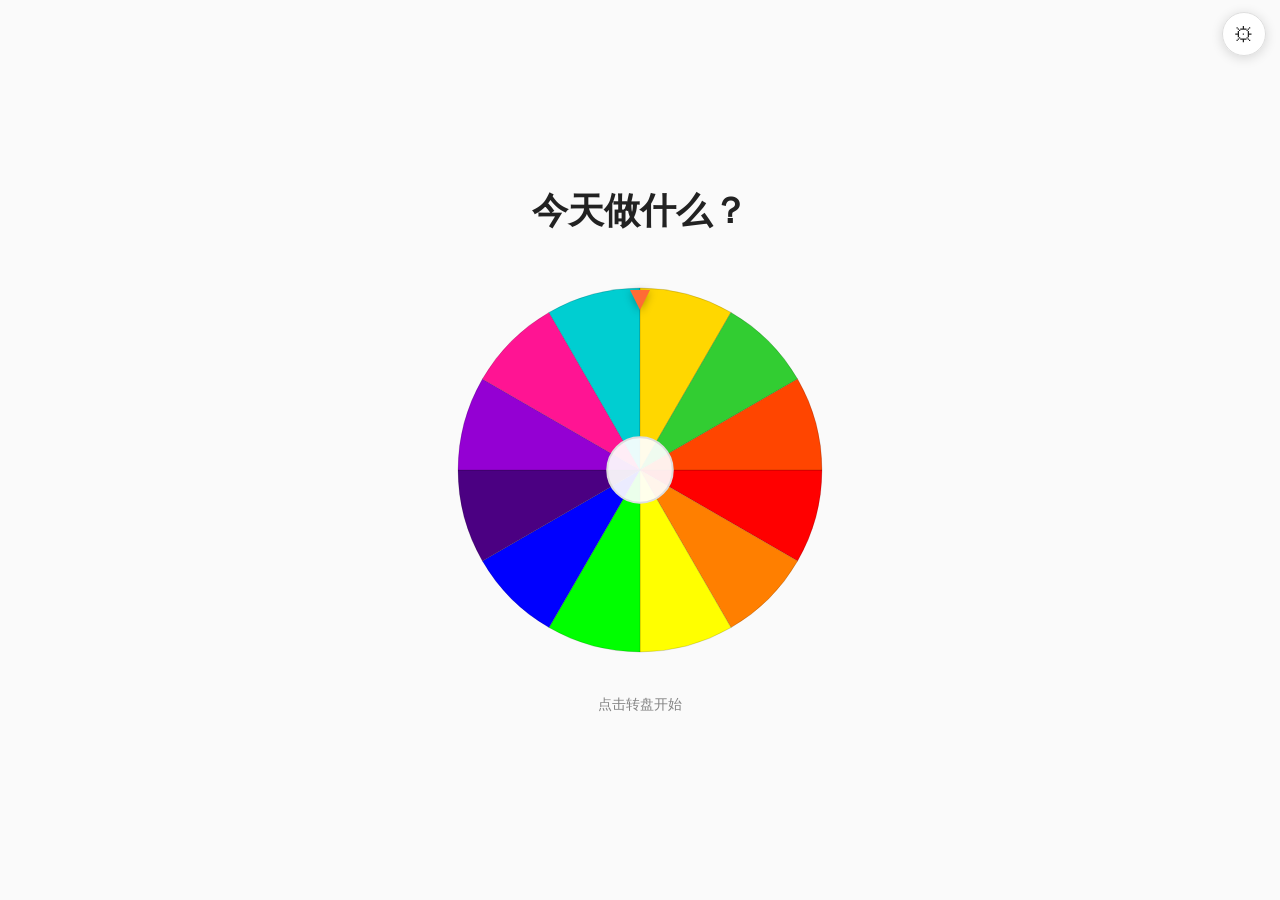
==== index.html @ edad95cf "fix: three-choice now shows the three activities actually landed" ====
<!DOCTYPE html>
<html lang="zh-CN">
<head>
<meta charset="UTF-8">
<meta name="viewport" content="width=device-width,initial-scale=1,maximum-scale=1,user-scalable=no">
<title>今天做什么?</title>
<!-- PWA -->
<link rel="manifest" href="./manifest.json">
<meta name="theme-color" content="#0a0a0c">
<meta name="apple-mobile-web-app-capable" content="yes">
<meta name="mobile-web-app-capable" content="yes">
<meta name="apple-mobile-web-app-status-bar-style" content="black-translucent">
<meta name="apple-mobile-web-app-title" content="轮盘">
<meta name="format-detection" content="telephone=no">
<link rel="apple-touch-icon" type="image/svg+xml" href="./icon.svg">
<link rel="icon" type="image/svg+xml" href="./icon.svg">
<style>
*{margin:0;padding:0;box-sizing:border-box;-webkit-tap-highlight-color:transparent}
html,body{height:100%;overflow:hidden}
body{font-family:sans-serif;user-select:none;-webkit-user-select:none;touch-action:manipulation;transition:background .5s,color .5s}
.hidden{display:none!important}

/* 主题变量会被 JS 动态设置 */
:root{
  --bg:#fff;--text:#000;--dim:rgba(0,0,0,.5);
  --panel:rgba(255,255,255,.9);--border:#ccc;
  --accent:#ff0066;--accent2:#00ffcc;
}

#stage{height:100%;display:flex;flex-direction:column;align-items:center;justify-content:center;gap:clamp(12px,3vh,24px);padding:20px;background:var(--bg);color:var(--text);transition:all .5s}
h1{font-size:clamp(22px,5vw,36px);font-weight:700;text-align:center;transition:all .4s;margin-bottom:8px}
#hint{font-size:clamp(11px,2.5vw,14px);color:var(--dim);text-align:center;min-height:18px;transition:all .4s}

#wheelWrap{position:relative;width:min(80vw,380px);aspect-ratio:1;margin:12px 0}
#wheel{width:100%;height:100%;display:block;cursor:pointer;transition:filter .3s}
#wheel:hover{filter:brightness(1.05)}

#pointer{position:absolute;top:10px;left:50%;transform:translateX(-50%);width:0;height:0;border-left:10px solid transparent;border-right:10px solid transparent;border-top:20px solid var(--accent);z-index:10;filter:drop-shadow(0 2px 4px rgba(0,0,0,.3))}

#card{
  position:absolute;inset:12%;z-index:5;
  display:flex;flex-direction:column;align-items:center;justify-content:center;
  gap:clamp(10px,2.5vh,18px);
  background:var(--panel);border:2px solid var(--border);
  box-shadow:0 10px 40px rgba(0,0,0,.25);
  padding:clamp(14px,4vw,22px);
  animation:cardIn .4s cubic-bezier(.2,1.1,.3,1);
  backdrop-filter:blur(10px);-webkit-backdrop-filter:blur(10px);
}
@keyframes cardIn{from{opacity:0;transform:scale(.85) translateY(15px)}to{opacity:1;transform:scale(1) translateY(0)}}

#cardTag{font-size:9px;letter-spacing:.3em;color:var(--dim);text-transform:uppercase}
#cardTitle{font-size:clamp(18px,4.5vw,28px);font-weight:700;text-align:center;color:var(--accent);line-height:1.3;padding:0 8px}
#cardActions{display:flex;flex-direction:column;gap:10px;width:100%;max-width:260px}

.btn{
  border:none;cursor:pointer;padding:12px 24px;
  font-size:clamp(13px,3vw,15px);font-weight:600;
  background:linear-gradient(135deg,var(--accent),var(--accent2));
  color:#fff;border-radius:6px;
  box-shadow:0 4px 12px rgba(0,0,0,.2);
  transition:all .2s;width:100%;
}
.btn:active{transform:scale(.96)}
.btn.ghost{
  background:transparent;color:var(--text);
  border:1.5px solid var(--border);
  box-shadow:0 2px 8px rgba(0,0,0,.1);
}

#flash{
  position:absolute;inset:0;z-index:4;
  display:flex;align-items:center;justify-content:center;
  background:var(--panel);border-radius:50%;
  opacity:0;pointer-events:none;transition:opacity .35s;
  backdrop-filter:blur(20px);-webkit-backdrop-filter:blur(20px);
}
#flash.show{opacity:1;animation:flashPulse .5s ease-out}
@keyframes flashPulse{0%{transform:scale(.9)}50%{transform:scale(1.03)}100%{transform:scale(1)}}
#flashText{font-size:clamp(24px,7vw,44px);font-weight:900;color:var(--accent);text-shadow:0 0 20px currentColor}

#gear{
  position:fixed;top:max(env(safe-area-inset-top),12px);right:14px;z-index:50;
  width:44px;height:44px;border-radius:50%;
  border:1.5px solid var(--border);background:var(--panel);
  color:var(--text);font-size:20px;cursor:pointer;
  display:flex;align-items:center;justify-content:center;
  transition:transform .3s,box-shadow .3s;
  box-shadow:0 2px 12px rgba(0,0,0,.15);
  backdrop-filter:blur(10px);-webkit-backdrop-filter:blur(10px);
}
#gear:hover{box-shadow:0 4px 18px rgba(0,0,0,.25)}
#gear:active{transform:rotate(90deg) scale(.92)}

#settings{
  position:fixed;inset:0;z-index:60;
  background:rgba(0,0,0,.5);backdrop-filter:blur(6px);-webkit-backdrop-filter:blur(6px);
  opacity:0;pointer-events:none;transition:opacity .35s;
  display:flex;justify-content:flex-end;
}
#settings.open{opacity:1;pointer-events:auto}
#settings .panel{
  width:min(82vw,320px);height:100%;
  background:var(--panel);border-left:1.5px solid var(--border);
  padding:max(env(safe-area-inset-top),18px) 18px 18px;
  transform:translateX(100%);transition:transform .4s cubic-bezier(.2,.8,.2,1);
  overflow-y:auto;
  backdrop-filter:blur(15px);-webkit-backdrop-filter:blur(15px);
}
#settings.open .panel{transform:none}
.panel-head{display:flex;justify-content:space-between;align-items:center;margin-bottom:20px}
.panel-head span{font-size:18px;font-weight:700;letter-spacing:.2em}
.x{border:none;background:none;color:var(--dim);font-size:22px;cursor:pointer;padding:4px;transition:color .2s}
.x:hover{color:var(--text)}
.sec{font-size:10px;letter-spacing:.25em;color:var(--dim);margin:16px 0 10px;text-transform:uppercase}
.theme-grid{display:grid;grid-template-columns:1fr 1fr;gap:12px}
.theme-item{
  border:1.5px solid var(--border);border-radius:14px;
  padding:10px;cursor:pointer;background:var(--panel);
  text-align:center;transition:all .2s;
}
.theme-item:active{transform:scale(.96)}
.theme-item .sw{height:54px;border-radius:10px;margin-bottom:8px;border:1px solid rgba(0,0,0,.1);overflow:hidden}
.theme-item .nm{font-size:11px;color:var(--text);letter-spacing:.05em;font-weight:500}
.theme-item.on{border-color:var(--accent);box-shadow:0 0 0 2px var(--accent2),0 6px 16px rgba(0,0,0,.25)}

#taskView{
  position:fixed;inset:0;z-index:40;
  display:flex;flex-direction:column;align-items:center;justify-content:center;
  gap:14px;background:var(--bg);cursor:pointer;text-align:center;padding:22px;
  color:var(--text);transition:background .5s,color .5s;
}
#taskName{
  font-size:clamp(28px,7.5vw,52px);font-weight:800;
  letter-spacing:.1em;line-height:1.2;
  transition:color .6s,transform .6s;
}
#taskView.done #taskName{color:var(--accent);transform:scale(1.04)}
#taskMeta{font-size:clamp(14px,4vw,22px);color:var(--dim);letter-spacing:.14em;font-weight:500}
#taskHint{font-size:12px;color:var(--dim);letter-spacing:.2em;margin-top:24px;animation:pulse 2s ease-in-out infinite}
@keyframes pulse{0%,100%{opacity:.4}50%{opacity:1}}
</style>
</head>
<body>

<button id="gear" aria-label="设置">⚙</button>

<div id="settings">
  <div class="panel">
    <div class="panel-head"><span>设 置</span><button id="closeSettings" class="x">✕</button></div>
    <div class="sec">主题风格</div>
    <div class="theme-grid" id="themeGrid"></div>
  </div>
</div>

<main id="stage">
  <h1 id="headline">今天做什么？</h1>
  <div id="wheelWrap">
    <div id="pointer"></div>
    <canvas id="wheel"></canvas>
    <div id="card" class="hidden">
      <div class="card-tag" id="cardTag">命运的决定</div>
      <div id="cardTitle"></div>
      <div id="cardActions"></div>
    </div>
    <div id="flash"><span id="flashText"></span></div>
  </div>
  <p id="hint">点击转盘开始</p>
</main>

<section id="taskView" class="hidden">
  <h2 id="taskName"></h2>
  <p id="taskMeta"></p>
  <p id="taskHint">点击文字完成</p>
</section>

<script>
(function(){
'use strict';

var ACTIVITIES=[
  {name:'学习HTML',bg:null},
  {name:'看硬核知识',bg:null},
  {name:'看电影动漫解说',bg:null},
  {name:'画画',bg:['听歌','听视频','安静画']},
  {name:'数字油画手工',bg:['听歌','听视频','安静做']},
  {name:'出门溜达',bg:['听歌','听书','安静走']},
  {name:'做家务',bg:['听歌','听书','听视频','安静做']},
  {name:'出门夜跑',bg:['听歌','安静跑']},
  {name:'出门购物',bg:['听歌','安静逛']},
  {name:'和ChatGPT聊项目书',bg:null},
  {name:'找AI研究OC',bg:null},
  {name:'写小说',bg:null}
];
var TIMES=['15分钟','30分钟','45分钟','1小时','1.5小时','2小时'];

var THEMES={
  pixel:{
    name:'像素复古',
    bg:'#c0c0c0',text:'#000080',dim:'rgba(0,0,128,.6)',
    panel:'rgba(192,192,192,.95)',border:'#000080',
    accent:'#000080',accent2:'#008080',
    wheel:['#000080','#008080','#800080','#808000','#800000','#008000','#0000FF','#00FFFF','#FF00FF','#FFFF00','#FF0000','#00FF00'],
    cardRadius:'2px',btnRadius:'2px',pixelated:true
  },
  rainbow:{
    name:'经典转盘',
    bg:'#fafafa',text:'#222',dim:'rgba(34,34,34,.55)',
    panel:'rgba(255,255,255,.92)',border:'#ddd',
    accent:'#ff6b35',accent2:'#f7b32b',
    wheel:['#FF0000','#FF7F00','#FFFF00','#00FF00','#0000FF','#4B0082','#9400D3','#FF1493','#00CED1','#FFD700','#32CD32','#FF4500'],
    cardRadius:'12px',btnRadius:'50px',pixelated:false
  },
  minimal:{
    name:'极简黑白',
    bg:'#fefefe',text:'#1a1a1a',dim:'rgba(26,26,26,.5)',
    panel:'rgba(255,255,255,.85)',border:'#e0e0e0',
    accent:'#2a2a2a',accent2:'#6a6a6a',
    wheel:['#000','#1a1a1a','#333','#4d4d4d','#666','#808080','#999','#b3b3b3','#ccc','#e6e6e6','#f5f5f5','#fff'],
    cardRadius:'0',btnRadius:'0',pixelated:false
  },
  neon:{
    name:'赛博霓虹',
    bg:'#0a0e27',text:'#e8e6ff',dim:'rgba(232,230,255,.55)',
    panel:'rgba(20,25,60,.85)',border:'rgba(0,255,255,.4)',
    accent:'#00ffd5',accent2:'#ff2fb3',
    wheel:['#ff2fb3','#00ffd5','#7b2fff','#ffd60a','#00b8ff','#ff5c2f','#b300ff','#00ff9f','#ff2f8f','#00d5ff','#9d4dff','#39ff14'],
    cardRadius:'8px',btnRadius:'6px',pixelated:false
  }
};
var themeKeys=Object.keys(THEMES);

var currentTheme='rainbow',stage='idle',rotation=0,spinning=false,spinRound=0,picked=null,items=ACTIVITIES,timeSpinRound=0;
/* 记录三次主转盘分别转到的活动，用于最终三选一 */
var spinResults=[];

function $(id){return document.getElementById(id);}
var headline=$('headline'),hint=$('hint'),wheelWrap=$('wheelWrap'),canvas=$('wheel'),pointer=$('pointer'),
    card=$('card'),cardTag=$('cardTag'),cardTitle=$('cardTitle'),cardActions=$('cardActions'),
    flash=$('flash'),flashText=$('flashText'),gear=$('gear'),settings=$('settings'),
    closeSettings=$('closeSettings'),themeGrid=$('themeGrid'),
    taskView=$('taskView'),taskName=$('taskName'),taskMeta=$('taskMeta'),taskHint=$('taskHint');

function setHeadline(t){headline.textContent=t;}
function setHint(t){hint.textContent=t;}
function showCard(){card.classList.remove('hidden');}
function hideCard(){card.classList.add('hidden');}
function showFlash(t){flashText.textContent=t;flash.classList.add('show');setTimeout(function(){flash.classList.remove('show');},1400);}
function shuffle(a){for(var i=a.length-1;i>0;i--){var j=Math.floor(Math.random()*(i+1)),t=a[i];a[i]=a[j];a[j]=t;}return a;}

function applyTheme(k,save){
  var t=THEMES[k];currentTheme=k;
  var r=document.documentElement;
  r.style.setProperty('--bg',t.bg);
  r.style.setProperty('--text',t.text);
  r.style.setProperty('--dim',t.dim);
  r.style.setProperty('--panel',t.panel);
  r.style.setProperty('--border',t.border);
  r.style.setProperty('--accent',t.accent);
  r.style.setProperty('--accent2',t.accent2);
  card.style.borderRadius=t.cardRadius;
  Array.from(document.querySelectorAll('.btn')).forEach(function(b){b.style.borderRadius=t.btnRadius;});
  if(t.pixelated){
    document.body.style.fontFamily='"Courier New",monospace';
    document.body.style.imageRendering='pixelated';
  }else{
    document.body.style.fontFamily='sans-serif';
    document.body.style.imageRendering='auto';
  }
  if(save){try{localStorage.setItem('wheel-theme',k);}catch(e){}}
  updateThemeGrid();
  drawWheel();
}
function buildThemeGrid(){
  themeGrid.innerHTML='';
  themeKeys.forEach(function(k){
    var t=THEMES[k],item=document.createElement('div');
    item.className='theme-item';
    item.dataset.key=k;
    var grad='';
    if(t.wheel.length>=3){
      grad='linear-gradient(135deg,'+t.wheel[0]+','+t.wheel[Math.floor(t.wheel.length/2)]+','+t.wheel[t.wheel.length-1]+')';
    }else{
      grad=t.bg;
    }
    item.innerHTML='<div class="sw" style="background:'+grad+'"></div><div class="nm">'+t.name+'</div>';
    item.addEventListener('click',function(){applyTheme(k,true);});
    themeGrid.appendChild(item);
  });
}
function updateThemeGrid(){
  themeGrid.querySelectorAll('.theme-item').forEach(function(el){
    el.classList.toggle('on',el.dataset.key===currentTheme);
  });
}

function drawWheel(){
  var w=wheelWrap.clientWidth,dpr=window.devicePixelRatio||1;
  canvas.width=w*dpr;canvas.height=w*dpr;
  var ctx=canvas.getContext('2d');
  ctx.setTransform(dpr,0,0,dpr,0,0);
  var cx=w/2,cy=w/2,R=w/2-8,n=items.length,step=Math.PI*2/n,t=THEMES[currentTheme];
  ctx.clearRect(0,0,w,w);
  for(var i=0;i<n;i++){
    var s=rotation+i*step,e=s+step;
    ctx.beginPath();ctx.moveTo(cx,cy);ctx.arc(cx,cy,R,s,e);ctx.closePath();
    ctx.fillStyle=t.wheel[i%t.wheel.length];ctx.fill();
    ctx.strokeStyle='rgba(0,0,0,.15)';ctx.lineWidth=1;ctx.stroke();
  }
  ctx.beginPath();ctx.arc(cx,cy,R*.18,0,Math.PI*2);
  ctx.fillStyle=t.panel;ctx.fill();
  ctx.strokeStyle=t.border;ctx.lineWidth=2;ctx.stroke();
}

function spinTo(targetIndex,list,onDone){
  if(spinning)return;spinning=true;
  var n=list.length,step=Math.PI*2/n,tau=Math.PI*2;
  var cur=((rotation%tau)+tau)%tau;
  var delta=(-Math.PI/2-(targetIndex+.5)*step-cur);
  delta=((delta%tau)+tau)%tau;
  var total=delta+(5+Math.random()*2)*tau;
  var start=rotation,dur=3500+Math.random()*700,t0=performance.now();
  function frame(now){
    var p=Math.min((now-t0)/dur,1),e=1-Math.pow(1-p,4);
    rotation=start+total*e;
    drawWheel();
    if(p<1)requestAnimationFrame(frame);
    else{spinning=false;onDone(targetIndex);}
  }
  requestAnimationFrame(frame);
}

function startMainSpin(){
  if(spinning)return;
  stage='mainSpin';items=ACTIVITIES;hideCard();
  setHeadline('命运转动中…');setHint('转盘转起来啦');
  var idx=Math.floor(Math.random()*ACTIVITIES.length);
  spinTo(idx,ACTIVITIES,function(i){
    spinRound++;
    var landed=ACTIVITIES[i];
    spinResults.push(landed);
    if(spinRound>=3)showThree();else showMainResult(landed);
  });
}
function showMainResult(a){
  stage='mainResult';var left=3-spinRound;
  setHeadline('转到啦！');setHint(left>0?'不满意可以再转 '+left+' 次':'就它了');
  cardTag.textContent='命运的决定';cardTitle.textContent=a.name;cardActions.innerHTML='';
  var ok=document.createElement('button');ok.className='btn';ok.textContent='就它了 ✓';
  ok.addEventListener('click',function(){startTimeSpin(a);});
  cardActions.appendChild(ok);
  if(left>0){
    var ag=document.createElement('button');ag.className='btn ghost';ag.textContent='再转一次（剩 '+left+' 次）';
    ag.addEventListener('click',startMainSpin);cardActions.appendChild(ag);
  }
  showCard();
}
function showThree(){
  stage='three';setHeadline('必须三选一');setHint('从三次转到的里面选一个');
  cardTag.textContent='三选一';cardTitle.textContent='三次转到的';cardActions.innerHTML='';
  /* 三选一 = 前三次转到的活动（每次随机，不固定） */
  shuffle(spinResults);
  spinResults.forEach(function(a){
    var b=document.createElement('button');b.className='btn ghost';b.textContent=a.name;
    b.addEventListener('click',function(){startTimeSpin(a);});cardActions.appendChild(b);
  });
  showCard();
}
function startTimeSpin(a){
  picked={activity:a,time:null,bg:null};stage='timeSpin';items=TIMES;timeSpinRound=0;hideCard();
  setHeadline('做多久？');setHint('时间交给命运');
  var idx=Math.floor(Math.random()*TIMES.length);
  spinTo(idx,TIMES,function(i){
    timeSpinRound++;
    showTimeResult(i);
  });
}
function showTimeResult(i){
  var left=3-timeSpinRound;
  if(timeSpinRound>=3){
    picked.time=TIMES[i];
    showFlash(TIMES[i]);
    setTimeout(function(){
      if(picked.activity.bg&&picked.activity.bg.length)startBgSpin();else goTask();
    },1500);
  }else{
    setHeadline('时间: '+TIMES[i]);
    setHint(left>0?'不满意可以再转 '+left+' 次':'就这个了');
    cardTag.textContent='时间决定';cardTitle.textContent=TIMES[i];cardActions.innerHTML='';
    var ok=document.createElement('button');ok.className='btn';ok.textContent='就这个 ✓';
    ok.addEventListener('click',function(){
      picked.time=TIMES[i];
      showFlash(TIMES[i]);
      setTimeout(function(){
        if(picked.activity.bg&&picked.activity.bg.length)startBgSpin();else goTask();
      },1500);
    });
    cardActions.appendChild(ok);
    if(left>0){
      var ag=document.createElement('button');ag.className='btn ghost';ag.textContent='再转一次（剩 '+left+' 次）';
      ag.addEventListener('click',function(){
        hideCard();
        setHeadline('做多久？');setHint('时间交给命运');
        var idx=Math.floor(Math.random()*TIMES.length);
        spinTo(idx,TIMES,function(j){
          timeSpinRound++;
          showTimeResult(j);
        });
      });
      cardActions.appendChild(ag);
    }
    showCard();
  }
}
function startBgSpin(){
  stage='bgSpin';hideCard();
  var opts=picked.activity.bg;items=opts;
  setHeadline('配点什么？');setHint('背景声音交给命运');
  var idx=Math.floor(Math.random()*opts.length);
  spinTo(idx,opts,function(i){
    picked.bg=opts[i];showFlash(opts[i]);setTimeout(goTask,1500);
  });
}
function goTask(){
  stage='task';taskName.textContent=picked.activity.name;
  var parts=[picked.time];if(picked.bg)parts.push(picked.bg);
  taskMeta.textContent=parts.join(' · ');
  taskHint.textContent='点击文字完成';
  taskView.classList.remove('hidden');taskView.classList.remove('done');
  setHeadline('去完成吧');setHint('做完记得回来点一下');
}
function completeTask(){
  if(stage!=='task')return;stage='done';taskView.classList.add('done');
  taskHint.textContent='完成！';
  setTimeout(resetAll,1800);
}
function resetAll(){
  stage='idle';spinRound=0;timeSpinRound=0;picked=null;items=ACTIVITIES;
  spinResults=[];
  taskView.classList.add('hidden');hideCard();
  setHeadline('今天做什么？');setHint('点击转盘开始');drawWheel();
}

canvas.addEventListener('click',function(){if(stage==='idle')startMainSpin();});
gear.addEventListener('click',function(){settings.classList.add('open');});
function closeSetting(){settings.classList.remove('open');}
closeSettings.addEventListener('click',closeSetting);
settings.addEventListener('click',function(e){if(e.target===settings)closeSetting();});
taskName.addEventListener('click',completeTask);
window.addEventListener('resize',function(){if(!spinning)drawWheel();});

try{currentTheme=localStorage.getItem('wheel-theme')||'rainbow';if(!THEMES[currentTheme])currentTheme='rainbow';}catch(e){}
buildThemeGrid();applyTheme(currentTheme,false);

/* PWA: register service worker with relative scope */
if('serviceWorker' in navigator){
  window.addEventListener('load',function(){
    navigator.serviceWorker.register('./sw.js',{scope:'./'}).catch(function(){});
  });
}
})();
</script>
</body>
</html>
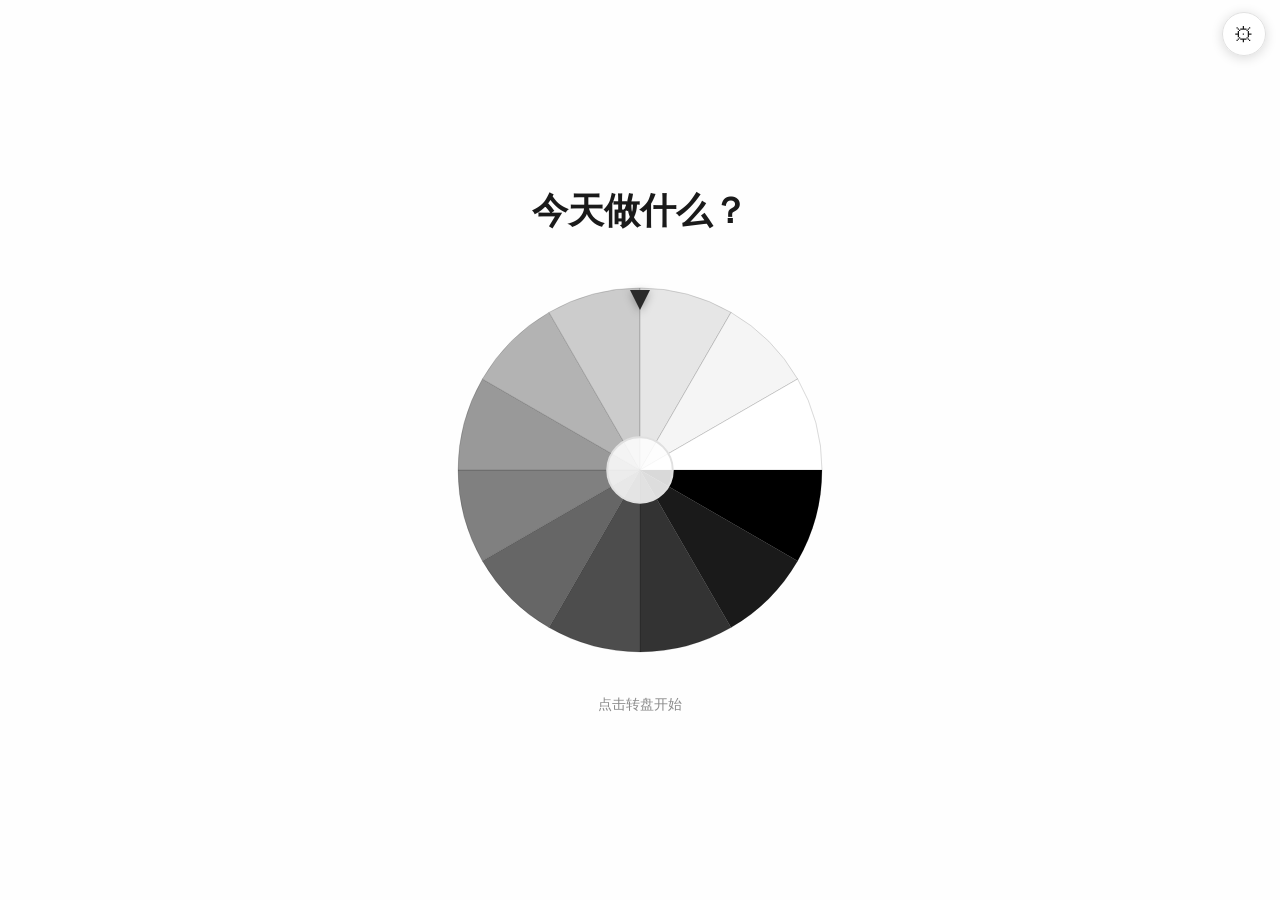
==== commit f7ea8216: "fix: time 3-choice + dynamic theme loading from separate files" ====
--- a/index.html
+++ b/index.html
@@ -178,6 +178,7 @@
 (function(){
 'use strict';
 
+/* ===== 活动与时间数据 ===== */
 var ACTIVITIES=[
   {name:'学习HTML',bg:null},
   {name:'看硬核知识',bg:null},
@@ -194,45 +195,29 @@
 ];
 var TIMES=['15分钟','30分钟','45分钟','1小时','1.5小时','2小时'];
 
-var THEMES={
-  pixel:{
-    name:'像素复古',
-    bg:'#c0c0c0',text:'#000080',dim:'rgba(0,0,128,.6)',
-    panel:'rgba(192,192,192,.95)',border:'#000080',
-    accent:'#000080',accent2:'#008080',
-    wheel:['#000080','#008080','#800080','#808000','#800000','#008000','#0000FF','#00FFFF','#FF00FF','#FFFF00','#FF0000','#00FF00'],
-    cardRadius:'2px',btnRadius:'2px',pixelated:true
-  },
-  rainbow:{
-    name:'经典转盘',
-    bg:'#fafafa',text:'#222',dim:'rgba(34,34,34,.55)',
-    panel:'rgba(255,255,255,.92)',border:'#ddd',
-    accent:'#ff6b35',accent2:'#f7b32b',
-    wheel:['#FF0000','#FF7F00','#FFFF00','#00FF00','#0000FF','#4B0082','#9400D3','#FF1493','#00CED1','#FFD700','#32CD32','#FF4500'],
-    cardRadius:'12px',btnRadius:'50px',pixelated:false
-  },
-  minimal:{
-    name:'极简黑白',
-    bg:'#fefefe',text:'#1a1a1a',dim:'rgba(26,26,26,.5)',
-    panel:'rgba(255,255,255,.85)',border:'#e0e0e0',
-    accent:'#2a2a2a',accent2:'#6a6a6a',
-    wheel:['#000','#1a1a1a','#333','#4d4d4d','#666','#808080','#999','#b3b3b3','#ccc','#e6e6e6','#f5f5f5','#fff'],
-    cardRadius:'0',btnRadius:'0',pixelated:false
-  },
-  neon:{
-    name:'赛博霓虹',
-    bg:'#0a0e27',text:'#e8e6ff',dim:'rgba(232,230,255,.55)',
-    panel:'rgba(20,25,60,.85)',border:'rgba(0,255,255,.4)',
-    accent:'#00ffd5',accent2:'#ff2fb3',
-    wheel:['#ff2fb3','#00ffd5','#7b2fff','#ffd60a','#00b8ff','#ff5c2f','#b300ff','#00ff9f','#ff2f8f','#00d5ff','#9d4dff','#39ff14'],
-    cardRadius:'8px',btnRadius:'6px',pixelated:false
-  }
+/* ===== 主题系统：外部文件动态加载 =====
+   主题文件放在 themes/ 目录，每个文件一个主题，
+   在 window.__THEMES__ 上注册自己。
+   新增主题：新建 themes/theme-xxx.js + themes.json 加一行即可，
+   无需改动本文件。 */
+window.__THEMES__ = window.__THEMES__ || {};
+/* 兜底主题：即使 themes.json 加载失败，至少极简黑白可用 */
+window.__THEMES__.minimal = {
+  name:'极简黑白',
+  bg:'#fefefe',text:'#1a1a1a',dim:'rgba(26,26,26,.5)',
+  panel:'rgba(255,255,255,.85)',border:'#e0e0e0',
+  accent:'#2a2a2a',accent2:'#6a6a6a',
+  wheel:['#000','#1a1a1a','#333','#4d4d4d','#666','#808080','#999','#b3b3b3','#ccc','#e6e6e6','#f5f5f5','#fff'],
+  cardRadius:'0',btnRadius:'0',pixelated:false,
+  fontFamily:'sans-serif'
 };
-var themeKeys=Object.keys(THEMES);
-
-var currentTheme='rainbow',stage='idle',rotation=0,spinning=false,spinRound=0,picked=null,items=ACTIVITIES,timeSpinRound=0;
-/* 记录三次主转盘分别转到的活动，用于最终三选一 */
-var spinResults=[];
+var THEMES=window.__THEMES__;
+var themeKeys=[];
+
+/* ===== 状态 ===== */
+var currentTheme='minimal',stage='idle',rotation=0,spinning=false,spinRound=0,picked=null,items=ACTIVITIES,timeSpinRound=0;
+var spinResults=[];   /* 三次主转盘结果，用于三选一 */
+var timeResults=[];   /* 三次时间转盘结果，用于三选一 */
 
 function $(id){return document.getElementById(id);}
 var headline=$('headline'),hint=$('hint'),wheelWrap=$('wheelWrap'),canvas=$('wheel'),pointer=$('pointer'),
@@ -248,8 +233,10 @@
 function showFlash(t){flashText.textContent=t;flash.classList.add('show');setTimeout(function(){flash.classList.remove('show');},1400);}
 function shuffle(a){for(var i=a.length-1;i>0;i--){var j=Math.floor(Math.random()*(i+1)),t=a[i];a[i]=a[j];a[j]=t;}return a;}
 
+/* ===== 主题应用 ===== */
 function applyTheme(k,save){
-  var t=THEMES[k];currentTheme=k;
+  var t=THEMES[k];if(!t)return;
+  currentTheme=k;
   var r=document.documentElement;
   r.style.setProperty('--bg',t.bg);
   r.style.setProperty('--text',t.text);
@@ -260,13 +247,9 @@
   r.style.setProperty('--accent2',t.accent2);
   card.style.borderRadius=t.cardRadius;
   Array.from(document.querySelectorAll('.btn')).forEach(function(b){b.style.borderRadius=t.btnRadius;});
-  if(t.pixelated){
-    document.body.style.fontFamily='"Courier New",monospace';
-    document.body.style.imageRendering='pixelated';
-  }else{
-    document.body.style.fontFamily='sans-serif';
-    document.body.style.imageRendering='auto';
-  }
+  document.body.style.fontFamily=t.fontFamily||'sans-serif';
+  if(t.pixelated){document.body.style.imageRendering='pixelated';}
+  else{document.body.style.imageRendering='auto';}
   if(save){try{localStorage.setItem('wheel-theme',k);}catch(e){}}
   updateThemeGrid();
   drawWheel();
@@ -278,7 +261,7 @@
     item.className='theme-item';
     item.dataset.key=k;
     var grad='';
-    if(t.wheel.length>=3){
+    if(t.wheel&&t.wheel.length>=3){
       grad='linear-gradient(135deg,'+t.wheel[0]+','+t.wheel[Math.floor(t.wheel.length/2)]+','+t.wheel[t.wheel.length-1]+')';
     }else{
       grad=t.bg;
@@ -287,6 +270,7 @@
     item.addEventListener('click',function(){applyTheme(k,true);});
     themeGrid.appendChild(item);
   });
+  updateThemeGrid();
 }
 function updateThemeGrid(){
   themeGrid.querySelectorAll('.theme-item').forEach(function(el){
@@ -294,6 +278,36 @@
   });
 }
 
+/* ===== 动态加载主题文件 ===== */
+function loadThemes(){
+  return fetch('./themes.json')
+    .then(function(res){if(!res.ok)throw 0;return res.json();})
+    .then(function(data){
+      var chain=Promise.resolve();
+      (data.files||[]).forEach(function(f){
+        chain=chain.then(function(){
+          return new Promise(function(res){
+            var s=document.createElement('script');
+            s.src='./'+f;
+            s.onload=res;
+            s.onerror=res;
+            document.head.appendChild(s);
+          });
+        });
+      });
+      return chain;
+    })
+    .catch(function(){})
+    .then(function(){
+      themeKeys=Object.keys(THEMES);
+      buildThemeGrid();
+      try{currentTheme=localStorage.getItem('wheel-theme')||'minimal';}catch(e){}
+      if(!THEMES[currentTheme])currentTheme='minimal';
+      applyTheme(currentTheme,false);
+    });
+}
+
+/* ===== 转盘绘制 ===== */
 function drawWheel(){
   var w=wheelWrap.clientWidth,dpr=window.devicePixelRatio||1;
   canvas.width=w*dpr;canvas.height=w*dpr;
@@ -330,6 +344,7 @@
   requestAnimationFrame(frame);
 }
 
+/* ===== 主转盘流程 ===== */
 function startMainSpin(){
   if(spinning)return;
   stage='mainSpin';items=ACTIVITIES;hideCard();
@@ -358,7 +373,6 @@
 function showThree(){
   stage='three';setHeadline('必须三选一');setHint('从三次转到的里面选一个');
   cardTag.textContent='三选一';cardTitle.textContent='三次转到的';cardActions.innerHTML='';
-  /* 三选一 = 前三次转到的活动（每次随机，不固定） */
   shuffle(spinResults);
   spinResults.forEach(function(a){
     var b=document.createElement('button');b.className='btn ghost';b.textContent=a.name;
@@ -366,52 +380,69 @@
   });
   showCard();
 }
+
+/* ===== 时间转盘流程（与主转盘一致：2次重转，第3次三选一） ===== */
 function startTimeSpin(a){
-  picked={activity:a,time:null,bg:null};stage='timeSpin';items=TIMES;timeSpinRound=0;hideCard();
+  picked={activity:a,time:null,bg:null};
+  stage='timeSpin';items=TIMES;timeSpinRound=0;timeResults=[];hideCard();
   setHeadline('做多久？');setHint('时间交给命运');
   var idx=Math.floor(Math.random()*TIMES.length);
   spinTo(idx,TIMES,function(i){
     timeSpinRound++;
-    showTimeResult(i);
-  });
-}
-function showTimeResult(i){
+    timeResults.push(TIMES[i]);
+    showTimeResult();
+  });
+}
+function showTimeResult(){
   var left=3-timeSpinRound;
-  if(timeSpinRound>=3){
-    picked.time=TIMES[i];
-    showFlash(TIMES[i]);
+  if(timeSpinRound>=3){showTimeThree();return;}
+  var cur=timeResults[timeResults.length-1];
+  setHeadline('时间: '+cur);
+  setHint(left>0?'不满意可以再转 '+left+' 次':'就这个了');
+  cardTag.textContent='时间决定';cardTitle.textContent=cur;cardActions.innerHTML='';
+  var ok=document.createElement('button');ok.className='btn';ok.textContent='就这个 ✓';
+  ok.addEventListener('click',function(){
+    picked.time=cur;
+    hideCard();showFlash(cur);
     setTimeout(function(){
       if(picked.activity.bg&&picked.activity.bg.length)startBgSpin();else goTask();
     },1500);
-  }else{
-    setHeadline('时间: '+TIMES[i]);
-    setHint(left>0?'不满意可以再转 '+left+' 次':'就这个了');
-    cardTag.textContent='时间决定';cardTitle.textContent=TIMES[i];cardActions.innerHTML='';
-    var ok=document.createElement('button');ok.className='btn';ok.textContent='就这个 ✓';
-    ok.addEventListener('click',function(){
-      picked.time=TIMES[i];
-      showFlash(TIMES[i]);
+  });
+  cardActions.appendChild(ok);
+  if(left>0){
+    var ag=document.createElement('button');ag.className='btn ghost';ag.textContent='再转一次（剩 '+left+' 次）';
+    ag.addEventListener('click',function(){
+      hideCard();setHeadline('做多久？');setHint('时间交给命运');
+      var idx=Math.floor(Math.random()*TIMES.length);
+      spinTo(idx,TIMES,function(j){
+        timeSpinRound++;
+        timeResults.push(TIMES[j]);
+        showTimeResult();
+      });
+    });
+    cardActions.appendChild(ag);
+  }
+  showCard();
+}
+function showTimeThree(){
+  stage='threeTime';setHeadline('时间三选一');setHint('从三次转到的里面选一个');
+  cardTag.textContent='时间决定';cardTitle.textContent='三次转到的';cardActions.innerHTML='';
+  shuffle(timeResults);
+  timeResults.forEach(function(t){
+    var b=document.createElement('button');b.className='btn ghost';b.textContent=t;
+    b.addEventListener('click',function(){
+      picked.time=t;
+      hideCard();showFlash(t);
       setTimeout(function(){
         if(picked.activity.bg&&picked.activity.bg.length)startBgSpin();else goTask();
       },1500);
     });
-    cardActions.appendChild(ok);
-    if(left>0){
-      var ag=document.createElement('button');ag.className='btn ghost';ag.textContent='再转一次（剩 '+left+' 次）';
-      ag.addEventListener('click',function(){
-        hideCard();
-        setHeadline('做多久？');setHint('时间交给命运');
-        var idx=Math.floor(Math.random()*TIMES.length);
-        spinTo(idx,TIMES,function(j){
-          timeSpinRound++;
-          showTimeResult(j);
-        });
-      });
-      cardActions.appendChild(ag);
-    }
-    showCard();
-  }
-}
+    cardActions.appendChild(b);
+  });
+  showCard();
+}
+
+/* ===== 背景转盘 ===== */
 function startBgSpin(){
   stage='bgSpin';hideCard();
   var opts=picked.activity.bg;items=opts;
@@ -421,6 +452,8 @@
     picked.bg=opts[i];showFlash(opts[i]);setTimeout(goTask,1500);
   });
 }
+
+/* ===== 任务页 ===== */
 function goTask(){
   stage='task';taskName.textContent=picked.activity.name;
   var parts=[picked.time];if(picked.bg)parts.push(picked.bg);
@@ -436,11 +469,12 @@
 }
 function resetAll(){
   stage='idle';spinRound=0;timeSpinRound=0;picked=null;items=ACTIVITIES;
-  spinResults=[];
+  spinResults=[];timeResults=[];
   taskView.classList.add('hidden');hideCard();
   setHeadline('今天做什么？');setHint('点击转盘开始');drawWheel();
 }
 
+/* ===== 事件 ===== */
 canvas.addEventListener('click',function(){if(stage==='idle')startMainSpin();});
 gear.addEventListener('click',function(){settings.classList.add('open');});
 function closeSetting(){settings.classList.remove('open');}
@@ -449,15 +483,15 @@
 taskName.addEventListener('click',completeTask);
 window.addEventListener('resize',function(){if(!spinning)drawWheel();});
 
-try{currentTheme=localStorage.getItem('wheel-theme')||'rainbow';if(!THEMES[currentTheme])currentTheme='rainbow';}catch(e){}
-buildThemeGrid();applyTheme(currentTheme,false);
-
 /* PWA: register service worker with relative scope */
 if('serviceWorker' in navigator){
   window.addEventListener('load',function(){
     navigator.serviceWorker.register('./sw.js',{scope:'./'}).catch(function(){});
   });
 }
+
+/* ===== 启动：先加载主题，再初始化 ===== */
+loadThemes();
 })();
 </script>
 </body>
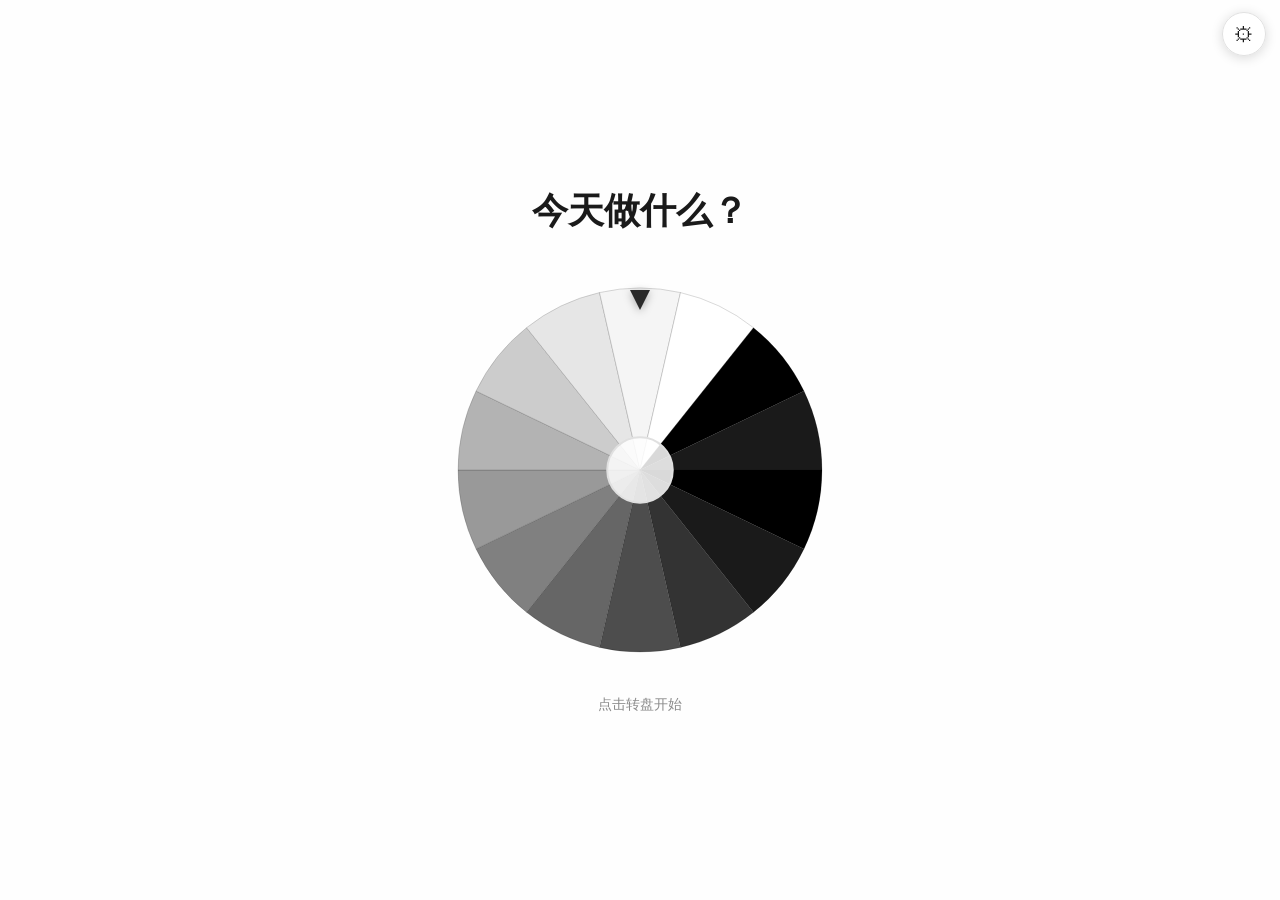
==== commit 812c0fb7: "更新活动列表，移除背景音逻辑和多余主题" ====
--- a/index.html
+++ b/index.html
@@ -180,18 +180,20 @@
 
 /* ===== 活动与时间数据 ===== */
 var ACTIVITIES=[
-  {name:'学习HTML',bg:null},
-  {name:'看硬核知识',bg:null},
-  {name:'看电影动漫解说',bg:null},
-  {name:'画画',bg:['听歌','听视频','安静画']},
-  {name:'数字油画手工',bg:['听歌','听视频','安静做']},
-  {name:'出门溜达',bg:['听歌','听书','安静走']},
-  {name:'做家务',bg:['听歌','听书','听视频','安静做']},
-  {name:'出门夜跑',bg:['听歌','安静跑']},
-  {name:'出门购物',bg:['听歌','安静逛']},
-  {name:'和ChatGPT聊项目书',bg:null},
-  {name:'找AI研究OC',bg:null},
-  {name:'写小说',bg:null}
+  {name:'去图书馆',bg:null},
+  {name:'html课程',bg:null},
+  {name:'背单词',bg:null},
+  {name:'四级英语',bg:null},
+  {name:'看初级课程',bg:null},
+  {name:'学习计算机一级',bg:null},
+  {name:'画画',bg:null},
+  {name:'写小说',bg:null},
+  {name:'打扫卫生',bg:null},
+  {name:'整理/洗衣服',bg:null},
+  {name:'研究OC',bg:null},
+  {name:'找ChatGPT规划未来',bg:null},
+  {name:'项目书',bg:null},
+  {name:'专业课相关',bg:null}
 ];
 var TIMES=['15分钟','30分钟','45分钟','1小时','1.5小时','2小时'];
 
@@ -383,7 +385,7 @@
 
 /* ===== 时间转盘流程（与主转盘一致：2次重转，第3次三选一） ===== */
 function startTimeSpin(a){
-  picked={activity:a,time:null,bg:null};
+  picked={activity:a,time:null};
   stage='timeSpin';items=TIMES;timeSpinRound=0;timeResults=[];hideCard();
   setHeadline('做多久？');setHint('时间交给命运');
   var idx=Math.floor(Math.random()*TIMES.length);
@@ -404,9 +406,7 @@
   ok.addEventListener('click',function(){
     picked.time=cur;
     hideCard();showFlash(cur);
-    setTimeout(function(){
-      if(picked.activity.bg&&picked.activity.bg.length)startBgSpin();else goTask();
-    },1500);
+    setTimeout(goTask,1500);
   });
   cardActions.appendChild(ok);
   if(left>0){
@@ -433,31 +433,17 @@
     b.addEventListener('click',function(){
       picked.time=t;
       hideCard();showFlash(t);
-      setTimeout(function(){
-        if(picked.activity.bg&&picked.activity.bg.length)startBgSpin();else goTask();
-      },1500);
+      setTimeout(goTask,1500);
     });
     cardActions.appendChild(b);
   });
   showCard();
-}
-
-/* ===== 背景转盘 ===== */
-function startBgSpin(){
-  stage='bgSpin';hideCard();
-  var opts=picked.activity.bg;items=opts;
-  setHeadline('配点什么？');setHint('背景声音交给命运');
-  var idx=Math.floor(Math.random()*opts.length);
-  spinTo(idx,opts,function(i){
-    picked.bg=opts[i];showFlash(opts[i]);setTimeout(goTask,1500);
-  });
 }
 
 /* ===== 任务页 ===== */
 function goTask(){
   stage='task';taskName.textContent=picked.activity.name;
-  var parts=[picked.time];if(picked.bg)parts.push(picked.bg);
-  taskMeta.textContent=parts.join(' · ');
+  taskMeta.textContent=picked.time;
   taskHint.textContent='点击文字完成';
   taskView.classList.remove('hidden');taskView.classList.remove('done');
   setHeadline('去完成吧');setHint('做完记得回来点一下');
@@ -495,4 +481,4 @@
 })();
 </script>
 </body>
-</html>
+</html>
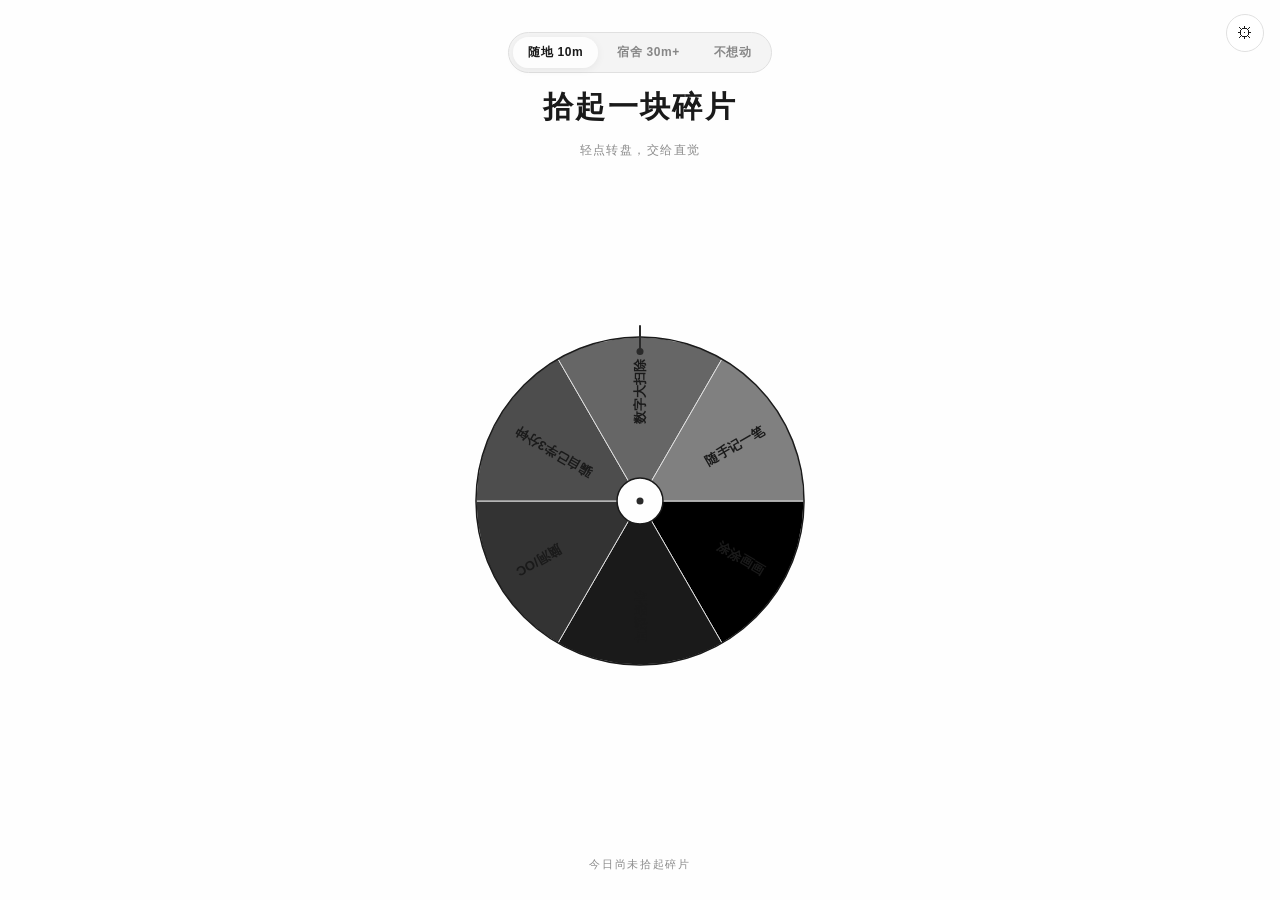
==== commit 38ce58f5: "更新 index.html" ====
--- a/index.html
+++ b/index.html
@@ -4,141 +4,167 @@
 <meta charset="UTF-8">
 <meta name="viewport" content="width=device-width,initial-scale=1,maximum-scale=1,user-scalable=no">
 <title>今天做什么?</title>
-<!-- PWA -->
 <link rel="manifest" href="./manifest.json">
-<meta name="theme-color" content="#0a0a0c">
+<meta name="theme-color" content="#F7F6F2">
 <meta name="apple-mobile-web-app-capable" content="yes">
 <meta name="mobile-web-app-capable" content="yes">
-<meta name="apple-mobile-web-app-status-bar-style" content="black-translucent">
-<meta name="apple-mobile-web-app-title" content="轮盘">
+<meta name="apple-mobile-web-app-status-bar-style" content="default">
+<meta name="apple-mobile-web-app-title" content="拾碎">
 <meta name="format-detection" content="telephone=no">
-<link rel="apple-touch-icon" type="image/svg+xml" href="./icon.svg">
+<link rel="apple-touch-icon" href="./icon.svg">
 <link rel="icon" type="image/svg+xml" href="./icon.svg">
 <style>
 *{margin:0;padding:0;box-sizing:border-box;-webkit-tap-highlight-color:transparent}
 html,body{height:100%;overflow:hidden}
-body{font-family:sans-serif;user-select:none;-webkit-user-select:none;touch-action:manipulation;transition:background .5s,color .5s}
+body{
+  font-family:-apple-system,BlinkMacSystemFont,"PingFang SC","Hiragino Sans GB","Microsoft YaHei",sans-serif;
+  user-select:none;-webkit-user-select:none;touch-action:manipulation;
+  background:var(--bg);color:var(--text);transition:background .4s,color .4s;
+}
 .hidden{display:none!important}
 
-/* 主题变量会被 JS 动态设置 */
 :root{
-  --bg:#fff;--text:#000;--dim:rgba(0,0,0,.5);
-  --panel:rgba(255,255,255,.9);--border:#ccc;
-  --accent:#ff0066;--accent2:#00ffcc;
-}
-
-#stage{height:100%;display:flex;flex-direction:column;align-items:center;justify-content:center;gap:clamp(12px,3vh,24px);padding:20px;background:var(--bg);color:var(--text);transition:all .5s}
-h1{font-size:clamp(22px,5vw,36px);font-weight:700;text-align:center;transition:all .4s;margin-bottom:8px}
-#hint{font-size:clamp(11px,2.5vw,14px);color:var(--dim);text-align:center;min-height:18px;transition:all .4s}
-
-#wheelWrap{position:relative;width:min(80vw,380px);aspect-ratio:1;margin:12px 0}
-#wheel{width:100%;height:100%;display:block;cursor:pointer;transition:filter .3s}
-#wheel:hover{filter:brightness(1.05)}
-
-#pointer{position:absolute;top:10px;left:50%;transform:translateX(-50%);width:0;height:0;border-left:10px solid transparent;border-right:10px solid transparent;border-top:20px solid var(--accent);z-index:10;filter:drop-shadow(0 2px 4px rgba(0,0,0,.3))}
-
+  --bg:#F7F6F2;
+  --text:#1C1C1A;
+  --dim:rgba(28,28,26,.45);
+  --panel:rgba(252,251,248,.92);
+  --border:rgba(28,28,26,.12);
+  --accent:#D94E3B;
+  --accent2:#2B2B28;
+}
+
+#stage{
+  height:100%;display:flex;flex-direction:column;align-items:center;justify-content:space-between;
+  padding:max(env(safe-area-inset-top),24px) 20px max(env(safe-area-inset-bottom),24px);
+}
+
+/* 顶部场景切换栏 */
+.top-bar{display:flex;flex-direction:column;align-items:center;gap:14px;width:100%;margin-top:8px}
+#modes{
+  display: inline-flex;background:rgba(0,0,0,.04);padding:4px;border-radius:99px;
+  border:1px solid var(--border);gap:4px;
+}
+.mode-btn{
+  border:none;background:transparent;color:var(--dim);
+  padding:7px 15px;border-radius:99px;font-size:12px;font-weight:600;
+  letter-spacing:.05em;cursor:pointer;transition:all .25s;
+}
+.mode-btn.active{
+  background:var(--panel);color:var(--text);
+  box-shadow:0 2px 8px rgba(0,0,0,.06);
+}
+
+h1{
+  font-family:"Songti SC","Noto Serif SC","STSong",serif;
+  font-size:clamp(22px,5.5vw,30px);font-weight:700;letter-spacing:.08em;
+  text-align:center;transition:all .3s;
+}
+#hint{font-size:12px;color:var(--dim);letter-spacing:.12em;text-align:center;min-height:18px}
+
+/* 转盘区域 */
+#wheelWrap{position:relative;width:min(78vw,340px);aspect-ratio:1;margin:auto 0}
+#wheel{width:100%;height:100%;display:block;cursor:pointer;transition:transform .2s}
+#wheel:active{transform:scale(.985)}
+
+#pointer{
+  position:absolute;top:-6px;left:50%;transform:translateX(-50%);
+  width:2px;height:26px;background:var(--accent);z-index:10;
+  border-radius:2px;
+}
+#pointer::after{
+  content:'';position:absolute;bottom:-4px;left:50%;transform:translateX(-50%);
+  width:7px;height:7px;border-radius:50%;background:var(--accent);
+}
+
+/* 抽卡弹窗 */
 #card{
-  position:absolute;inset:12%;z-index:5;
+  position:absolute;inset:6%;z-index:15;
   display:flex;flex-direction:column;align-items:center;justify-content:center;
-  gap:clamp(10px,2.5vh,18px);
-  background:var(--panel);border:2px solid var(--border);
-  box-shadow:0 10px 40px rgba(0,0,0,.25);
-  padding:clamp(14px,4vw,22px);
-  animation:cardIn .4s cubic-bezier(.2,1.1,.3,1);
-  backdrop-filter:blur(10px);-webkit-backdrop-filter:blur(10px);
-}
-@keyframes cardIn{from{opacity:0;transform:scale(.85) translateY(15px)}to{opacity:1;transform:scale(1) translateY(0)}}
-
-#cardTag{font-size:9px;letter-spacing:.3em;color:var(--dim);text-transform:uppercase}
-#cardTitle{font-size:clamp(18px,4.5vw,28px);font-weight:700;text-align:center;color:var(--accent);line-height:1.3;padding:0 8px}
-#cardActions{display:flex;flex-direction:column;gap:10px;width:100%;max-width:260px}
+  gap:12px;background:var(--panel);border:1px solid var(--border);
+  border-radius:20px;box-shadow:0 16px 40px rgba(0,0,0,.08);
+  padding:22px 18px;animation:cardIn .35s cubic-bezier(.2,1,.3,1);
+  backdrop-filter:blur(16px);-webkit-backdrop-filter:blur(16px);
+}
+@keyframes cardIn{from{opacity:0;transform:scale(.92) translateY(10px)}to{opacity:1;transform:scale(1) translateY(0)}}
+
+#cardTag{font-size:10px;letter-spacing:.2em;color:var(--dim);padding:3px 10px;border:1px solid var(--border);border-radius:99px}
+#cardTitle{
+  font-family:"Songti SC","Noto Serif SC",serif;
+  font-size:clamp(16px,4.2vw,20px);font-weight:700;text-align:center;
+  color:var(--text);line-height:1.5;padding:4px 6px;
+}
+#cardActions{display:flex;flex-direction:column;gap:8px;width:100%;max-width:220px;margin-top:4px}
 
 .btn{
-  border:none;cursor:pointer;padding:12px 24px;
-  font-size:clamp(13px,3vw,15px);font-weight:600;
-  background:linear-gradient(135deg,var(--accent),var(--accent2));
-  color:#fff;border-radius:6px;
-  box-shadow:0 4px 12px rgba(0,0,0,.2);
+  border:none;cursor:pointer;padding:11px 18px;
+  font-size:13px;font-weight:600;letter-spacing:.06em;
+  background:var(--text);color:var(--bg);border-radius:10px;
   transition:all .2s;width:100%;
 }
-.btn:active{transform:scale(.96)}
+.btn:active{transform:scale(.97)}
+.btn.accent{background:var(--accent);color:#fff}
 .btn.ghost{
   background:transparent;color:var(--text);
-  border:1.5px solid var(--border);
-  box-shadow:0 2px 8px rgba(0,0,0,.1);
-}
-
-#flash{
-  position:absolute;inset:0;z-index:4;
+  border:1px solid var(--border);font-weight:500;
+}
+
+/* 底部碎片收集器 */
+#footer{display:flex;flex-direction:column;align-items:center;gap:6px;margin-bottom:4px}
+#dots{display:flex;gap:6px;min-height:10px;align-items:center}
+.dot{width:7px;height:7px;border-radius:50%;background:var(--accent);animation:pop .3s ease-out}
+@keyframes pop{from{transform:scale(0)}to{transform:scale(1)}}
+#fragText{font-size:11px;color:var(--dim);letter-spacing:.15em}
+
+/* 右上角设置 */
+#gear{
+  position:fixed;top:max(env(safe-area-inset-top),14px);right:16px;z-index:50;
+  width:38px;height:38px;border-radius:50%;
+  border:1px solid var(--border);background:var(--panel);
+  color:var(--text);font-size:16px;cursor:pointer;
   display:flex;align-items:center;justify-content:center;
-  background:var(--panel);border-radius:50%;
-  opacity:0;pointer-events:none;transition:opacity .35s;
-  backdrop-filter:blur(20px);-webkit-backdrop-filter:blur(20px);
-}
-#flash.show{opacity:1;animation:flashPulse .5s ease-out}
-@keyframes flashPulse{0%{transform:scale(.9)}50%{transform:scale(1.03)}100%{transform:scale(1)}}
-#flashText{font-size:clamp(24px,7vw,44px);font-weight:900;color:var(--accent);text-shadow:0 0 20px currentColor}
-
-#gear{
-  position:fixed;top:max(env(safe-area-inset-top),12px);right:14px;z-index:50;
-  width:44px;height:44px;border-radius:50%;
-  border:1.5px solid var(--border);background:var(--panel);
-  color:var(--text);font-size:20px;cursor:pointer;
-  display:flex;align-items:center;justify-content:center;
-  transition:transform .3s,box-shadow .3s;
-  box-shadow:0 2px 12px rgba(0,0,0,.15);
-  backdrop-filter:blur(10px);-webkit-backdrop-filter:blur(10px);
-}
-#gear:hover{box-shadow:0 4px 18px rgba(0,0,0,.25)}
-#gear:active{transform:rotate(90deg) scale(.92)}
-
+}
 #settings{
-  position:fixed;inset:0;z-index:60;
-  background:rgba(0,0,0,.5);backdrop-filter:blur(6px);-webkit-backdrop-filter:blur(6px);
-  opacity:0;pointer-events:none;transition:opacity .35s;
-  display:flex;justify-content:flex-end;
+  position:fixed;inset:0;z-index:60;background:rgba(0,0,0,.35);
+  backdrop-filter:blur(4px);-webkit-backdrop-filter:blur(4px);
+  opacity:0;pointer-events:none;transition:opacity .3s;display:flex;justify-content:flex-end;
 }
 #settings.open{opacity:1;pointer-events:auto}
 #settings .panel{
-  width:min(82vw,320px);height:100%;
-  background:var(--panel);border-left:1.5px solid var(--border);
-  padding:max(env(safe-area-inset-top),18px) 18px 18px;
-  transform:translateX(100%);transition:transform .4s cubic-bezier(.2,.8,.2,1);
-  overflow-y:auto;
-  backdrop-filter:blur(15px);-webkit-backdrop-filter:blur(15px);
+  width:min(78vw,300px);height:100%;background:var(--bg);
+  border-left:1px solid var(--border);padding:max(env(safe-area-inset-top),20px) 18px 18px;
+  transform:translateX(100%);transition:transform .35s cubic-bezier(.2,.8,.2,1);overflow-y:auto;
 }
 #settings.open .panel{transform:none}
 .panel-head{display:flex;justify-content:space-between;align-items:center;margin-bottom:20px}
-.panel-head span{font-size:18px;font-weight:700;letter-spacing:.2em}
-.x{border:none;background:none;color:var(--dim);font-size:22px;cursor:pointer;padding:4px;transition:color .2s}
-.x:hover{color:var(--text)}
-.sec{font-size:10px;letter-spacing:.25em;color:var(--dim);margin:16px 0 10px;text-transform:uppercase}
-.theme-grid{display:grid;grid-template-columns:1fr 1fr;gap:12px}
+.panel-head span{font-size:15px;font-weight:700;letter-spacing:.15em}
+.x{border:none;background:none;color:var(--dim);font-size:20px;cursor:pointer;padding:4px}
+.sec{font-size:10px;letter-spacing:.2em;color:var(--dim);margin:16px 0 10px}
+.theme-grid{display:grid;grid-template-columns:1fr 1fr;gap:10px}
 .theme-item{
-  border:1.5px solid var(--border);border-radius:14px;
-  padding:10px;cursor:pointer;background:var(--panel);
-  text-align:center;transition:all .2s;
-}
-.theme-item:active{transform:scale(.96)}
-.theme-item .sw{height:54px;border-radius:10px;margin-bottom:8px;border:1px solid rgba(0,0,0,.1);overflow:hidden}
-.theme-item .nm{font-size:11px;color:var(--text);letter-spacing:.05em;font-weight:500}
-.theme-item.on{border-color:var(--accent);box-shadow:0 0 0 2px var(--accent2),0 6px 16px rgba(0,0,0,.25)}
-
+  border:1px solid var(--border);border-radius:12px;padding:10px;
+  cursor:pointer;background:var(--panel);text-align:center;transition:all .2s;
+}
+.theme-item .sw{height:44px;border-radius:8px;margin-bottom:8px;border:1px solid var(--border)}
+.theme-item .nm{font-size:11px;color:var(--text);font-weight:500}
+.theme-item.on{border-color:var(--accent);box-shadow:0 0 0 1.5px var(--accent)}
+
+/* 专注执行页 */
 #taskView{
   position:fixed;inset:0;z-index:40;
   display:flex;flex-direction:column;align-items:center;justify-content:center;
-  gap:14px;background:var(--bg);cursor:pointer;text-align:center;padding:22px;
-  color:var(--text);transition:background .5s,color .5s;
-}
+  gap:18px;background:var(--bg);cursor:pointer;text-align:center;padding:28px;
+  color:var(--text);transition:background .4s;
+}
+#taskTag{font-size:11px;letter-spacing:.25em;color:var(--accent);border:1px solid var(--accent);padding:4px 12px;border-radius:99px}
 #taskName{
-  font-size:clamp(28px,7.5vw,52px);font-weight:800;
-  letter-spacing:.1em;line-height:1.2;
-  transition:color .6s,transform .6s;
-}
-#taskView.done #taskName{color:var(--accent);transform:scale(1.04)}
-#taskMeta{font-size:clamp(14px,4vw,22px);color:var(--dim);letter-spacing:.14em;font-weight:500}
-#taskHint{font-size:12px;color:var(--dim);letter-spacing:.2em;margin-top:24px;animation:pulse 2s ease-in-out infinite}
-@keyframes pulse{0%,100%{opacity:.4}50%{opacity:1}}
+  font-family:"Songti SC","Noto Serif SC",serif;
+  font-size:clamp(22px,6vw,34px);font-weight:700;
+  letter-spacing:.06em;line-height:1.45;max-width:88%;
+  transition:color .4s,transform .4s;
+}
+#taskView.done #taskName{color:var(--accent);transform:scale(1.03)}
+#taskHint{font-size:12px;color:var(--dim);letter-spacing:.2em;margin-top:32px;animation:pulse 2.2s ease-in-out infinite}
+@keyframes pulse{0%,100%{opacity:.35}50%{opacity:.9}}
 </style>
 </head>
 <body>
@@ -147,93 +173,210 @@
 
 <div id="settings">
   <div class="panel">
-    <div class="panel-head"><span>设 置</span><button id="closeSettings" class="x">✕</button></div>
+    <div class="panel-head"><span>外 观</span><button id="closeSettings" class="x">✕</button></div>
     <div class="sec">主题风格</div>
     <div class="theme-grid" id="themeGrid"></div>
   </div>
 </div>
 
 <main id="stage">
-  <h1 id="headline">今天做什么？</h1>
+  <div class="top-bar">
+    <div id="modes">
+      <button class="mode-btn active" data-mode="quick">随地 10m</button>
+      <button class="mode-btn" data-mode="dorm">宿舍 30m+</button>
+      <button class="mode-btn" data-mode="lazy">不想动</button>
+    </div>
+    <h1 id="headline">拾起一块碎片</h1>
+    <p id="hint">轻点转盘，交给直觉</p>
+  </div>
+
   <div id="wheelWrap">
     <div id="pointer"></div>
     <canvas id="wheel"></canvas>
     <div id="card" class="hidden">
-      <div class="card-tag" id="cardTag">命运的决定</div>
+      <div id="cardTag"></div>
       <div id="cardTitle"></div>
       <div id="cardActions"></div>
     </div>
-    <div id="flash"><span id="flashText"></span></div>
   </div>
-  <p id="hint">点击转盘开始</p>
+
+  <div id="footer">
+    <div id="dots"></div>
+    <div id="fragText">今日已拾起 0 块时间碎片</div>
+  </div>
 </main>
 
 <section id="taskView" class="hidden">
+  <span id="taskTag">进行中</span>
   <h2 id="taskName"></h2>
-  <p id="taskMeta"></p>
-  <p id="taskHint">点击文字完成</p>
+  <p id="taskHint">做完后，轻触屏幕任意处完成</p>
 </section>
 
 <script>
 (function(){
 'use strict';
 
-/* ===== 活动与时间数据 ===== */
-var ACTIVITIES=[
-  {name:'去图书馆',bg:null},
-  {name:'html课程',bg:null},
-  {name:'背单词',bg:null},
-  {name:'四级英语',bg:null},
-  {name:'看初级课程',bg:null},
-  {name:'学习计算机一级',bg:null},
-  {name:'画画',bg:null},
-  {name:'写小说',bg:null},
-  {name:'打扫卫生',bg:null},
-  {name:'整理/洗衣服',bg:null},
-  {name:'研究OC',bg:null},
-  {name:'找ChatGPT规划未来',bg:null},
-  {name:'项目书',bg:null},
-  {name:'专业课相关',bg:null}
-];
-var TIMES=['15分钟','30分钟','45分钟','1小时','1.5小时','2小时'];
-
-/* ===== 主题系统：外部文件动态加载 =====
-   主题文件放在 themes/ 目录，每个文件一个主题，
-   在 window.__THEMES__ 上注册自己。
-   新增主题：新建 themes/theme-xxx.js + themes.json 加一行即可，
-   无需改动本文件。 */
+/* ===== 场景与零门槛微任务池 ===== */
+var MODES = {
+  quick: {
+    label: '随地 10m',
+    categories: [
+      { name: '涂涂画画', tasks: [
+        '在 iPad 或纸上画满 5 个方格的控笔排线',
+        '随便挑个顺眼的局部（眼睛或手）速涂 5 分钟',
+        '不看参考，凭感觉乱画一个小表情或小物件'
+      ]},
+      { name: '外语磨耳', tasks: [
+        '打开多邻国，毫无压力连闯 2 小关',
+        '找 AI 随便用英语闲聊 5 句日常，不管语法对错',
+        '顺手翻 5 个生词混个眼熟，看完立刻合上'
+      ]},
+      { name: '脑洞/OC', tasks: [
+        '给你的 OC 补充一个怪癖或随身带的小物件',
+        '写下脑子里突然闪过的三句对话，不用管上下文',
+        '为小说里的某个场景添一句环境或天气描写'
+      ]},
+      { name: '骗自己学3分钟', tasks: [
+        '打开会计或计算机一级，只看懂 1 个概念就允许关掉',
+        '点开课程视频看满 3 分钟，时间一到随时可退',
+        '翻开专业课课本，只细看一页上的插图或结构'
+      ]},
+      { name: '数字大扫除', tasks: [
+        '去手机相册里顺手删掉 10 张没用的截图或废片',
+        '把备忘录里积灰的一条零碎想法整理归位',
+        '清理掉浏览器里一直没关的 3 个旧标签页'
+      ]},
+      { name: '随手记一笔', tasks: [
+        '用三句话记下今天发生的一个小细节',
+        '边听一首歌，边在纸上随便写写画画直到歌停',
+        '记下最近想尝试但还没做的一件小事'
+      ]}
+    ]
+  },
+  dorm: {
+    label: '宿舍 30m+',
+    categories: [
+      { name: '十字绣时光', tasks: [
+        '放首喜欢的歌，安安静静绣完一小块同色区域',
+        '穿好线，专心推进 20 分钟十字绣'
+      ]},
+      { name: '手作/编织', tasks: [
+        '把不织布或手链的线材剪好、拼出雏形（不强求做完）',
+        '动手推进一段编手链或小手工，做累了随时收摊'
+      ]},
+      { name: '手帐备料', tasks: [
+        '不拼贴整页，今天只负责剪好几个手帐素材备用',
+        '构思一页手帐的排版草图，或者只贴好背景打底',
+        '挑几张喜欢的贴纸和纸胶带，搭配出下一期的色系'
+      ]},
+      { name: '角落微清爽', tasks: [
+        '只把书桌右手边巴掌大的一块地方彻底清空擦净',
+        '顺手洗掉两件小衣服或收拾一下床头角落',
+        '把桌上的画具、手作工具或线团归拢进盒子里'
+      ]},
+      { name: '沉浸写画', tasks: [
+        '边看动漫或听歌，在 iPad 上安心画半小时线条或草稿',
+        '顺着之前的剧情，往下推演一段小说或人物关系'
+      ]},
+      { name: '啃一小块硬骨头', tasks: [
+        '挑一节最简短的 HTML、计算机或初级课看完',
+        '心无旁骛看 25 分钟专业课或项目书，看完立刻奖励自己休息'
+      ]}
+    ]
+  },
+  lazy: {
+    label: '不想动',
+    categories: [
+      { name: '纯听两首歌', tasks: [
+        '闭上眼睛，什么都不干，完整听完两首喜欢的歌',
+        '挑一首没听过的纯音乐或老歌，放空发呆 5 分钟'
+      ]},
+      { name: '找AI瞎聊', tasks: [
+        '找 AI 吐槽一下今天遇到的槽心事或无聊瞬间',
+        '跟 AI 一起脑暴一个离谱又好玩的架空设定'
+      ]},
+      { name: '翻看旧作品', tasks: [
+        '翻翻自己以前画过的图或写过的片段，夸自己两句',
+        '看看收藏夹里攒着的漂亮插画或角色设计养养眼'
+      ]},
+      { name: '伸展与喝水', tasks: [
+        '站起来去接杯温水喝掉，顺便拉拉伸展一下肩膀',
+        '离开座位站 3 分钟，转转手腕和脖子'
+      ]},
+      { name: '丢掉三样垃圾', tasks: [
+        '环顾四周，顺手把离你最近的 3 个废纸或包装袋扔进垃圾桶',
+        '把桌面上乱放的笔和本子摞整齐，一秒收工'
+      ]},
+      { name: '心安理得发呆', tasks: [
+        '接下来 10 分钟正式批准自己什么都不学、不内耗',
+        '趴着或靠着闭目养神 10 分钟，天塌下来也不管'
+      ]}
+    ]
+  }
+};
+
+/* ===== 主题兜底与管理 ===== */
 window.__THEMES__ = window.__THEMES__ || {};
-/* 兜底主题：即使 themes.json 加载失败，至少极简黑白可用 */
 window.__THEMES__.minimal = {
-  name:'极简黑白',
-  bg:'#fefefe',text:'#1a1a1a',dim:'rgba(26,26,26,.5)',
-  panel:'rgba(255,255,255,.85)',border:'#e0e0e0',
-  accent:'#2a2a2a',accent2:'#6a6a6a',
-  wheel:['#000','#1a1a1a','#333','#4d4d4d','#666','#808080','#999','#b3b3b3','#ccc','#e6e6e6','#f5f5f5','#fff'],
-  cardRadius:'0',btnRadius:'0',pixelated:false,
-  fontFamily:'sans-serif'
+  name: '宣纸朱砂',
+  bg: '#F7F6F2',
+  text: '#1C1C1A',
+  dim: 'rgba(28,28,26,.45)',
+  panel: 'rgba(252,251,248,.94)',
+  border: 'rgba(28,28,26,.14)',
+  accent: '#D94E3B',
+  accent2: '#2B2B28',
+  wheel: ['#FDFCFA','#F2EFE9','#EAE6DF','#FDFCFA','#F2EFE9','#EAE6DF'],
+  cardRadius: '20px',
+  btnRadius: '10px'
 };
-var THEMES=window.__THEMES__;
-var themeKeys=[];
-
-/* ===== 状态 ===== */
-var currentTheme='minimal',stage='idle',rotation=0,spinning=false,spinRound=0,picked=null,items=ACTIVITIES,timeSpinRound=0;
-var spinResults=[];   /* 三次主转盘结果，用于三选一 */
-var timeResults=[];   /* 三次时间转盘结果，用于三选一 */
+var THEMES = window.__THEMES__;
+var themeKeys = [];
+
+/* ===== 状态变量 ===== */
+var currentTheme = 'minimal';
+var currentMode = 'quick';
+var stage = 'idle';
+var rotation = 0;
+var spinning = false;
+var spinRound = 0;
+var spinResults = [];
+var picked = null;
 
 function $(id){return document.getElementById(id);}
-var headline=$('headline'),hint=$('hint'),wheelWrap=$('wheelWrap'),canvas=$('wheel'),pointer=$('pointer'),
+var headline=$('headline'),hint=$('hint'),wheelWrap=$('wheelWrap'),canvas=$('wheel'),
     card=$('card'),cardTag=$('cardTag'),cardTitle=$('cardTitle'),cardActions=$('cardActions'),
-    flash=$('flash'),flashText=$('flashText'),gear=$('gear'),settings=$('settings'),
-    closeSettings=$('closeSettings'),themeGrid=$('themeGrid'),
-    taskView=$('taskView'),taskName=$('taskName'),taskMeta=$('taskMeta'),taskHint=$('taskHint');
-
-function setHeadline(t){headline.textContent=t;}
-function setHint(t){hint.textContent=t;}
-function showCard(){card.classList.remove('hidden');}
-function hideCard(){card.classList.add('hidden');}
-function showFlash(t){flashText.textContent=t;flash.classList.add('show');setTimeout(function(){flash.classList.remove('show');},1400);}
-function shuffle(a){for(var i=a.length-1;i>0;i--){var j=Math.floor(Math.random()*(i+1)),t=a[i];a[i]=a[j];a[j]=t;}return a;}
+    gear=$('gear'),settings=$('settings'),closeSettings=$('closeSettings'),themeGrid=$('themeGrid'),
+    taskView=$('taskView'),taskName=$('taskName'),taskTag=$('taskTag'),
+    dotsEl=$('dots'),fragText=$('fragText');
+
+function getCategories(){ return MODES[currentMode].categories; }
+function randomItem(arr){ return arr[Math.floor(Math.random()*arr.length)]; }
+
+/* ===== 今日碎片统计（本地持久化） ===== */
+function getTodayKey(){
+  var d=new Date();
+  return 'frag_'+d.getFullYear()+'_'+(d.getMonth()+1)+'_'+d.getDate();
+}
+function getFragCount(){
+  try{ return parseInt(localStorage.getItem(getTodayKey())||'0',10); }catch(e){ return 0; }
+}
+function addFragCount(){
+  var c = getFragCount()+1;
+  try{ localStorage.setItem(getTodayKey(), String(c)); }catch(e){}
+  renderFrags();
+}
+function renderFrags(){
+  var c = getFragCount();
+  dotsEl.innerHTML='';
+  var showDots = Math.min(c, 12);
+  for(var i=0;i<showDots;i++){
+    var d=document.createElement('span');
+    d.className='dot';
+    dotsEl.appendChild(d);
+  }
+  fragText.textContent = c>0 ? ('今日已拾起 '+c+' 块时间碎片') : '今日尚未拾起碎片';
+}
 
 /* ===== 主题应用 ===== */
 function applyTheme(k,save){
@@ -247,11 +390,6 @@
   r.style.setProperty('--border',t.border);
   r.style.setProperty('--accent',t.accent);
   r.style.setProperty('--accent2',t.accent2);
-  card.style.borderRadius=t.cardRadius;
-  Array.from(document.querySelectorAll('.btn')).forEach(function(b){b.style.borderRadius=t.btnRadius;});
-  document.body.style.fontFamily=t.fontFamily||'sans-serif';
-  if(t.pixelated){document.body.style.imageRendering='pixelated';}
-  else{document.body.style.imageRendering='auto';}
   if(save){try{localStorage.setItem('wheel-theme',k);}catch(e){}}
   updateThemeGrid();
   drawWheel();
@@ -262,13 +400,9 @@
     var t=THEMES[k],item=document.createElement('div');
     item.className='theme-item';
     item.dataset.key=k;
-    var grad='';
-    if(t.wheel&&t.wheel.length>=3){
-      grad='linear-gradient(135deg,'+t.wheel[0]+','+t.wheel[Math.floor(t.wheel.length/2)]+','+t.wheel[t.wheel.length-1]+')';
-    }else{
-      grad=t.bg;
-    }
-    item.innerHTML='<div class="sw" style="background:'+grad+'"></div><div class="nm">'+t.name+'</div>';
+    var c1 = (t.wheel&&t.wheel[0])||t.bg;
+    var c2 = t.accent||t.text;
+    item.innerHTML='<div class="sw" style="background:linear-gradient(135deg,'+c1+' 65%,'+c2+' 35%)"></div><div class="nm">'+t.name+'</div>';
     item.addEventListener('click',function(){applyTheme(k,true);});
     themeGrid.appendChild(item);
   });
@@ -279,8 +413,6 @@
     el.classList.toggle('on',el.dataset.key===currentTheme);
   });
 }
-
-/* ===== 动态加载主题文件 ===== */
 function loadThemes(){
   return fetch('./themes.json')
     .then(function(res){if(!res.ok)throw 0;return res.json();})
@@ -290,9 +422,7 @@
         chain=chain.then(function(){
           return new Promise(function(res){
             var s=document.createElement('script');
-            s.src='./'+f;
-            s.onload=res;
-            s.onerror=res;
+            s.src='./'+f;s.onload=res;s.onerror=res;
             document.head.appendChild(s);
           });
         });
@@ -309,33 +439,55 @@
     });
 }
 
-/* ===== 转盘绘制 ===== */
+/* ===== 极简转盘绘制（带扇区文字） ===== */
 function drawWheel(){
   var w=wheelWrap.clientWidth,dpr=window.devicePixelRatio||1;
   canvas.width=w*dpr;canvas.height=w*dpr;
   var ctx=canvas.getContext('2d');
   ctx.setTransform(dpr,0,0,dpr,0,0);
-  var cx=w/2,cy=w/2,R=w/2-8,n=items.length,step=Math.PI*2/n,t=THEMES[currentTheme];
+  var cx=w/2,cy=w/2,R=w/2-6;
+  var cats=getCategories(),n=cats.length,step=Math.PI*2/n,t=THEMES[currentTheme];
+
   ctx.clearRect(0,0,w,w);
+
   for(var i=0;i<n;i++){
-    var s=rotation+i*step,e=s+step;
+    var s=rotation+i*step,e=s+step,mid=s+step/2;
     ctx.beginPath();ctx.moveTo(cx,cy);ctx.arc(cx,cy,R,s,e);ctx.closePath();
     ctx.fillStyle=t.wheel[i%t.wheel.length];ctx.fill();
-    ctx.strokeStyle='rgba(0,0,0,.15)';ctx.lineWidth=1;ctx.stroke();
+    ctx.strokeStyle=t.border;ctx.lineWidth=1;ctx.stroke();
+
+    /* 绘制分类文字 */
+    ctx.save();
+    ctx.translate(cx,cy);
+    ctx.rotate(mid);
+    ctx.textAlign='right';
+    ctx.textBaseline='middle';
+    ctx.fillStyle=t.text;
+    ctx.font='600 '+Math.round(w*0.038)+'px -apple-system,"PingFang SC",sans-serif';
+    ctx.fillText(cats[i].name, R-22, 0);
+    ctx.restore();
   }
-  ctx.beginPath();ctx.arc(cx,cy,R*.18,0,Math.PI*2);
-  ctx.fillStyle=t.panel;ctx.fill();
-  ctx.strokeStyle=t.border;ctx.lineWidth=2;ctx.stroke();
-}
-
-function spinTo(targetIndex,list,onDone){
+
+  /* 外圈细环与中心轴 */
+  ctx.beginPath();ctx.arc(cx,cy,R,0,Math.PI*2);
+  ctx.strokeStyle=t.text;ctx.lineWidth=1.5;ctx.stroke();
+
+  ctx.beginPath();ctx.arc(cx,cy,R*0.14,0,Math.PI*2);
+  ctx.fillStyle=t.bg;ctx.fill();
+  ctx.strokeStyle=t.text;ctx.lineWidth=1.5;ctx.stroke();
+
+  ctx.beginPath();ctx.arc(cx,cy,3.5,0,Math.PI*2);
+  ctx.fillStyle=t.accent;ctx.fill();
+}
+
+function spinTo(targetIndex,n,onDone){
   if(spinning)return;spinning=true;
-  var n=list.length,step=Math.PI*2/n,tau=Math.PI*2;
+  var step=Math.PI*2/n,tau=Math.PI*2;
   var cur=((rotation%tau)+tau)%tau;
-  var delta=(-Math.PI/2-(targetIndex+.5)*step-cur);
+  var delta=(-Math.PI/2-(targetIndex+0.5)*step-cur);
   delta=((delta%tau)+tau)%tau;
-  var total=delta+(5+Math.random()*2)*tau;
-  var start=rotation,dur=3500+Math.random()*700,t0=performance.now();
+  var total=delta+(4+Math.random()*2)*tau;
+  var start=rotation,dur=2600+Math.random()*500,t0=performance.now();
   function frame(now){
     var p=Math.min((now-t0)/dur,1),e=1-Math.pow(1-p,4);
     rotation=start+total*e;
@@ -346,139 +498,137 @@
   requestAnimationFrame(frame);
 }
 
-/* ===== 主转盘流程 ===== */
-function startMainSpin(){
+/* ===== 转动与抽卡流程 ===== */
+function startSpin(){
   if(spinning)return;
-  stage='mainSpin';items=ACTIVITIES;hideCard();
-  setHeadline('命运转动中…');setHint('转盘转起来啦');
-  var idx=Math.floor(Math.random()*ACTIVITIES.length);
-  spinTo(idx,ACTIVITIES,function(i){
+  stage='spinning';
+  card.classList.add('hidden');
+  headline.textContent='听凭直觉…';
+  hint.textContent='看看落在哪一块';
+  var cats=getCategories();
+  var idx=Math.floor(Math.random()*cats.length);
+  spinTo(idx,cats.length,function(i){
     spinRound++;
-    var landed=ACTIVITIES[i];
-    spinResults.push(landed);
-    if(spinRound>=3)showThree();else showMainResult(landed);
+    var cat=cats[i];
+    var microTask=randomItem(cat.tasks);
+    var item={catName:cat.name, task:microTask, catObj:cat};
+    spinResults.push(item);
+    if(spinRound>=3) showThreeChoice();
+    else showResultCard(item);
   });
 }
-function showMainResult(a){
-  stage='mainResult';var left=3-spinRound;
-  setHeadline('转到啦！');setHint(left>0?'不满意可以再转 '+left+' 次':'就它了');
-  cardTag.textContent='命运的决定';cardTitle.textContent=a.name;cardActions.innerHTML='';
-  var ok=document.createElement('button');ok.className='btn';ok.textContent='就它了 ✓';
-  ok.addEventListener('click',function(){startTimeSpin(a);});
+
+function showResultCard(item){
+  stage='result';
+  var left=3-spinRound;
+  headline.textContent=item.catName;
+  hint.textContent=left>0?('不喜欢还可以重转 '+left+' 次'):'事不过三，就它啦';
+  cardTag.textContent=MODES[currentMode].label+' · '+item.catName;
+  cardTitle.textContent=item.task;
+  cardActions.innerHTML='';
+
+  var ok=document.createElement('button');
+  ok.className='btn accent';
+  ok.textContent='去完成这件事 →';
+  ok.addEventListener('click',function(){ goTask(item); });
   cardActions.appendChild(ok);
+
+  /* 同分类下换一个小动作（不消耗重转次数） */
+  if(item.catObj && item.catObj.tasks.length>1){
+    var swap=document.createElement('button');
+    swap.className='btn ghost';
+    swap.textContent='换个同类的微动作 ↻';
+    swap.addEventListener('click',function(){
+      var others=item.catObj.tasks.filter(function(t){return t!==item.task;});
+      item.task=randomItem(others);
+      cardTitle.textContent=item.task;
+    });
+    cardActions.appendChild(swap);
+  }
+
   if(left>0){
-    var ag=document.createElement('button');ag.className='btn ghost';ag.textContent='再转一次（剩 '+left+' 次）';
-    ag.addEventListener('click',startMainSpin);cardActions.appendChild(ag);
-  }
-  showCard();
-}
-function showThree(){
-  stage='three';setHeadline('必须三选一');setHint('从三次转到的里面选一个');
-  cardTag.textContent='三选一';cardTitle.textContent='三次转到的';cardActions.innerHTML='';
-  shuffle(spinResults);
-  spinResults.forEach(function(a){
-    var b=document.createElement('button');b.className='btn ghost';b.textContent=a.name;
-    b.addEventListener('click',function(){startTimeSpin(a);});cardActions.appendChild(b);
-  });
-  showCard();
-}
-
-/* ===== 时间转盘流程（与主转盘一致：2次重转，第3次三选一） ===== */
-function startTimeSpin(a){
-  picked={activity:a,time:null};
-  stage='timeSpin';items=TIMES;timeSpinRound=0;timeResults=[];hideCard();
-  setHeadline('做多久？');setHint('时间交给命运');
-  var idx=Math.floor(Math.random()*TIMES.length);
-  spinTo(idx,TIMES,function(i){
-    timeSpinRound++;
-    timeResults.push(TIMES[i]);
-    showTimeResult();
-  });
-}
-function showTimeResult(){
-  var left=3-timeSpinRound;
-  if(timeSpinRound>=3){showTimeThree();return;}
-  var cur=timeResults[timeResults.length-1];
-  setHeadline('时间: '+cur);
-  setHint(left>0?'不满意可以再转 '+left+' 次':'就这个了');
-  cardTag.textContent='时间决定';cardTitle.textContent=cur;cardActions.innerHTML='';
-  var ok=document.createElement('button');ok.className='btn';ok.textContent='就这个 ✓';
-  ok.addEventListener('click',function(){
-    picked.time=cur;
-    hideCard();showFlash(cur);
-    setTimeout(goTask,1500);
-  });
-  cardActions.appendChild(ok);
-  if(left>0){
-    var ag=document.createElement('button');ag.className='btn ghost';ag.textContent='再转一次（剩 '+left+' 次）';
-    ag.addEventListener('click',function(){
-      hideCard();setHeadline('做多久？');setHint('时间交给命运');
-      var idx=Math.floor(Math.random()*TIMES.length);
-      spinTo(idx,TIMES,function(j){
-        timeSpinRound++;
-        timeResults.push(TIMES[j]);
-        showTimeResult();
-      });
-    });
+    var ag=document.createElement('button');
+    ag.className='btn ghost';
+    ag.textContent='重转大方向（剩 '+left+' 次）';
+    ag.addEventListener('click',startSpin);
     cardActions.appendChild(ag);
   }
-  showCard();
-}
-function showTimeThree(){
-  stage='threeTime';setHeadline('时间三选一');setHint('从三次转到的里面选一个');
-  cardTag.textContent='时间决定';cardTitle.textContent='三次转到的';cardActions.innerHTML='';
-  shuffle(timeResults);
-  timeResults.forEach(function(t){
-    var b=document.createElement('button');b.className='btn ghost';b.textContent=t;
-    b.addEventListener('click',function(){
-      picked.time=t;
-      hideCard();showFlash(t);
-      setTimeout(goTask,1500);
-    });
+  card.classList.remove('hidden');
+}
+
+function showThreeChoice(){
+  stage='three';
+  headline.textContent='三选一时刻';
+  hint.textContent='从刚才抽到的三件事里挑一件最顺眼的';
+  cardTag.textContent='直觉决断';
+  cardTitle.textContent='挑一件最毫无压力的开始：';
+  cardActions.innerHTML='';
+
+  spinResults.forEach(function(r){
+    var b=document.createElement('button');
+    b.className='btn ghost';
+    b.style.textAlign='left';
+    b.style.lineHeight='1.4';
+    b.innerHTML='<strong>['+r.catName+']</strong> '+r.task;
+    b.addEventListener('click',function(){ goTask(r); });
     cardActions.appendChild(b);
   });
-  showCard();
-}
-
-/* ===== 任务页 ===== */
-function goTask(){
-  stage='task';taskName.textContent=picked.activity.name;
-  taskMeta.textContent=picked.time;
-  taskHint.textContent='点击文字完成';
-  taskView.classList.remove('hidden');taskView.classList.remove('done');
-  setHeadline('去完成吧');setHint('做完记得回来点一下');
-}
+  card.classList.remove('hidden');
+}
+
+function goTask(item){
+  picked=item;
+  stage='task';
+  card.classList.add('hidden');
+  taskTag.textContent=MODES[currentMode].label+' · '+item.catName;
+  taskName.textContent=item.task;
+  taskView.classList.remove('hidden','done');
+}
+
 function completeTask(){
-  if(stage!=='task')return;stage='done';taskView.classList.add('done');
-  taskHint.textContent='完成！';
-  setTimeout(resetAll,1800);
-}
+  if(stage!=='task')return;
+  stage='done';
+  taskView.classList.add('done');
+  addFragCount();
+  setTimeout(resetAll,1200);
+}
+
 function resetAll(){
-  stage='idle';spinRound=0;timeSpinRound=0;picked=null;items=ACTIVITIES;
-  spinResults=[];timeResults=[];
-  taskView.classList.add('hidden');hideCard();
-  setHeadline('今天做什么？');setHint('点击转盘开始');drawWheel();
-}
-
-/* ===== 事件 ===== */
-canvas.addEventListener('click',function(){if(stage==='idle')startMainSpin();});
+  stage='idle';spinRound=0;spinResults=[];picked=null;
+  taskView.classList.add('hidden');
+  card.classList.add('hidden');
+  headline.textContent='拾起一块碎片';
+  hint.textContent='轻点转盘，交给直觉';
+  drawWheel();
+}
+
+/* ===== 事件绑定 ===== */
+canvas.addEventListener('click',function(){if(stage==='idle')startSpin();});
+document.querySelectorAll('.mode-btn').forEach(function(btn){
+  btn.addEventListener('click',function(){
+    if(spinning)return;
+    document.querySelectorAll('.mode-btn').forEach(function(b){b.classList.remove('active');});
+    btn.classList.add('active');
+    currentMode=btn.dataset.mode;
+    resetAll();
+  });
+});
 gear.addEventListener('click',function(){settings.classList.add('open');});
 function closeSetting(){settings.classList.remove('open');}
 closeSettings.addEventListener('click',closeSetting);
 settings.addEventListener('click',function(e){if(e.target===settings)closeSetting();});
-taskName.addEventListener('click',completeTask);
+taskView.addEventListener('click',completeTask);
 window.addEventListener('resize',function(){if(!spinning)drawWheel();});
 
-/* PWA: register service worker with relative scope */
 if('serviceWorker' in navigator){
   window.addEventListener('load',function(){
     navigator.serviceWorker.register('./sw.js',{scope:'./'}).catch(function(){});
   });
 }
 
-/* ===== 启动：先加载主题，再初始化 ===== */
+renderFrags();
 loadThemes();
 })();
 </script>
 </body>
-</html>+</html>
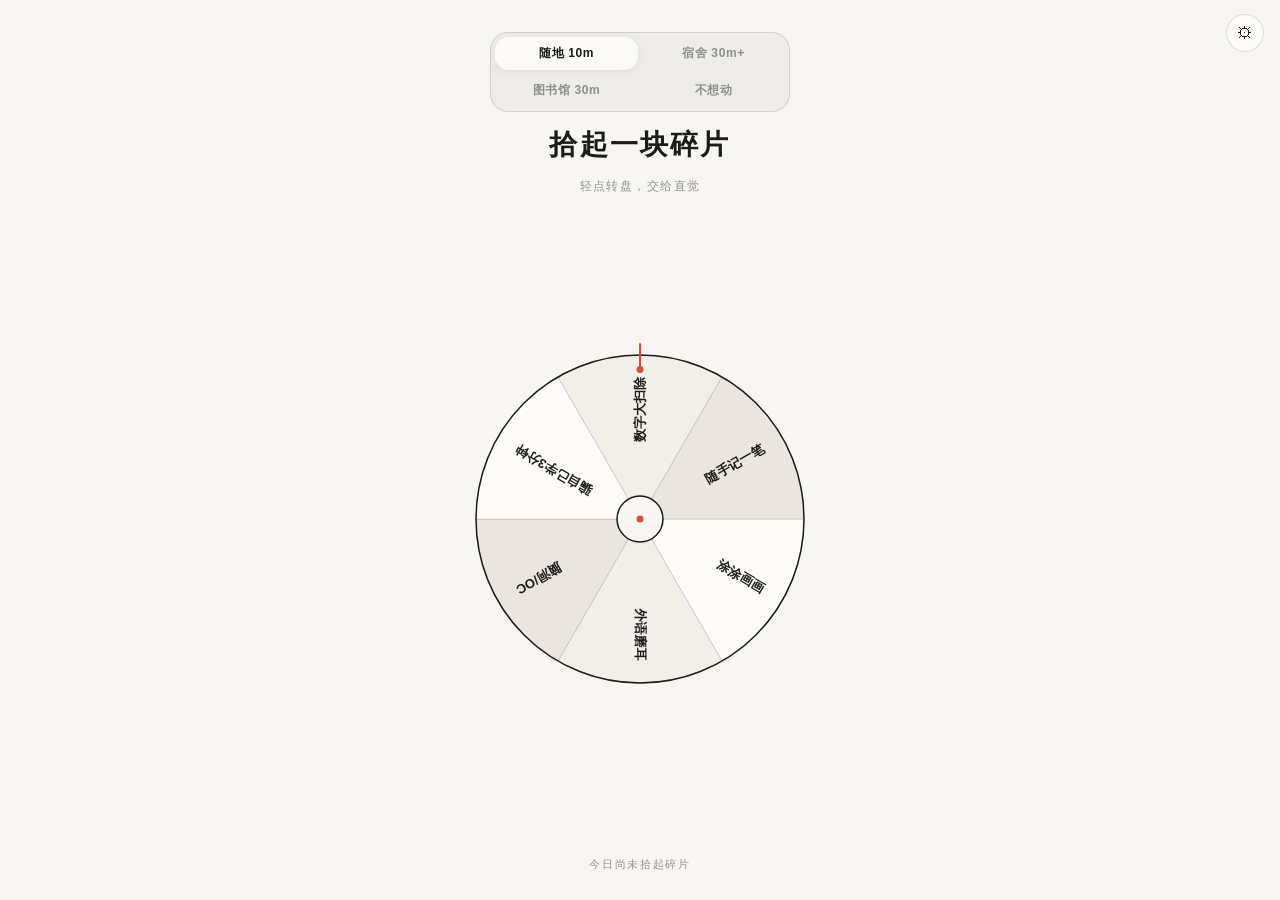
==== commit 98a3bd64: "更新 index.html" ====
--- a/index.html
+++ b/index.html
@@ -38,16 +38,18 @@
   padding:max(env(safe-area-inset-top),24px) 20px max(env(safe-area-inset-bottom),24px);
 }
 
-/* 顶部场景切换栏 */
+/* 顶部场景切换栏 - 优化为支持两行排列 */
 .top-bar{display:flex;flex-direction:column;align-items:center;gap:14px;width:100%;margin-top:8px}
 #modes{
-  display: inline-flex;background:rgba(0,0,0,.04);padding:4px;border-radius:99px;
-  border:1px solid var(--border);gap:4px;
+  display: flex; flex-wrap: wrap; justify-content: center;
+  background:rgba(0,0,0,.04);padding:4px;border-radius:18px;
+  border:1px solid var(--border);gap:4px; max-width: 300px;
 }
 .mode-btn{
   border:none;background:transparent;color:var(--dim);
-  padding:7px 15px;border-radius:99px;font-size:12px;font-weight:600;
+  padding:8px 14px;border-radius:14px;font-size:12px;font-weight:600;
   letter-spacing:.05em;cursor:pointer;transition:all .25s;
+  flex: 1 1 45%; text-align: center;
 }
 .mode-btn.active{
   background:var(--panel);color:var(--text);
@@ -56,7 +58,7 @@
 
 h1{
   font-family:"Songti SC","Noto Serif SC","STSong",serif;
-  font-size:clamp(22px,5.5vw,30px);font-weight:700;letter-spacing:.08em;
+  font-size:clamp(20px,5vw,28px);font-weight:700;letter-spacing:.08em;
   text-align:center;transition:all .3s;
 }
 #hint{font-size:12px;color:var(--dim);letter-spacing:.12em;text-align:center;min-height:18px}
@@ -87,7 +89,7 @@
 }
 @keyframes cardIn{from{opacity:0;transform:scale(.92) translateY(10px)}to{opacity:1;transform:scale(1) translateY(0)}}
 
-#cardTag{font-size:10px;letter-spacing:.2em;color:var(--dim);padding:3px 10px;border:1px solid var(--border);border-radius:99px}
+#cardTag{font-size:10px;letter-spacing:.2em;color:var(--dim);padding:3px 10px;border:1px solid var(--border);border-radius:99px;text-align:center;}
 #cardTitle{
   font-family:"Songti SC","Noto Serif SC",serif;
   font-size:clamp(16px,4.2vw,20px);font-weight:700;text-align:center;
@@ -184,6 +186,7 @@
     <div id="modes">
       <button class="mode-btn active" data-mode="quick">随地 10m</button>
       <button class="mode-btn" data-mode="dorm">宿舍 30m+</button>
+      <button class="mode-btn" data-mode="library">图书馆 30m</button>
       <button class="mode-btn" data-mode="lazy">不想动</button>
     </div>
     <h1 id="headline">拾起一块碎片</h1>
@@ -216,7 +219,7 @@
 (function(){
 'use strict';
 
-/* ===== 场景与零门槛微任务池 ===== */
+/* ===== 场景与零门槛微任务池（深度扩充版） ===== */
 var MODES = {
   quick: {
     label: '随地 10m',
@@ -224,22 +227,24 @@
       { name: '涂涂画画', tasks: [
         '在 iPad 或纸上画满 5 个方格的控笔排线',
         '随便挑个顺眼的局部（眼睛或手）速涂 5 分钟',
+        '给构思的 OC 或者 TRPG 角色随手画个发型草图',
         '不看参考，凭感觉乱画一个小表情或小物件'
       ]},
       { name: '外语磨耳', tasks: [
         '打开多邻国，毫无压力连闯 2 小关',
-        '找 AI 随便用英语闲聊 5 句日常，不管语法对错',
-        '顺手翻 5 个生词混个眼熟，看完立刻合上'
+        '只背 10 个四级高频词汇，多一个都不背',
+        '找 AI 用英语闲聊 5 句日常，完全不管语法对错',
+        '听一首全英文歌，不看歌词盲猜几句大意'
       ]},
       { name: '脑洞/OC', tasks: [
-        '给你的 OC 补充一个怪癖或随身带的小物件',
-        '写下脑子里突然闪过的三句对话，不用管上下文',
-        '为小说里的某个场景添一句环境或天气描写'
+        '给你的 OC 补充一个奇怪的性格怪癖或随身小物件',
+        '构思一段美式高中背景下的三人日常对话片段',
+        '写下脑子里突然闪过的三句对话，不用管上下文'
       ]},
       { name: '骗自己学3分钟', tasks: [
-        '打开会计或计算机一级，只看懂 1 个概念就允许关掉',
-        '点开课程视频看满 3 分钟，时间一到随时可退',
-        '翻开专业课课本，只细看一页上的插图或结构'
+        '翻开《建筑史》或课本，只细看一页上的插图或年代',
+        '打开计算机一级，只看懂 1 个概念就允许关掉',
+        '点开课程视频看满 3 分钟，时间一到随时可退'
       ]},
       { name: '数字大扫除', tasks: [
         '去手机相册里顺手删掉 10 张没用的截图或废片',
@@ -247,53 +252,92 @@
         '清理掉浏览器里一直没关的 3 个旧标签页'
       ]},
       { name: '随手记一笔', tasks: [
-        '用三句话记下今天发生的一个小细节',
+        '打开 Google Tasks，列一下明天的几节课或小计划',
         '边听一首歌，边在纸上随便写写画画直到歌停',
-        '记下最近想尝试但还没做的一件小事'
+        '用三句话记下今天发生的一个小细节'
+      ]}
+    ]
+  },
+  library: {
+    label: '图书馆 30m',
+    categories: [
+      { name: '外语突击', tasks: [
+        '沉下心只做一篇四级阅读理解，做完立马对答案收工',
+        '听一段半小时的四级听力磨耳朵，顺手做做笔记',
+        '整理一下最近积累的生词本，复习前面 3 页'
+      ]},
+      { name: '专业课轻啃', tasks: [
+        '翻开《建筑史》，不求背诵，只当课外书看懂一个章节或一张图纸',
+        '把语文课或专业课的近期笔记稍微梳理排版一下',
+        '心无旁骛看 25 分钟专业课，看完立刻奖励自己休息'
+      ]},
+      { name: '画师进阶', tasks: [
+        '戴上耳机，在 iPad 上专心画半个小时的 TRPG 人物立绘或设计图',
+        '找一两个画师的优秀作品，临摹研究一下他们的线条和光影',
+        '花半小时补全之前画了一半搁置的草稿'
+      ]},
+      { name: '沉浸码字', tasks: [
+        '构思一段 OC 的故事，完善一下复杂的三人角色关系推演',
+        '写一段带有美式高中感的小说片段，写乱了也没关系',
+        '把之前随意写在备忘录里的脑洞扩写成几百字的完整段落'
+      ]},
+      { name: '影音充电', tasks: [
+        '找一个深度电影解析（比如《燃冬》等作品的拉片），戴耳机看半小时',
+        '挑一集想看了很久的动漫，心安理得地把它看完',
+        '看一个半小时左右的优质知识类或艺术类纪录片'
+      ]},
+      { name: '数字桌面整理', tasks: [
+        '把笔记本电脑桌面上乱七八糟的文档和截图分门别类建文件夹',
+        '整理一下 iPad 里画图软件的图层和文件命名',
+        '规划一下本周的 Google Tasks 进度条'
       ]}
     ]
   },
   dorm: {
     label: '宿舍 30m+',
     categories: [
-      { name: '十字绣时光', tasks: [
+      { name: '十字绣/布艺', tasks: [
         '放首喜欢的歌，安安静静绣完一小块同色区域',
-        '穿好线，专心推进 20 分钟十字绣'
-      ]},
-      { name: '手作/编织', tasks: [
-        '把不织布或手链的线材剪好、拼出雏形（不强求做完）',
-        '动手推进一段编手链或小手工，做累了随时收摊'
+        '穿好线，专心推进 20 分钟不织布或十字绣',
+        '整理一下绣线和布料，挑好下一次要做的颜色'
+      ]},
+      { name: '手工/纸艺', tasks: [
+        '拿出荷兰白卡纸，剪裁折叠试着做个小手工模型或底座',
+        '动手推进一段编手链，做累了随时可以收摊',
+        '把手工工具和材料摊开，做好前期的打底工作'
       ]},
       { name: '手帐备料', tasks: [
         '不拼贴整页，今天只负责剪好几个手帐素材备用',
         '构思一页手帐的排版草图，或者只贴好背景打底',
         '挑几张喜欢的贴纸和纸胶带，搭配出下一期的色系'
       ]},
-      { name: '角落微清爽', tasks: [
+      { name: '宿舍微清爽', tasks: [
         '只把书桌右手边巴掌大的一块地方彻底清空擦净',
-        '顺手洗掉两件小衣服或收拾一下床头角落',
+        '顺手洗掉两件小衣服，或者把水杯彻底刷干净',
         '把桌上的画具、手作工具或线团归拢进盒子里'
       ]},
       { name: '沉浸写画', tasks: [
-        '边看动漫或听歌，在 iPad 上安心画半小时线条或草稿',
-        '顺着之前的剧情，往下推演一段小说或人物关系'
-      ]},
-      { name: '啃一小块硬骨头', tasks: [
-        '挑一节最简短的 HTML、计算机或初级课看完',
-        '心无旁骛看 25 分钟专业课或项目书，看完立刻奖励自己休息'
+        '边看动漫，边在 iPad 上安心练半小时控笔排线',
+        '顺着之前的剧情，往下推演一段小说或人物关系',
+        '随心所欲在纸上涂鸦，释放一天的压力'
+      ]},
+      { name: '啃一块硬骨头', tasks: [
+        '挑一节最简短的 HTML、计算机或初级课看一会',
+        '花 20 分钟稍微理一理项目书的思路和提纲'
       ]}
     ]
   },
   lazy: {
     label: '不想动',
     categories: [
-      { name: '纯听两首歌', tasks: [
-        '闭上眼睛，什么都不干，完整听完两首喜欢的歌',
-        '挑一首没听过的纯音乐或老歌，放空发呆 5 分钟'
+      { name: '纯发呆/听歌', tasks: [
+        '闭眼听歌，顺便想想明天早上食堂去吃茄子饼、包子还是小馄饨',
+        '闭上眼睛什么都不干，完整听完两首喜欢的歌',
+        '挑一首没听过的纯音乐，放空发呆 5 分钟'
       ]},
       { name: '找AI瞎聊', tasks: [
-        '找 AI 吐槽一下今天遇到的槽心事或无聊瞬间',
-        '跟 AI 一起脑暴一个离谱又好玩的架空设定'
+        '找我（咪咪）吐槽一下今天遇到的槽心事或无聊瞬间',
+        '跟我一起脑暴一个离谱又好玩的架空设定'
       ]},
       { name: '翻看旧作品', tasks: [
         '翻翻自己以前画过的图或写过的片段，夸自己两句',
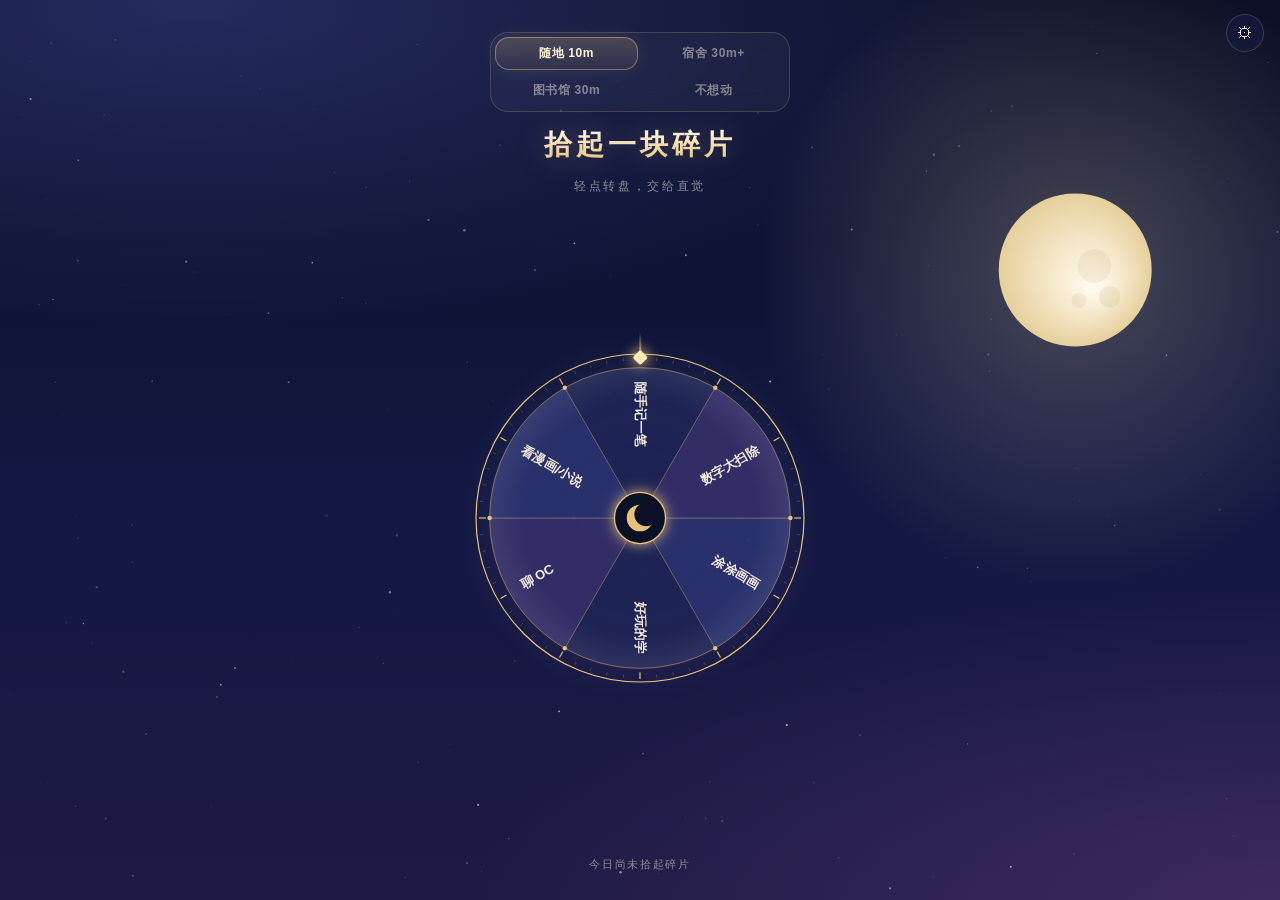
==== commit e071e4dd: "更新 index.html" ====
--- a/index.html
+++ b/index.html
@@ -2,10 +2,10 @@
 <html lang="zh-CN">
 <head>
 <meta charset="UTF-8">
-<meta name="viewport" content="width=device-width,initial-scale=1,maximum-scale=1,user-scalable=no">
+<meta name="viewport" content="width=device-width,initial-scale=1,maximum-scale=1,user-scalable=no,viewport-fit=cover">
 <title>今天做什么?</title>
 <link rel="manifest" href="./manifest.json">
-<meta name="theme-color" content="#F7F6F2">
+<meta name="theme-color" content="#0B1026" id="metaTheme">
 <meta name="apple-mobile-web-app-capable" content="yes">
 <meta name="mobile-web-app-capable" content="yes">
 <meta name="apple-mobile-web-app-status-bar-style" content="default">
@@ -16,62 +16,70 @@
 <style>
 *{margin:0;padding:0;box-sizing:border-box;-webkit-tap-highlight-color:transparent}
 html,body{height:100%;overflow:hidden}
-body{
-  font-family:-apple-system,BlinkMacSystemFont,"PingFang SC","Hiragino Sans GB","Microsoft YaHei",sans-serif;
-  user-select:none;-webkit-user-select:none;touch-action:manipulation;
-  background:var(--bg);color:var(--text);transition:background .4s,color .4s;
-}
-.hidden{display:none!important}
-
 :root{
   --bg:#F7F6F2;
+  --bg-img:none;
   --text:#1C1C1A;
   --dim:rgba(28,28,26,.45);
   --panel:rgba(252,251,248,.92);
   --border:rgba(28,28,26,.12);
   --accent:#D94E3B;
   --accent2:#2B2B28;
-}
+  --on-accent:#fff;
+  --radius:20px;
+  --btn-radius:10px;
+  --font-title:"Songti SC","Noto Serif SC","STSong",serif;
+  --font-num:"Didot","Bodoni 72","Bodoni MT",Georgia,serif;
+}
+body{
+  font-family:-apple-system,BlinkMacSystemFont,"PingFang SC","Hiragino Sans GB","Microsoft YaHei",sans-serif;
+  user-select:none;-webkit-user-select:none;touch-action:manipulation;
+  background-color:var(--bg);background-image:var(--bg-img);
+  color:var(--text);transition:background-color .4s,color .4s,opacity .5s;
+}
+body.loading{opacity:0}
+.hidden{display:none!important}
+button{font-family:inherit}
+button:focus-visible{outline:2px solid var(--accent);outline-offset:2px}
+
+/* 星空画布（主题开启 fx.sky 时才显示） */
+#sky{position:fixed;inset:0;width:100%;height:100%;z-index:0;pointer-events:none}
 
 #stage{
+  position:relative;z-index:1;
   height:100%;display:flex;flex-direction:column;align-items:center;justify-content:space-between;
   padding:max(env(safe-area-inset-top),24px) 20px max(env(safe-area-inset-bottom),24px);
 }
 
-/* 顶部场景切换栏 - 优化为支持两行排列 */
+/* 顶部场景切换 */
 .top-bar{display:flex;flex-direction:column;align-items:center;gap:14px;width:100%;margin-top:8px}
 #modes{
-  display: flex; flex-wrap: wrap; justify-content: center;
+  display:flex;flex-wrap:wrap;justify-content:center;
   background:rgba(0,0,0,.04);padding:4px;border-radius:18px;
-  border:1px solid var(--border);gap:4px; max-width: 300px;
+  border:1px solid var(--border);gap:4px;max-width:300px;
 }
 .mode-btn{
   border:none;background:transparent;color:var(--dim);
   padding:8px 14px;border-radius:14px;font-size:12px;font-weight:600;
   letter-spacing:.05em;cursor:pointer;transition:all .25s;
-  flex: 1 1 45%; text-align: center;
-}
-.mode-btn.active{
-  background:var(--panel);color:var(--text);
-  box-shadow:0 2px 8px rgba(0,0,0,.06);
-}
+  flex:1 1 45%;text-align:center;
+}
+.mode-btn.active{background:var(--panel);color:var(--text);box-shadow:0 2px 8px rgba(0,0,0,.06)}
 
 h1{
-  font-family:"Songti SC","Noto Serif SC","STSong",serif;
+  font-family:var(--font-title);
   font-size:clamp(20px,5vw,28px);font-weight:700;letter-spacing:.08em;
   text-align:center;transition:all .3s;
 }
 #hint{font-size:12px;color:var(--dim);letter-spacing:.12em;text-align:center;min-height:18px}
 
-/* 转盘区域 */
+/* 转盘 */
 #wheelWrap{position:relative;width:min(78vw,340px);aspect-ratio:1;margin:auto 0}
-#wheel{width:100%;height:100%;display:block;cursor:pointer;transition:transform .2s}
+#wheel{position:relative;z-index:1;width:100%;height:100%;display:block;cursor:pointer;transition:transform .2s}
 #wheel:active{transform:scale(.985)}
-
 #pointer{
   position:absolute;top:-6px;left:50%;transform:translateX(-50%);
-  width:2px;height:26px;background:var(--accent);z-index:10;
-  border-radius:2px;
+  width:2px;height:26px;background:var(--accent);z-index:10;border-radius:2px;
 }
 #pointer::after{
   content:'';position:absolute;bottom:-4px;left:50%;transform:translateX(-50%);
@@ -80,44 +88,46 @@
 
 /* 抽卡弹窗 */
 #card{
-  position:absolute;inset:6%;z-index:15;
+  position:absolute;left:-2%;right:-2%;top:50%;transform:translateY(-50%);z-index:15;max-height:118%;
   display:flex;flex-direction:column;align-items:center;justify-content:center;
-  gap:12px;background:var(--panel);border:1px solid var(--border);
-  border-radius:20px;box-shadow:0 16px 40px rgba(0,0,0,.08);
-  padding:22px 18px;animation:cardIn .35s cubic-bezier(.2,1,.3,1);
+  gap:10px;background:var(--panel);border:1px solid var(--border);
+  border-radius:var(--radius);box-shadow:0 16px 40px rgba(0,0,0,.08);
+  padding:22px 18px;min-height:76%;animation:cardIn .35s cubic-bezier(.2,1,.3,1);
   backdrop-filter:blur(16px);-webkit-backdrop-filter:blur(16px);
-}
-@keyframes cardIn{from{opacity:0;transform:scale(.92) translateY(10px)}to{opacity:1;transform:scale(1) translateY(0)}}
-
-#cardTag{font-size:10px;letter-spacing:.2em;color:var(--dim);padding:3px 10px;border:1px solid var(--border);border-radius:99px;text-align:center;}
+  overflow-y:auto;
+}
+@keyframes cardIn{from{opacity:0;transform:translateY(-46%) scale(.92)}to{opacity:1;transform:translateY(-50%)}}
+#cardTag{font-size:10px;letter-spacing:.2em;color:var(--dim);padding:3px 10px;border:1px solid var(--border);border-radius:99px;text-align:center}
 #cardTitle{
-  font-family:"Songti SC","Noto Serif SC",serif;
-  font-size:clamp(16px,4.2vw,20px);font-weight:700;text-align:center;
-  color:var(--text);line-height:1.5;padding:4px 6px;
-}
-#cardActions{display:flex;flex-direction:column;gap:8px;width:100%;max-width:220px;margin-top:4px}
+  font-family:var(--font-title);
+  font-size:clamp(16px,4.2vw,19px);font-weight:700;text-align:center;
+  color:var(--text);line-height:1.5;padding:2px 6px;
+}
+#cardMeta{font-size:11px;color:var(--accent);letter-spacing:.15em}
+#cardActions{display:flex;flex-direction:column;gap:8px;width:100%;max-width:230px;margin-top:2px}
 
 .btn{
   border:none;cursor:pointer;padding:11px 18px;
   font-size:13px;font-weight:600;letter-spacing:.06em;
-  background:var(--text);color:var(--bg);border-radius:10px;
-  transition:all .2s;width:100%;
+  background:var(--text);color:var(--bg);border-radius:var(--btn-radius);
+  transition:transform .2s,background .2s;width:100%;
 }
 .btn:active{transform:scale(.97)}
-.btn.accent{background:var(--accent);color:#fff}
-.btn.ghost{
-  background:transparent;color:var(--text);
-  border:1px solid var(--border);font-weight:500;
-}
-
-/* 底部碎片收集器 */
+.btn.accent{background:var(--accent);color:var(--on-accent)}
+.btn.ghost{background:transparent;color:var(--text);border:1px solid var(--border);font-weight:500}
+.btn.choice{text-align:left;line-height:1.45;font-size:12px;padding:10px 12px}
+.btn.choice b{color:var(--accent);font-weight:600;margin-right:4px}
+.btn.choice i{font-style:normal;color:var(--dim);margin-left:4px}
+.linkbtn{background:none;border:none;color:var(--dim);font-size:12px;letter-spacing:.15em;padding:6px;cursor:pointer}
+
+/* 底部碎片 */
 #footer{display:flex;flex-direction:column;align-items:center;gap:6px;margin-bottom:4px}
-#dots{display:flex;gap:6px;min-height:10px;align-items:center}
+#dots{display:flex;gap:6px;min-height:12px;align-items:center}
 .dot{width:7px;height:7px;border-radius:50%;background:var(--accent);animation:pop .3s ease-out}
 @keyframes pop{from{transform:scale(0)}to{transform:scale(1)}}
 #fragText{font-size:11px;color:var(--dim);letter-spacing:.15em}
 
-/* 右上角设置 */
+/* 设置 */
 #gear{
   position:fixed;top:max(env(safe-area-inset-top),14px);right:16px;z-index:50;
   width:38px;height:38px;border-radius:50%;
@@ -132,7 +142,7 @@
 }
 #settings.open{opacity:1;pointer-events:auto}
 #settings .panel{
-  width:min(78vw,300px);height:100%;background:var(--bg);
+  width:min(78vw,300px);height:100%;background-color:var(--bg);background-image:var(--bg-img);
   border-left:1px solid var(--border);padding:max(env(safe-area-inset-top),20px) 18px 18px;
   transform:translateX(100%);transition:transform .35s cubic-bezier(.2,.8,.2,1);overflow-y:auto;
 }
@@ -150,32 +160,69 @@
 .theme-item .nm{font-size:11px;color:var(--text);font-weight:500}
 .theme-item.on{border-color:var(--accent);box-shadow:0 0 0 1.5px var(--accent)}
 
-/* 专注执行页 */
+/* 专注执行页 + 倒计时 */
 #taskView{
   position:fixed;inset:0;z-index:40;
   display:flex;flex-direction:column;align-items:center;justify-content:center;
-  gap:18px;background:var(--bg);cursor:pointer;text-align:center;padding:28px;
-  color:var(--text);transition:background .4s;
-}
+  gap:14px;background-color:var(--bg);background-image:var(--bg-img);text-align:center;
+  padding:max(env(safe-area-inset-top),28px) 24px max(env(safe-area-inset-bottom),28px);
+  color:var(--text);animation:fadeIn .35s ease-out;
+}
+@keyframes fadeIn{from{opacity:0}to{opacity:1}}
 #taskTag{font-size:11px;letter-spacing:.25em;color:var(--accent);border:1px solid var(--accent);padding:4px 12px;border-radius:99px}
 #taskName{
-  font-family:"Songti SC","Noto Serif SC",serif;
-  font-size:clamp(22px,6vw,34px);font-weight:700;
-  letter-spacing:.06em;line-height:1.45;max-width:88%;
+  font-family:var(--font-title);
+  font-size:clamp(19px,5.4vw,28px);font-weight:700;
+  letter-spacing:.05em;line-height:1.45;max-width:92%;
   transition:color .4s,transform .4s;
 }
+#timer{position:relative;width:min(60vw,236px);aspect-ratio:1;margin:6px 0}
+#timer svg{width:100%;height:100%;transform:rotate(-90deg);overflow:visible}
+#timer .track{fill:none;stroke:var(--border);stroke-width:2.5}
+#timer .prog{fill:none;stroke:var(--accent);stroke-width:3;stroke-linecap:round;transition:stroke-dashoffset .35s linear}
+#timer .head{fill:var(--accent);transition:cx .35s linear,cy .35s linear}
+#timeBox{position:absolute;inset:0;display:flex;flex-direction:column;align-items:center;justify-content:center;gap:8px}
+#timeText{font-family:var(--font-num);font-size:clamp(42px,12vw,60px);line-height:1;font-weight:400}
+#timeText span{display:inline-block;width:.62em;text-align:center}
+#timeText span.c{width:.3em}
+#timeText span.txt{width:auto;font-family:var(--font-title);font-size:.55em;letter-spacing:.12em;color:var(--accent)}
+#timeSub{font-size:11px;color:var(--dim);letter-spacing:.18em;max-width:80%;line-height:1.5}
+#timeCtrl{display:flex;align-items:center;gap:14px}
+.round{
+  width:46px;height:46px;border-radius:50%;flex:none;
+  border:1px solid var(--border);background:var(--panel);color:var(--text);
+  font-size:13px;font-weight:600;cursor:pointer;
+}
+.round:disabled{opacity:.3}
+#startBtn{width:auto;min-width:132px;padding:13px 22px}
+#taskBtns{display:flex;flex-direction:column;align-items:center;gap:6px;width:100%;max-width:260px;margin-top:4px}
 #taskView.done #taskName{color:var(--accent);transform:scale(1.03)}
-#taskHint{font-size:12px;color:var(--dim);letter-spacing:.2em;margin-top:32px;animation:pulse 2.2s ease-in-out infinite}
-@keyframes pulse{0%,100%{opacity:.35}50%{opacity:.9}}
+#taskView.over .prog{animation:ringPulse 1.6s ease-in-out infinite}
+@keyframes ringPulse{0%,100%{opacity:1}50%{opacity:.35}}
+#plusOne{
+  position:absolute;left:50%;top:42%;transform:translate(-50%,0);
+  font-family:var(--font-title);font-size:18px;letter-spacing:.2em;color:var(--accent);
+  opacity:0;pointer-events:none;
+}
+#taskView.done #plusOne{animation:floatUp 1.3s ease-out forwards}
+@keyframes floatUp{0%{opacity:0;transform:translate(-50%,10px)}25%{opacity:1}100%{opacity:0;transform:translate(-50%,-50px)}}
+
+@media (prefers-reduced-motion:reduce){
+  *{animation-duration:.01ms!important;transition-duration:.01ms!important}
+}
 </style>
+<!-- 当前主题的额外样式（由主题文件的 css 字段注入） -->
+<style id="themeCss"></style>
 </head>
-<body>
+<body class="loading">
+
+<canvas id="sky" class="hidden"></canvas>
 
 <button id="gear" aria-label="设置">⚙</button>
 
 <div id="settings">
   <div class="panel">
-    <div class="panel-head"><span>外 观</span><button id="closeSettings" class="x">✕</button></div>
+    <div class="panel-head"><span>外 观</span><button id="closeSettings" class="x" aria-label="关闭">✕</button></div>
     <div class="sec">主题风格</div>
     <div class="theme-grid" id="themeGrid"></div>
   </div>
@@ -199,6 +246,7 @@
     <div id="card" class="hidden">
       <div id="cardTag"></div>
       <div id="cardTitle"></div>
+      <div id="cardMeta"></div>
       <div id="cardActions"></div>
     </div>
   </div>
@@ -212,172 +260,195 @@
 <section id="taskView" class="hidden">
   <span id="taskTag">进行中</span>
   <h2 id="taskName"></h2>
-  <p id="taskHint">做完后，轻触屏幕任意处完成</p>
+  <div id="timer">
+    <svg viewBox="0 0 200 200" aria-hidden="true">
+      <circle class="track" cx="100" cy="100" r="88"></circle>
+      <circle class="prog" id="prog" cx="100" cy="100" r="88"></circle>
+      <circle class="head" id="head" cx="188" cy="100" r="4.5"></circle>
+    </svg>
+    <div id="timeBox">
+      <div id="timeText"></div>
+      <div id="timeSub"></div>
+    </div>
+  </div>
+  <div id="timeCtrl">
+    <button class="round" id="minusBtn" aria-label="减 5 分钟">−5</button>
+    <button class="btn accent" id="startBtn">开始计时</button>
+    <button class="round" id="plusBtn" aria-label="加 5 分钟">+5</button>
+  </div>
+  <div id="taskBtns">
+    <button class="btn ghost" id="doneBtn">做完了 ✓</button>
+    <button class="linkbtn" id="quitBtn">先不做了</button>
+  </div>
+  <div id="plusOne">+1 块碎片</div>
 </section>
 
 <script>
 (function(){
 'use strict';
 
-/* ===== 场景与零门槛微任务池（深度扩充版） ===== */
+/* =====================================================
+   场景与微任务
+   - min：默认倒计时分钟数（任务 > 分类 > 场景，越具体越优先）
+   - stop：到点要提醒"放下手机"的容易沉迷项
+   - 任务可以直接写字符串，也可以写 {t:'内容', min:分钟}
+   ===================================================== */
 var MODES = {
   quick: {
-    label: '随地 10m',
+    label: '随地 10m', min: 10,
     categories: [
       { name: '涂涂画画', tasks: [
         '在 iPad 或纸上画满 5 个方格的控笔排线',
-        '随便挑个顺眼的局部（眼睛或手）速涂 5 分钟',
-        '给构思的 OC 或者 TRPG 角色随手画个发型草图',
-        '不看参考，凭感觉乱画一个小表情或小物件'
-      ]},
-      { name: '外语磨耳', tasks: [
-        '打开多邻国，毫无压力连闯 2 小关',
-        '只背 10 个四级高频词汇，多一个都不背',
-        '找 AI 用英语闲聊 5 句日常，完全不管语法对错',
-        '听一首全英文歌，不看歌词盲猜几句大意'
-      ]},
-      { name: '脑洞/OC', tasks: [
-        '给你的 OC 补充一个奇怪的性格怪癖或随身小物件',
-        '构思一段美式高中背景下的三人日常对话片段',
-        '写下脑子里突然闪过的三句对话，不用管上下文'
-      ]},
-      { name: '骗自己学3分钟', tasks: [
-        '翻开《建筑史》或课本，只细看一页上的插图或年代',
-        '打开计算机一级，只看懂 1 个概念就允许关掉',
-        '点开课程视频看满 3 分钟，时间一到随时可退'
+        '随便挑个顺眼的局部（眼睛或手）速涂一下',
+        '不找参考，随手给 OC 画个草图',
+        '凭感觉乱画一个小表情或小物件'
+      ]},
+      { name: '好玩的学', tasks: [
+        '打开多邻国，随便玩两关',
+        '打开 Mimo，学一节 HTML',
+        '让 AI 用英语给你出几道小题',
+        '找 AI 用英语闲聊几句，完全不管语法',
+        '找 ChatGPT 玩一点 Python 或 PowerShell'
+      ]},
+      { name: '聊 OC', tasks: [
+        '找 ChatGPT 聊一个 OC 设定',
+        '写下脑子里闪过的三句对话，不用管上下文',
+        '给 OC 想一件今天会遇到的小事'
+      ]},
+      { name: '看漫画/小说', stop: true, tasks: [
+        '看一话漫画，打发一下时间',
+        '看一章小说，到点就停'
+      ]},
+      { name: '随手记一笔', tasks: [
+        '在 Notion 计划表里记一条，或者勾掉一条',
+        '用三句话记下今天发生的一个小细节'
       ]},
       { name: '数字大扫除', tasks: [
-        '去手机相册里顺手删掉 10 张没用的截图或废片',
-        '把备忘录里积灰的一条零碎想法整理归位',
-        '清理掉浏览器里一直没关的 3 个旧标签页'
-      ]},
-      { name: '随手记一笔', tasks: [
-        '打开 Google Tasks，列一下明天的几节课或小计划',
-        '边听一首歌，边在纸上随便写写画画直到歌停',
-        '用三句话记下今天发生的一个小细节'
+        '去相册里删掉 10 张没用的截图或废片',
+        '关掉浏览器里一直没关的 3 个旧标签页',
+        '把备忘录里积灰的一条零碎想法整理归位'
       ]}
     ]
   },
   library: {
-    label: '图书馆 30m',
+    label: '图书馆 30m', min: 30,
     categories: [
-      { name: '外语突击', tasks: [
-        '沉下心只做一篇四级阅读理解，做完立马对答案收工',
-        '听一段半小时的四级听力磨耳朵，顺手做做笔记',
-        '整理一下最近积累的生词本，复习前面 3 页'
-      ]},
-      { name: '专业课轻啃', tasks: [
-        '翻开《建筑史》，不求背诵，只当课外书看懂一个章节或一张图纸',
-        '把语文课或专业课的近期笔记稍微梳理排版一下',
-        '心无旁骛看 25 分钟专业课，看完立刻奖励自己休息'
-      ]},
-      { name: '画师进阶', tasks: [
-        '戴上耳机，在 iPad 上专心画半个小时的 TRPG 人物立绘或设计图',
-        '找一两个画师的优秀作品，临摹研究一下他们的线条和光影',
-        '花半小时补全之前画了一半搁置的草稿'
-      ]},
-      { name: '沉浸码字', tasks: [
-        '构思一段 OC 的故事，完善一下复杂的三人角色关系推演',
-        '写一段带有美式高中感的小说片段，写乱了也没关系',
-        '把之前随意写在备忘录里的脑洞扩写成几百字的完整段落'
-      ]},
-      { name: '影音充电', tasks: [
-        '找一个深度电影解析（比如《燃冬》等作品的拉片），戴耳机看半小时',
-        '挑一集想看了很久的动漫，心安理得地把它看完',
-        '看一个半小时左右的优质知识类或艺术类纪录片'
-      ]},
-      { name: '数字桌面整理', tasks: [
-        '把笔记本电脑桌面上乱七八糟的文档和截图分门别类建文件夹',
-        '整理一下 iPad 里画图软件的图层和文件命名',
-        '规划一下本周的 Google Tasks 进度条'
+      { name: '计算机一级', tasks: [
+        '做一组计算机一级选择题',
+        '搞懂一个计算机一级知识点',
+        '练一道计算机一级操作题'
+      ]},
+      { name: '初级会计', min: 40, tasks: [
+        '看一节初级会计的课',
+        '把上一节初级会计课的笔记过一遍'
+      ]},
+      { name: 'Coding', tasks: [
+        '打开项目书，挑一小块能做完的做掉',
+        '想想 GitHub 项目下一步做什么，记下来',
+        '找 ChatGPT 学一点 Python 或 PowerShell'
+      ]},
+      { name: '整理规划', tasks: [
+        '整理一下 Notion 里的项目书',
+        '更新计划表，排一排这周要做的事'
+      ]},
+      { name: '写 OC', tasks: [
+        '自己动笔，写一段 OC',
+        '把和 ChatGPT 聊出来的设定整理成文字'
+      ]},
+      { name: '认真画 OC', min: 45, tasks: [
+        '找好参考素材，认真画一张 OC',
+        '补完之前画了一半搁置的草稿'
       ]}
     ]
   },
   dorm: {
-    label: '宿舍 30m+',
+    label: '宿舍 30m+', min: 30,
     categories: [
-      { name: '十字绣/布艺', tasks: [
-        '放首喜欢的歌，安安静静绣完一小块同色区域',
-        '穿好线，专心推进 20 分钟不织布或十字绣',
-        '整理一下绣线和布料，挑好下一次要做的颜色'
-      ]},
-      { name: '手工/纸艺', tasks: [
-        '拿出荷兰白卡纸，剪裁折叠试着做个小手工模型或底座',
-        '动手推进一段编手链，做累了随时可以收摊',
-        '把手工工具和材料摊开，做好前期的打底工作'
-      ]},
-      { name: '手帐备料', tasks: [
-        '不拼贴整页，今天只负责剪好几个手帐素材备用',
-        '构思一页手帐的排版草图，或者只贴好背景打底',
-        '挑几张喜欢的贴纸和纸胶带，搭配出下一期的色系'
-      ]},
-      { name: '宿舍微清爽', tasks: [
-        '只把书桌右手边巴掌大的一块地方彻底清空擦净',
-        '顺手洗掉两件小衣服，或者把水杯彻底刷干净',
-        '把桌上的画具、手作工具或线团归拢进盒子里'
-      ]},
-      { name: '沉浸写画', tasks: [
-        '边看动漫，边在 iPad 上安心练半小时控笔排线',
-        '顺着之前的剧情，往下推演一段小说或人物关系',
-        '随心所欲在纸上涂鸦，释放一天的压力'
-      ]},
-      { name: '啃一块硬骨头', tasks: [
-        '挑一节最简短的 HTML、计算机或初级课看一会',
-        '花 20 分钟稍微理一理项目书的思路和提纲'
+      { name: '十字绣/不织布', min: 40, tasks: [
+        '放首喜欢的歌，绣完一小块同色区域',
+        '推进一段不织布作品'
+      ]},
+      { name: '编织', tasks: [
+        '编一段手链，累了随时收摊',
+        '挑好颜色，开一条新手链'
+      ]},
+      { name: '手账', min: 40, tasks: [
+        '做一页完整的手账',
+        '剪好几个手账素材备用',
+        '搭配下一期的贴纸和纸胶带色系'
+      ]},
+      { name: '上色', min: 45, tasks: [
+        '认真给一张图上色',
+        '给之前的线稿铺好底色'
+      ]},
+      { name: '做题', tasks: [
+        '做一篇英语阅读，做完对答案',
+        '做一部分卷子，做完对答案'
+      ]},
+      { name: '电脑时间', tasks: [
+        '做一组计算机一级题',
+        {t:'看一节初级会计的课', min:40},
+        '打开项目书，挑一小块做掉'
+      ]},
+      { name: '写画 OC', min: 45, tasks: [
+        '自己动笔，写一段 OC',
+        '找好参考，认真画一张 OC'
+      ]},
+      { name: '电影/动漫', stop: true, tasks: [
+        '看一集动漫，到点就停',
+        '看半小时电影，到点就停'
       ]}
     ]
   },
   lazy: {
-    label: '不想动',
+    label: '不想动', min: 10,
     categories: [
-      { name: '纯发呆/听歌', tasks: [
-        '闭眼听歌，顺便想想明天早上食堂去吃茄子饼、包子还是小馄饨',
-        '闭上眼睛什么都不干，完整听完两首喜欢的歌',
-        '挑一首没听过的纯音乐，放空发呆 5 分钟'
-      ]},
-      { name: '找AI瞎聊', tasks: [
-        '找我（咪咪）吐槽一下今天遇到的槽心事或无聊瞬间',
-        '跟我一起脑暴一个离谱又好玩的架空设定'
-      ]},
-      { name: '翻看旧作品', tasks: [
-        '翻翻自己以前画过的图或写过的片段，夸自己两句',
-        '看看收藏夹里攒着的漂亮插画或角色设计养养眼'
-      ]},
-      { name: '伸展与喝水', tasks: [
-        '站起来去接杯温水喝掉，顺便拉拉伸展一下肩膀',
-        '离开座位站 3 分钟，转转手腕和脖子'
-      ]},
-      { name: '丢掉三样垃圾', tasks: [
-        '环顾四周，顺手把离你最近的 3 个废纸或包装袋扔进垃圾桶',
-        '把桌面上乱放的笔和本子摞整齐，一秒收工'
-      ]},
-      { name: '心安理得发呆', tasks: [
-        '接下来 10 分钟正式批准自己什么都不学、不内耗',
-        '趴着或靠着闭目养神 10 分钟，天塌下来也不管'
+      { name: '听歌发呆', tasks: [
+        '闭上眼睛，完整听完两首喜欢的歌',
+        '挑一首没听过的纯音乐，放空一会',
+        '闭眼听歌，想想明天早上吃什么'
+      ]},
+      { name: '找AI扯淡', tasks: [
+        '找 AI 吐槽一下今天的无聊瞬间',
+        '跟 AI 一起脑暴一个离谱的架空设定'
+      ]},
+      { name: '给Claude找麻烦', tasks: [
+        '给 Claude 出一道刁钻的难题',
+        '让 Claude 帮你干一件离谱的小事',
+        '挑挑 Claude 上一个回答的毛病'
+      ]},
+      { name: '刷推特', stop: true, min: 15, tasks: [
+        '刷一会推特，到点就放下'
+      ]},
+      { name: '翻旧作品', tasks: [
+        '翻翻以前画过的图或写过的片段，夸自己两句',
+        '看看收藏夹里的漂亮插画养养眼'
+      ]},
+      { name: '伸展喝水', min: 5, tasks: [
+        '去接杯温水喝掉，顺便拉拉肩膀',
+        '站起来转转手腕和脖子，顺手扔掉 3 个垃圾'
+      ]},
+      { name: '心安理得休息', tasks: [
+        '正式批准自己什么都不干',
+        '趴着或靠着闭目养神，天塌下来也不管'
       ]}
     ]
   }
 };
 
-/* ===== 主题兜底与管理 ===== */
+/* ===== 主题（兜底，真正的主题在 themes/ 里） ===== */
 window.__THEMES__ = window.__THEMES__ || {};
-window.__THEMES__.minimal = {
-  name: '宣纸朱砂',
-  bg: '#F7F6F2',
-  text: '#1C1C1A',
-  dim: 'rgba(28,28,26,.45)',
-  panel: 'rgba(252,251,248,.94)',
-  border: 'rgba(28,28,26,.14)',
-  accent: '#D94E3B',
-  accent2: '#2B2B28',
-  wheel: ['#FDFCFA','#F2EFE9','#EAE6DF','#FDFCFA','#F2EFE9','#EAE6DF'],
-  cardRadius: '20px',
-  btnRadius: '10px'
+window.__THEMES__.minimal = window.__THEMES__.minimal || {
+  name: '宣纸朱砂', bg: '#F7F6F2', text: '#1C1C1A', dim: 'rgba(28,28,26,.45)',
+  panel: 'rgba(252,251,248,.94)', border: 'rgba(28,28,26,.14)',
+  accent: '#D94E3B', accent2: '#2B2B28',
+  wheel: ['#FDFCFA','#F2EFE9','#EAE6DF']
 };
 var THEMES = window.__THEMES__;
+var DEFAULT_THEME = 'moon';
 var themeKeys = [];
 
-/* ===== 状态变量 ===== */
+/* ===== 状态 ===== */
 var currentTheme = 'minimal';
 var currentMode = 'quick';
 var stage = 'idle';
@@ -389,52 +460,77 @@
 
 function $(id){return document.getElementById(id);}
 var headline=$('headline'),hint=$('hint'),wheelWrap=$('wheelWrap'),canvas=$('wheel'),
-    card=$('card'),cardTag=$('cardTag'),cardTitle=$('cardTitle'),cardActions=$('cardActions'),
+    card=$('card'),cardTag=$('cardTag'),cardTitle=$('cardTitle'),cardMeta=$('cardMeta'),cardActions=$('cardActions'),
     gear=$('gear'),settings=$('settings'),closeSettings=$('closeSettings'),themeGrid=$('themeGrid'),
     taskView=$('taskView'),taskName=$('taskName'),taskTag=$('taskTag'),
-    dotsEl=$('dots'),fragText=$('fragText');
+    dotsEl=$('dots'),fragText=$('fragText'),themeCss=$('themeCss'),metaTheme=$('metaTheme'),
+    timeText=$('timeText'),timeSub=$('timeSub'),prog=$('prog'),head=$('head'),
+    startBtn=$('startBtn'),minusBtn=$('minusBtn'),plusBtn=$('plusBtn'),doneBtn=$('doneBtn'),quitBtn=$('quitBtn');
 
 function getCategories(){ return MODES[currentMode].categories; }
 function randomItem(arr){ return arr[Math.floor(Math.random()*arr.length)]; }
-
-/* ===== 今日碎片统计（本地持久化） ===== */
+function lsGet(k){ try{ return localStorage.getItem(k); }catch(e){ return null; } }
+function lsSet(k,v){ try{ localStorage.setItem(k,v); }catch(e){} }
+function lsDel(k){ try{ localStorage.removeItem(k); }catch(e){} }
+function theme(){ return THEMES[currentTheme] || THEMES.minimal; }
+function fx(){ return theme().fx || {}; }
+
+/* 把一条原始任务变成带时长的条目 */
+function makeItem(cat, raw){
+  var o = typeof raw==='string' ? {t:raw} : raw;
+  return {
+    catName: cat.name, catObj: cat, raw: raw, task: o.t,
+    min: o.min || cat.min || MODES[currentMode].min,
+    stop: !!(o.stop || cat.stop),
+    mode: MODES[currentMode].label
+  };
+}
+function rawText(raw){ return typeof raw==='string' ? raw : raw.t; }
+
+/* ===== 今日碎片 ===== */
 function getTodayKey(){
   var d=new Date();
   return 'frag_'+d.getFullYear()+'_'+(d.getMonth()+1)+'_'+d.getDate();
 }
-function getFragCount(){
-  try{ return parseInt(localStorage.getItem(getTodayKey())||'0',10); }catch(e){ return 0; }
-}
+function getFragCount(){ return parseInt(lsGet(getTodayKey())||'0',10) || 0; }
 function addFragCount(){
-  var c = getFragCount()+1;
-  try{ localStorage.setItem(getTodayKey(), String(c)); }catch(e){}
+  lsSet(getTodayKey(), String(getFragCount()+1));
   renderFrags();
 }
 function renderFrags(){
   var c = getFragCount();
   dotsEl.innerHTML='';
-  var showDots = Math.min(c, 12);
-  for(var i=0;i<showDots;i++){
+  for(var i=0;i<Math.min(c,12);i++){
     var d=document.createElement('span');
     d.className='dot';
     dotsEl.appendChild(d);
   }
   fragText.textContent = c>0 ? ('今日已拾起 '+c+' 块时间碎片') : '今日尚未拾起碎片';
+  sky.frags = c;
 }
 
 /* ===== 主题应用 ===== */
 function applyTheme(k,save){
-  var t=THEMES[k];if(!t)return;
+  var t=THEMES[k]; if(!t) return;
   currentTheme=k;
-  var r=document.documentElement;
-  r.style.setProperty('--bg',t.bg);
-  r.style.setProperty('--text',t.text);
-  r.style.setProperty('--dim',t.dim);
-  r.style.setProperty('--panel',t.panel);
-  r.style.setProperty('--border',t.border);
-  r.style.setProperty('--accent',t.accent);
-  r.style.setProperty('--accent2',t.accent2);
-  if(save){try{localStorage.setItem('wheel-theme',k);}catch(e){}}
+  var r=document.documentElement.style;
+  r.setProperty('--bg',t.bg);
+  r.setProperty('--bg-img',t.bgImg||'none');
+  r.setProperty('--text',t.text);
+  r.setProperty('--dim',t.dim);
+  r.setProperty('--panel',t.panel);
+  r.setProperty('--border',t.border);
+  r.setProperty('--accent',t.accent);
+  r.setProperty('--accent2',t.accent2||t.text);
+  r.setProperty('--on-accent',t.onAccent||'#fff');
+  r.setProperty('--radius',t.radius||t.cardRadius||'20px');
+  r.setProperty('--btn-radius',t.btnRadius||'10px');
+  r.setProperty('--font-title',t.fontTitle||'"Songti SC","Noto Serif SC","STSong",serif');
+  r.setProperty('--font-num',t.fontNum||'"Didot","Bodoni 72","Bodoni MT",Georgia,serif');
+  themeCss.textContent = t.css || '';
+  metaTheme.setAttribute('content', t.bg);
+  if(save) lsSet('wheel-theme',k);
+  setSky(!!fx().sky);
   updateThemeGrid();
   drawWheel();
 }
@@ -444,9 +540,12 @@
     var t=THEMES[k],item=document.createElement('div');
     item.className='theme-item';
     item.dataset.key=k;
-    var c1 = (t.wheel&&t.wheel[0])||t.bg;
-    var c2 = t.accent||t.text;
-    item.innerHTML='<div class="sw" style="background:linear-gradient(135deg,'+c1+' 65%,'+c2+' 35%)"></div><div class="nm">'+t.name+'</div>';
+    var sw=document.createElement('div');
+    sw.className='sw';
+    sw.style.background = t.swatch || ('linear-gradient(135deg,'+((t.wheel&&t.wheel[0])||t.bg)+' 65%,'+t.accent+' 35%)');
+    var nm=document.createElement('div');
+    nm.className='nm'; nm.textContent=t.name;
+    item.appendChild(sw); item.appendChild(nm);
     item.addEventListener('click',function(){applyTheme(k,true);});
     themeGrid.appendChild(item);
   });
@@ -457,7 +556,16 @@
     el.classList.toggle('on',el.dataset.key===currentTheme);
   });
 }
+function finishThemes(){
+  themeKeys=Object.keys(THEMES);
+  buildThemeGrid();
+  var saved=lsGet('wheel-theme');
+  var k = saved && THEMES[saved] ? saved : (THEMES[DEFAULT_THEME] ? DEFAULT_THEME : 'minimal');
+  applyTheme(k,false);
+  document.body.classList.remove('loading');
+}
 function loadThemes(){
+  var bail=setTimeout(function(){ document.body.classList.remove('loading'); },1500);
   return fetch('./themes.json')
     .then(function(res){if(!res.ok)throw 0;return res.json();})
     .then(function(data){
@@ -474,54 +582,103 @@
       return chain;
     })
     .catch(function(){})
-    .then(function(){
-      themeKeys=Object.keys(THEMES);
-      buildThemeGrid();
-      try{currentTheme=localStorage.getItem('wheel-theme')||'minimal';}catch(e){}
-      if(!THEMES[currentTheme])currentTheme='minimal';
-      applyTheme(currentTheme,false);
-    });
-}
-
-/* ===== 极简转盘绘制（带扇区文字） ===== */
+    .then(function(){ clearTimeout(bail); finishThemes(); });
+}
+
+/* ===== 转盘绘制 ===== */
+function segColor(t,i,n){
+  var p=t.wheel||[t.bg], L=p.length, k=i%L;
+  if(i===n-1 && n>1 && k===0) k=1%L;   // 首尾不撞色
+  return p[k];
+}
 function drawWheel(){
-  var w=wheelWrap.clientWidth,dpr=window.devicePixelRatio||1;
+  var w=wheelWrap.clientWidth; if(!w) return;
+  var dpr=window.devicePixelRatio||1;
   canvas.width=w*dpr;canvas.height=w*dpr;
   var ctx=canvas.getContext('2d');
   ctx.setTransform(dpr,0,0,dpr,0,0);
+  var t=theme(), f=t.fx||{};
   var cx=w/2,cy=w/2,R=w/2-6;
-  var cats=getCategories(),n=cats.length,step=Math.PI*2/n,t=THEMES[currentTheme];
-
+  var ring = f.ticks ? Math.max(10,w*0.04) : 0;
+  var Rs = R-ring;
+  var cats=getCategories(),n=cats.length,step=Math.PI*2/n;
+  var line=t.wheelLine||t.border, txt=t.wheelText||t.text;
   ctx.clearRect(0,0,w,w);
 
   for(var i=0;i<n;i++){
-    var s=rotation+i*step,e=s+step,mid=s+step/2;
-    ctx.beginPath();ctx.moveTo(cx,cy);ctx.arc(cx,cy,R,s,e);ctx.closePath();
-    ctx.fillStyle=t.wheel[i%t.wheel.length];ctx.fill();
-    ctx.strokeStyle=t.border;ctx.lineWidth=1;ctx.stroke();
-
-    /* 绘制分类文字 */
+    var s=rotation+i*step,e=s+step;
+    ctx.beginPath();ctx.moveTo(cx,cy);ctx.arc(cx,cy,Rs,s,e);ctx.closePath();
+    ctx.fillStyle=segColor(t,i,n);ctx.fill();
+    ctx.strokeStyle=line;ctx.lineWidth=1;ctx.stroke();
+  }
+
+  if(f.ticks){
+    /* 玻璃高光 */
+    var g=ctx.createRadialGradient(cx,cy,Rs*0.15,cx,cy,Rs);
+    g.addColorStop(0,'rgba(255,255,255,0)');
+    g.addColorStop(0.75,'rgba(255,255,255,.02)');
+    g.addColorStop(1,'rgba(255,255,255,.09)');
+    ctx.beginPath();ctx.arc(cx,cy,Rs,0,Math.PI*2);ctx.fillStyle=g;ctx.fill();
+    /* 外圈表盘：60 格刻度，像一只钟 */
+    ctx.beginPath();ctx.arc(cx,cy,R,0,Math.PI*2);
+    ctx.strokeStyle=t.accent;ctx.lineWidth=1.2;ctx.stroke();
+    ctx.beginPath();ctx.arc(cx,cy,Rs,0,Math.PI*2);
+    ctx.strokeStyle=line;ctx.lineWidth=1;ctx.stroke();
+    for(var k=0;k<60;k++){
+      var a=rotation+k*Math.PI/30, big=k%5===0;
+      var r1=R-3, r2=R-3-(big?ring*0.5:ring*0.25);
+      ctx.beginPath();
+      ctx.moveTo(cx+Math.cos(a)*r1,cy+Math.sin(a)*r1);
+      ctx.lineTo(cx+Math.cos(a)*r2,cy+Math.sin(a)*r2);
+      ctx.strokeStyle=big?t.accent:line;ctx.lineWidth=big?1.2:1;ctx.stroke();
+    }
+    /* 扇区分界处的小金点 */
+    for(var j=0;j<n;j++){
+      var b=rotation+j*step;
+      ctx.beginPath();ctx.arc(cx+Math.cos(b)*Rs,cy+Math.sin(b)*Rs,2.2,0,Math.PI*2);
+      ctx.fillStyle=t.accent;ctx.fill();
+    }
+  }
+
+  /* 分类文字 */
+  var fs=Math.round(w*(n>7?0.034:0.037));
+  for(var m=0;m<n;m++){
     ctx.save();
     ctx.translate(cx,cy);
-    ctx.rotate(mid);
-    ctx.textAlign='right';
-    ctx.textBaseline='middle';
-    ctx.fillStyle=t.text;
-    ctx.font='600 '+Math.round(w*0.038)+'px -apple-system,"PingFang SC",sans-serif';
-    ctx.fillText(cats[i].name, R-22, 0);
+    var mid=rotation+m*step+step/2;
+    var flip=Math.cos(mid)<0;            /* 左半边的字翻过来，不倒着读 */
+    ctx.rotate(flip?mid+Math.PI:mid);
+    ctx.textAlign=flip?'left':'right';ctx.textBaseline='middle';
+    ctx.fillStyle=txt;
+    ctx.font='600 '+fs+'px -apple-system,"PingFang SC",sans-serif';
+    ctx.fillText(cats[m].name, flip?-(Rs-14):(Rs-14), 0);
     ctx.restore();
   }
 
-  /* 外圈细环与中心轴 */
-  ctx.beginPath();ctx.arc(cx,cy,R,0,Math.PI*2);
-  ctx.strokeStyle=t.text;ctx.lineWidth=1.5;ctx.stroke();
-
-  ctx.beginPath();ctx.arc(cx,cy,R*0.14,0,Math.PI*2);
+  if(!f.ticks){
+    ctx.beginPath();ctx.arc(cx,cy,R,0,Math.PI*2);
+    ctx.strokeStyle=t.text;ctx.lineWidth=1.5;ctx.stroke();
+  }
+
+  /* 中心轴 */
+  var hr=Rs*(f.moonHub?0.17:0.14);
+  ctx.save();
+  if(f.moonHub){ ctx.shadowColor=t.accent; ctx.shadowBlur=14; }
+  ctx.beginPath();ctx.arc(cx,cy,hr,0,Math.PI*2);
   ctx.fillStyle=t.bg;ctx.fill();
-  ctx.strokeStyle=t.text;ctx.lineWidth=1.5;ctx.stroke();
-
-  ctx.beginPath();ctx.arc(cx,cy,3.5,0,Math.PI*2);
-  ctx.fillStyle=t.accent;ctx.fill();
+  ctx.restore();
+  ctx.beginPath();ctx.arc(cx,cy,hr,0,Math.PI*2);
+  ctx.strokeStyle=f.moonHub?t.accent:t.text;ctx.lineWidth=1.3;ctx.stroke();
+  if(f.moonHub){
+    /* 一弯新月（不跟着转） */
+    ctx.beginPath();ctx.arc(cx,cy,hr*0.52,0,Math.PI*2);
+    ctx.fillStyle=t.accent;ctx.fill();
+    ctx.beginPath();ctx.arc(cx+hr*0.24,cy-hr*0.14,hr*0.46,0,Math.PI*2);
+    ctx.fillStyle=t.bg;ctx.fill();
+  }else{
+    ctx.beginPath();ctx.arc(cx,cy,3.5,0,Math.PI*2);
+    ctx.fillStyle=t.accent;ctx.fill();
+  }
 }
 
 function spinTo(targetIndex,n,onDone){
@@ -542,7 +699,7 @@
   requestAnimationFrame(frame);
 }
 
-/* ===== 转动与抽卡流程 ===== */
+/* ===== 转动与抽卡 ===== */
 function startSpin(){
   if(spinning)return;
   stage='spinning';
@@ -554,12 +711,18 @@
   spinTo(idx,cats.length,function(i){
     spinRound++;
     var cat=cats[i];
-    var microTask=randomItem(cat.tasks);
-    var item={catName:cat.name, task:microTask, catObj:cat};
+    var item=makeItem(cat, randomItem(cat.tasks));
     spinResults.push(item);
     if(spinRound>=3) showThreeChoice();
     else showResultCard(item);
   });
+}
+
+function mkBtn(cls,text,fn){
+  var b=document.createElement('button');
+  b.className=cls; b.textContent=text;
+  b.addEventListener('click',fn);
+  return b;
 }
 
 function showResultCard(item){
@@ -567,36 +730,24 @@
   var left=3-spinRound;
   headline.textContent=item.catName;
   hint.textContent=left>0?('不喜欢还可以重转 '+left+' 次'):'事不过三，就它啦';
-  cardTag.textContent=MODES[currentMode].label+' · '+item.catName;
+  cardTag.textContent=item.mode+' · '+item.catName;
   cardTitle.textContent=item.task;
+  cardMeta.textContent='⏱ '+item.min+' 分钟'+(item.stop?' · 到点就停':'');
   cardActions.innerHTML='';
-
-  var ok=document.createElement('button');
-  ok.className='btn accent';
-  ok.textContent='去完成这件事 →';
-  ok.addEventListener('click',function(){ goTask(item); });
-  cardActions.appendChild(ok);
-
-  /* 同分类下换一个小动作（不消耗重转次数） */
-  if(item.catObj && item.catObj.tasks.length>1){
-    var swap=document.createElement('button');
-    swap.className='btn ghost';
-    swap.textContent='换个同类的微动作 ↻';
-    swap.addEventListener('click',function(){
-      var others=item.catObj.tasks.filter(function(t){return t!==item.task;});
-      item.task=randomItem(others);
+  cardActions.appendChild(mkBtn('btn accent','去做这件事 →',function(){ goTask(item); }));
+  if(item.catObj.tasks.length>1){
+    cardActions.appendChild(mkBtn('btn ghost','换个同类的 ↻',function(){
+      var others=item.catObj.tasks.filter(function(r){return rawText(r)!==item.task;});
+      var n=makeItem(item.catObj, randomItem(others));
+      item.task=n.task; item.min=n.min; item.stop=n.stop; item.raw=n.raw;
       cardTitle.textContent=item.task;
-    });
-    cardActions.appendChild(swap);
-  }
-
+      cardMeta.textContent='⏱ '+item.min+' 分钟'+(item.stop?' · 到点就停':'');
+    }));
+  }
   if(left>0){
-    var ag=document.createElement('button');
-    ag.className='btn ghost';
-    ag.textContent='重转大方向（剩 '+left+' 次）';
-    ag.addEventListener('click',startSpin);
-    cardActions.appendChild(ag);
-  }
+    cardActions.appendChild(mkBtn('btn ghost','重转大方向（剩 '+left+' 次）',startSpin));
+  }
+  cardActions.appendChild(mkBtn('linkbtn','算了，回到转盘',resetAll));
   card.classList.remove('hidden');
 }
 
@@ -605,64 +756,329 @@
   headline.textContent='三选一时刻';
   hint.textContent='从刚才抽到的三件事里挑一件最顺眼的';
   cardTag.textContent='直觉决断';
-  cardTitle.textContent='挑一件最毫无压力的开始：';
+  cardTitle.textContent='挑一件最没压力的';
+  cardMeta.textContent='';
   cardActions.innerHTML='';
-
   spinResults.forEach(function(r){
     var b=document.createElement('button');
-    b.className='btn ghost';
-    b.style.textAlign='left';
-    b.style.lineHeight='1.4';
-    b.innerHTML='<strong>['+r.catName+']</strong> '+r.task;
+    b.className='btn ghost choice';
+    var bb=document.createElement('b'); bb.textContent=r.catName;
+    var ii=document.createElement('i'); ii.textContent='· '+r.min+'′';
+    b.appendChild(bb); b.appendChild(document.createTextNode(r.task)); b.appendChild(ii);
     b.addEventListener('click',function(){ goTask(r); });
     cardActions.appendChild(b);
   });
+  cardActions.appendChild(mkBtn('linkbtn','都不想做，回到转盘',resetAll));
   card.classList.remove('hidden');
 }
 
+/* =====================================================
+   倒计时
+   用结束时间戳来算剩余时间，锁屏、切后台回来也是准的；
+   进行中的任务存在本地，关掉页面再打开会接着上次。
+   ===================================================== */
+var C = 2*Math.PI*88;
+prog.style.strokeDasharray = C;
+var T = {state:'ready', total:0, remain:0, end:0};
+var tickIv = null, audioCtx = null, lastStr = '';
+var ACTIVE_KEY = 'td-active';
+
+function fmt(ms){
+  var s=Math.max(0,Math.ceil(ms/1000)), m=Math.floor(s/60), ss=s%60;
+  return (m<10?'0':'')+m+':'+(ss<10?'0':'')+ss;
+}
+function remainNow(){ return T.state==='running' ? T.end-Date.now() : T.remain; }
+
+function renderTime(){
+  if(T.state==='running' && T.end-Date.now()<=0){ timeUp(true); return; }
+  var rem=remainNow();
+  var str = T.state==='over' ? 'over' : fmt(rem);
+  if(str!==lastStr){
+    lastStr=str;
+    if(str==='over') timeText.innerHTML='<span class="txt">时间到</span>';
+    else timeText.innerHTML=str.split('').map(function(ch){
+      return '<span'+(ch===':'?' class="c"':'')+'>'+ch+'</span>';
+    }).join('');
+  }
+  var frac = T.state==='over' ? 1 : Math.max(0,Math.min(1,rem/T.total));
+  prog.style.strokeDashoffset = C*(1-frac);
+  var a=frac*Math.PI*2;
+  head.setAttribute('cx',(100+88*Math.cos(a)).toFixed(2));
+  head.setAttribute('cy',(100+88*Math.sin(a)).toFixed(2));
+}
+function updateCtrl(){
+  var min=Math.round(T.total/60000);
+  startBtn.textContent = {ready:'开始计时',running:'暂停',paused:'继续',over:'再来 5 分钟'}[T.state];
+  minusBtn.disabled = plusBtn.disabled = (T.state==='over');
+  if(T.state==='ready') timeSub.textContent='共 '+min+' 分钟 · 不计时也能直接做';
+  else if(T.state==='running') timeSub.textContent = picked&&picked.stop ? '到点就放下哦' : '专注中';
+  else if(T.state==='paused') timeSub.textContent='已暂停';
+  else timeSub.textContent = picked&&picked.stop ? '到点啦，放下手机 ✦' : '做完了就点下面 ✓';
+  taskView.classList.toggle('over',T.state==='over');
+}
+function tickStart(){ tickStop(); tickIv=setInterval(renderTime,250); }
+function tickStop(){ if(tickIv){ clearInterval(tickIv); tickIv=null; } }
+
+function unlockAudio(){
+  try{
+    if(!audioCtx){ var AC=window.AudioContext||window.webkitAudioContext; if(AC) audioCtx=new AC(); }
+    if(audioCtx && audioCtx.state==='suspended') audioCtx.resume();
+  }catch(e){}
+}
+function chime(){
+  try{
+    if(audioCtx){
+      var now=audioCtx.currentTime;
+      [[1318.5,0],[987.8,.2],[1318.5,.4],[1975.5,.6]].forEach(function(p){
+        var o=audioCtx.createOscillator(), g=audioCtx.createGain();
+        o.type='sine'; o.frequency.value=p[0];
+        g.gain.setValueAtTime(0.0001,now+p[1]);
+        g.gain.exponentialRampToValueAtTime(0.16,now+p[1]+0.02);
+        g.gain.exponentialRampToValueAtTime(0.0001,now+p[1]+1.1);
+        o.connect(g); g.connect(audioCtx.destination);
+        o.start(now+p[1]); o.stop(now+p[1]+1.2);
+      });
+    }
+  }catch(e){}
+  try{ if(navigator.vibrate) navigator.vibrate([200,100,200]); }catch(e){}
+}
+function timeUp(sound){
+  T.state='over'; T.remain=0; tickStop();
+  if(sound) chime();
+  updateCtrl(); renderTime(); saveActive();
+}
+function startPause(){
+  unlockAudio();
+  if(T.state==='ready'||T.state==='paused'){
+    T.end=Date.now()+T.remain; T.state='running'; tickStart();
+  }else if(T.state==='running'){
+    T.remain=Math.max(0,T.end-Date.now()); T.state='paused'; tickStop();
+  }else{
+    T.total=T.remain=5*60000; T.end=Date.now()+T.remain; T.state='running'; tickStart();
+  }
+  updateCtrl(); renderTime(); saveActive();
+}
+function adjust(dm){
+  if(T.state==='over') return;
+  var d=dm*60000, rem=remainNow(), nr=Math.max(60000,rem+d);
+  if(T.state==='ready') T.total=nr;
+  else T.total=Math.max(T.total+(nr-rem),nr);
+  if(T.state==='running') T.end=Date.now()+nr; else T.remain=nr;
+  updateCtrl(); renderTime(); saveActive();
+}
+
+function saveActive(){
+  if(!picked) return;
+  lsSet(ACTIVE_KEY, JSON.stringify({
+    item:{catName:picked.catName,task:picked.task,min:picked.min,stop:picked.stop,mode:picked.mode},
+    T:{state:T.state,total:T.total,remain:T.remain,end:T.end}
+  }));
+}
+function restoreActive(){
+  try{
+    var s=JSON.parse(lsGet(ACTIVE_KEY)||'null');
+    if(!s||!s.item||!s.T) return;
+    showTaskView(s.item, s.T);
+  }catch(e){ lsDel(ACTIVE_KEY); }
+}
+
 function goTask(item){
-  picked=item;
-  stage='task';
+  var ms=item.min*60000;
+  showTaskView(
+    {catName:item.catName,task:item.task,min:item.min,stop:item.stop,mode:item.mode},
+    {state:'ready',total:ms,remain:ms,end:0}
+  );
+  saveActive();
+}
+function showTaskView(item, t){
+  picked=item; stage='task';
+  T={state:t.state,total:t.total,remain:t.remain,end:t.end};
   card.classList.add('hidden');
-  taskTag.textContent=MODES[currentMode].label+' · '+item.catName;
+  taskTag.textContent=item.mode+' · '+item.catName;
   taskName.textContent=item.task;
-  taskView.classList.remove('hidden','done');
-}
-
+  taskView.classList.remove('hidden','done','over');
+  lastStr='';
+  updateCtrl(); renderTime();
+  if(T.state==='running') tickStart();
+}
 function completeTask(){
   if(stage!=='task')return;
   stage='done';
+  tickStop(); lsDel(ACTIVE_KEY);
   taskView.classList.add('done');
   addFragCount();
-  setTimeout(resetAll,1200);
+  if(sky.on) launchMeteor(getFragCount()-1);
+  setTimeout(resetAll,1500);
+}
+function quitTask(){
+  if(stage!=='task')return;
+  tickStop(); lsDel(ACTIVE_KEY);
+  resetAll();
 }
 
 function resetAll(){
   stage='idle';spinRound=0;spinResults=[];picked=null;
+  tickStop();
   taskView.classList.add('hidden');
+  taskView.classList.remove('done','over');
   card.classList.add('hidden');
   headline.textContent='拾起一块碎片';
   hint.textContent='轻点转盘，交给直觉';
   drawWheel();
 }
 
-/* ===== 事件绑定 ===== */
+/* =====================================================
+   星空（主题 fx.sky 开启时）
+   今天拾起的每一块碎片，都会变成天上一颗星。
+   ===================================================== */
+var skyCv=$('sky'), sctx=skyCv.getContext('2d');
+var sky={on:false,stars:[],w:0,h:0,raf:0,last:0,meteor:null,pop:{},frags:0,pos:[],day:''};
+
+function mulberry(a){return function(){a|=0;a=a+0x6D2B79F5|0;var t=Math.imul(a^a>>>15,1|a);t=t+Math.imul(t^t>>>7,61|t)^t;return((t^t>>>14)>>>0)/4294967296;};}
+function hashStr(s){var h=2166136261;for(var i=0;i<s.length;i++){h^=s.charCodeAt(i);h=Math.imul(h,16777619);}return h>>>0;}
+
+function skySize(){
+  var dpr=Math.min(window.devicePixelRatio||1,2);
+  sky.w=window.innerWidth; sky.h=window.innerHeight;
+  skyCv.width=sky.w*dpr; skyCv.height=sky.h*dpr;
+  sctx.setTransform(dpr,0,0,dpr,0,0);
+  var n=Math.min(170,Math.round(sky.w*sky.h/2600));
+  sky.stars=[];
+  for(var i=0;i<n;i++) sky.stars.push({
+    x:Math.random()*sky.w, y:Math.random()*sky.h,
+    r:Math.random()*1.05+.25, a:Math.random()*.55+.2,
+    sp:Math.random()*1.4+.4, ph:Math.random()*6.28
+  });
+  sky.pos=[];
+}
+function fragPos(i){
+  var day=getTodayKey();
+  if(sky.day!==day){ sky.day=day; sky.pos=[]; }
+  if(!sky.pos[i]){
+    var r=mulberry(hashStr(day+'#'+i)); r();
+    var bottom=(i%3===2);
+    sky.pos[i]={
+      x:sky.w*(0.07+r()*0.86),
+      y:bottom ? sky.h*(0.8+r()*0.08) : sky.h*(0.2+r()*0.16)
+    };
+  }
+  return sky.pos[i];
+}
+function sparkle(x,y,s,alpha,col){
+  sctx.save();
+  sctx.globalAlpha=alpha;
+  sctx.translate(x,y);
+  sctx.beginPath();
+  for(var k=0;k<4;k++){
+    var a=k*Math.PI/2-Math.PI/2;
+    sctx.lineTo(Math.cos(a)*s,Math.sin(a)*s);
+    sctx.lineTo(Math.cos(a+Math.PI/4)*s*0.26,Math.sin(a+Math.PI/4)*s*0.26);
+  }
+  sctx.closePath();
+  sctx.fillStyle=col; sctx.shadowColor=col; sctx.shadowBlur=s*2.6;
+  sctx.fill();
+  sctx.restore();
+}
+function drawMoon(){
+  var r=Math.min(sky.w,sky.h)*0.085, x=sky.w*0.84, y=sky.h*0.3;
+  var g=sctx.createRadialGradient(x,y,r*0.8,x,y,r*4.2);
+  g.addColorStop(0,'rgba(246,231,193,.20)');
+  g.addColorStop(1,'rgba(246,231,193,0)');
+  sctx.fillStyle=g; sctx.fillRect(x-r*5,y-r*5,r*10,r*10);
+  var g2=sctx.createRadialGradient(x+r*.25,y+r*.2,r*.1,x,y,r);
+  g2.addColorStop(0,'#FFF9EA'); g2.addColorStop(1,'#E6CF9C');
+  sctx.beginPath(); sctx.arc(x,y,r,0,Math.PI*2);
+  sctx.fillStyle=g2; sctx.fill();
+  sctx.fillStyle='rgba(190,160,110,.16)';
+  [[.35,.15,.22],[.55,.55,.14],[.15,.6,.1]].forEach(function(c){
+    sctx.beginPath(); sctx.arc(x+r*c[0]-r*.1,y+r*c[1]-r*.2,r*c[2],0,Math.PI*2); sctx.fill();
+  });
+}
+function easeOutBack(x){var c1=1.70158,c3=c1+1;return 1+c3*Math.pow(x-1,3)+c1*Math.pow(x-1,2);}
+
+function skyLoop(now){
+  if(!sky.on) return;
+  sky.raf=requestAnimationFrame(skyLoop);
+  if(now-sky.last<33) return;
+  sky.last=now;
+  var t=now/1000, col=theme().accent, i;
+  sctx.clearRect(0,0,sky.w,sky.h);
+  drawMoon();
+  for(i=0;i<sky.stars.length;i++){
+    var s=sky.stars[i], al=s.a*(0.55+0.45*Math.sin(t*s.sp+s.ph));
+    sctx.beginPath(); sctx.arc(s.x,s.y,s.r,0,Math.PI*2);
+    sctx.fillStyle='rgba(255,248,230,'+al.toFixed(3)+')'; sctx.fill();
+  }
+  var c=Math.min(sky.frags,40);
+  for(i=0;i<c;i++){
+    if(sky.meteor && sky.meteor.i===i) continue;
+    var p=fragPos(i), sc=1;
+    if(sky.pop[i]){ var age=(now-sky.pop[i])/650; if(age<1) sc=Math.max(0,easeOutBack(age)); else delete sky.pop[i]; }
+    sparkle(p.x,p.y,6*sc,0.75+0.25*Math.sin(t*1.3+i),col);
+  }
+  var m=sky.meteor;
+  if(m){
+    var q=(now-m.t0)/m.dur;
+    if(q>=1){ sky.pop[m.i]=now; sky.meteor=null; }
+    else{
+      var e=1-Math.pow(1-q,3);
+      var x=m.x0+(m.x1-m.x0)*e, y=m.y0+(m.y1-m.y0)*e;
+      var tx=x-(m.x1-m.x0)*0.22, ty=y-(m.y1-m.y0)*0.22;
+      var lg=sctx.createLinearGradient(tx,ty,x,y);
+      lg.addColorStop(0,'rgba(255,240,200,0)'); lg.addColorStop(1,'rgba(255,240,200,.95)');
+      sctx.beginPath(); sctx.moveTo(tx,ty); sctx.lineTo(x,y);
+      sctx.strokeStyle=lg; sctx.lineWidth=2; sctx.lineCap='round'; sctx.stroke();
+      sparkle(x,y,3.5,1,'#FFF3D0');
+    }
+  }
+}
+function launchMeteor(i){
+  if(i<0||i>=40) return;
+  var p=fragPos(i);
+  var fromLeft = p.x > sky.w/2;
+  sky.meteor={i:i,
+    x0: fromLeft ? p.x-sky.w*0.55 : p.x+sky.w*0.55, y0:-30,
+    x1:p.x, y1:p.y, t0:performance.now(), dur:1100};
+}
+function setSky(on){
+  sky.on=on;
+  skyCv.classList.toggle('hidden',!on);
+  cancelAnimationFrame(sky.raf);
+  if(on){ skySize(); sky.raf=requestAnimationFrame(skyLoop); }
+}
+
+/* ===== 事件 ===== */
 canvas.addEventListener('click',function(){if(stage==='idle')startSpin();});
 document.querySelectorAll('.mode-btn').forEach(function(btn){
   btn.addEventListener('click',function(){
     if(spinning)return;
-    document.querySelectorAll('.mode-btn').forEach(function(b){b.classList.remove('active');});
-    btn.classList.add('active');
-    currentMode=btn.dataset.mode;
+    setMode(btn.dataset.mode);
     resetAll();
   });
 });
+function setMode(m){
+  if(!MODES[m]) m='quick';
+  currentMode=m;
+  lsSet('td-mode',m);
+  document.querySelectorAll('.mode-btn').forEach(function(b){b.classList.toggle('active',b.dataset.mode===m);});
+}
 gear.addEventListener('click',function(){settings.classList.add('open');});
 function closeSetting(){settings.classList.remove('open');}
 closeSettings.addEventListener('click',closeSetting);
 settings.addEventListener('click',function(e){if(e.target===settings)closeSetting();});
-taskView.addEventListener('click',completeTask);
-window.addEventListener('resize',function(){if(!spinning)drawWheel();});
+startBtn.addEventListener('click',startPause);
+minusBtn.addEventListener('click',function(){adjust(-5);});
+plusBtn.addEventListener('click',function(){adjust(5);});
+doneBtn.addEventListener('click',completeTask);
+quitBtn.addEventListener('click',quitTask);
+window.addEventListener('resize',function(){ if(!spinning) drawWheel(); if(sky.on) skySize(); });
+document.addEventListener('visibilitychange',function(){
+  if(document.hidden){ cancelAnimationFrame(sky.raf); }
+  else{
+    if(sky.on){ cancelAnimationFrame(sky.raf); sky.raf=requestAnimationFrame(skyLoop); }
+    if(stage==='task') renderTime();
+  }
+});
 
 if('serviceWorker' in navigator){
   window.addEventListener('load',function(){
@@ -670,8 +1086,9 @@
   });
 }
 
+setMode(lsGet('td-mode')||'quick');
 renderFrags();
-loadThemes();
+loadThemes().then(restoreActive);
 })();
 </script>
 </body>
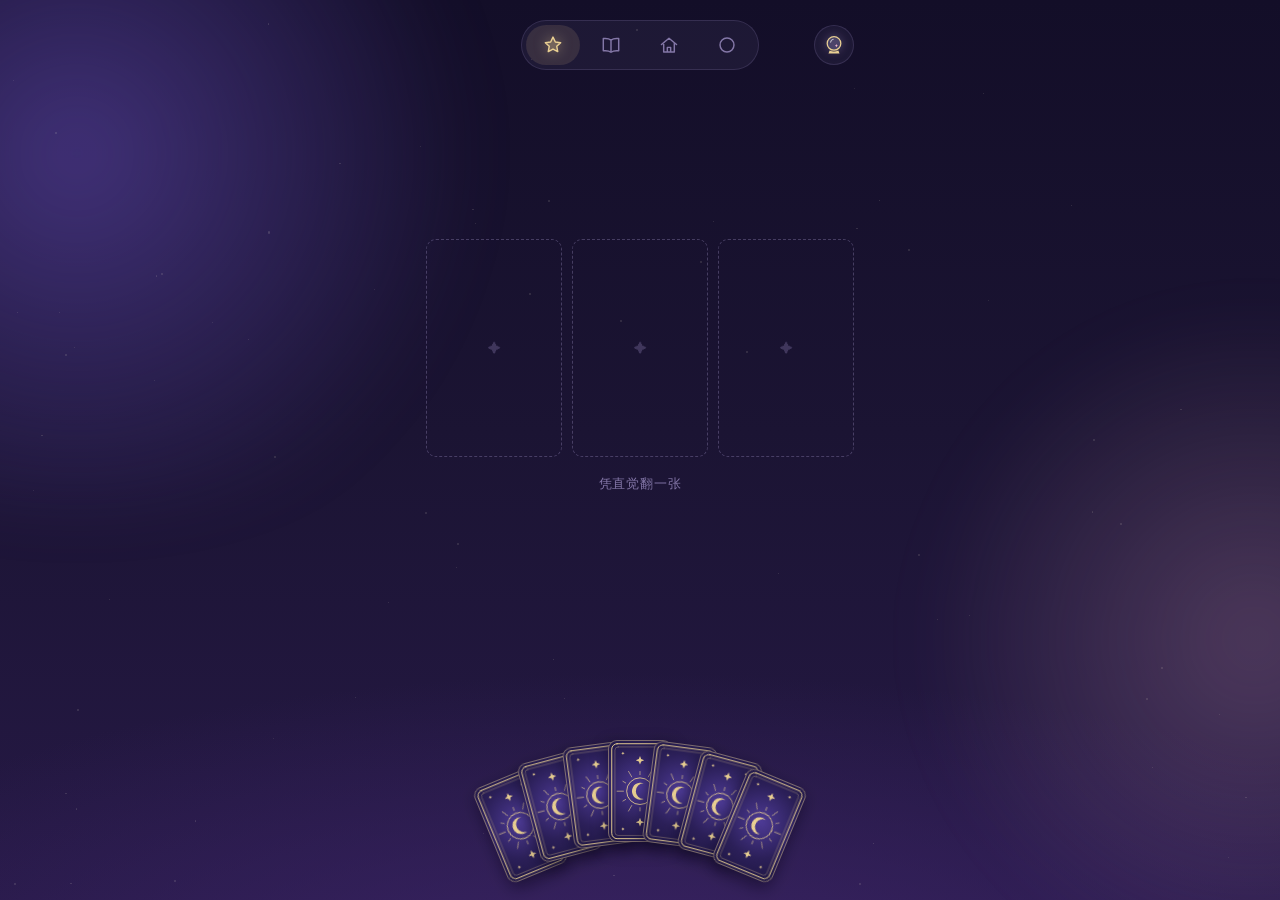
==== commit f826bf44: "重做：塔罗主题 + 沙漏倒计时 - 删掉旧代码，按 core / themes / tasks.js 重新搭结构 - 任务清单以 Notion「TerribleDay 重做规划」为准，去掉上色 - 塔" ====
--- a/index.html
+++ b/index.html
@@ -1,1095 +1,24 @@
-<!DOCTYPE html>
+<!doctype html>
 <html lang="zh-CN">
 <head>
-<meta charset="UTF-8">
+<meta charset="utf-8">
 <meta name="viewport" content="width=device-width,initial-scale=1,maximum-scale=1,user-scalable=no,viewport-fit=cover">
-<title>今天做什么?</title>
-<link rel="manifest" href="./manifest.json">
-<meta name="theme-color" content="#0B1026" id="metaTheme">
+<title>今天做什么</title>
+<meta name="theme-color" content="#1B1433">
 <meta name="apple-mobile-web-app-capable" content="yes">
 <meta name="mobile-web-app-capable" content="yes">
-<meta name="apple-mobile-web-app-status-bar-style" content="default">
-<meta name="apple-mobile-web-app-title" content="拾碎">
+<meta name="apple-mobile-web-app-status-bar-style" content="black-translucent">
+<meta name="apple-mobile-web-app-title" content="今天做什么">
 <meta name="format-detection" content="telephone=no">
-<link rel="apple-touch-icon" href="./icon.svg">
-<link rel="icon" type="image/svg+xml" href="./icon.svg">
-<style>
-*{margin:0;padding:0;box-sizing:border-box;-webkit-tap-highlight-color:transparent}
-html,body{height:100%;overflow:hidden}
-:root{
-  --bg:#F7F6F2;
-  --bg-img:none;
-  --text:#1C1C1A;
-  --dim:rgba(28,28,26,.45);
-  --panel:rgba(252,251,248,.92);
-  --border:rgba(28,28,26,.12);
-  --accent:#D94E3B;
-  --accent2:#2B2B28;
-  --on-accent:#fff;
-  --radius:20px;
-  --btn-radius:10px;
-  --font-title:"Songti SC","Noto Serif SC","STSong",serif;
-  --font-num:"Didot","Bodoni 72","Bodoni MT",Georgia,serif;
-}
-body{
-  font-family:-apple-system,BlinkMacSystemFont,"PingFang SC","Hiragino Sans GB","Microsoft YaHei",sans-serif;
-  user-select:none;-webkit-user-select:none;touch-action:manipulation;
-  background-color:var(--bg);background-image:var(--bg-img);
-  color:var(--text);transition:background-color .4s,color .4s,opacity .5s;
-}
-body.loading{opacity:0}
-.hidden{display:none!important}
-button{font-family:inherit}
-button:focus-visible{outline:2px solid var(--accent);outline-offset:2px}
-
-/* 星空画布（主题开启 fx.sky 时才显示） */
-#sky{position:fixed;inset:0;width:100%;height:100%;z-index:0;pointer-events:none}
-
-#stage{
-  position:relative;z-index:1;
-  height:100%;display:flex;flex-direction:column;align-items:center;justify-content:space-between;
-  padding:max(env(safe-area-inset-top),24px) 20px max(env(safe-area-inset-bottom),24px);
-}
-
-/* 顶部场景切换 */
-.top-bar{display:flex;flex-direction:column;align-items:center;gap:14px;width:100%;margin-top:8px}
-#modes{
-  display:flex;flex-wrap:wrap;justify-content:center;
-  background:rgba(0,0,0,.04);padding:4px;border-radius:18px;
-  border:1px solid var(--border);gap:4px;max-width:300px;
-}
-.mode-btn{
-  border:none;background:transparent;color:var(--dim);
-  padding:8px 14px;border-radius:14px;font-size:12px;font-weight:600;
-  letter-spacing:.05em;cursor:pointer;transition:all .25s;
-  flex:1 1 45%;text-align:center;
-}
-.mode-btn.active{background:var(--panel);color:var(--text);box-shadow:0 2px 8px rgba(0,0,0,.06)}
-
-h1{
-  font-family:var(--font-title);
-  font-size:clamp(20px,5vw,28px);font-weight:700;letter-spacing:.08em;
-  text-align:center;transition:all .3s;
-}
-#hint{font-size:12px;color:var(--dim);letter-spacing:.12em;text-align:center;min-height:18px}
-
-/* 转盘 */
-#wheelWrap{position:relative;width:min(78vw,340px);aspect-ratio:1;margin:auto 0}
-#wheel{position:relative;z-index:1;width:100%;height:100%;display:block;cursor:pointer;transition:transform .2s}
-#wheel:active{transform:scale(.985)}
-#pointer{
-  position:absolute;top:-6px;left:50%;transform:translateX(-50%);
-  width:2px;height:26px;background:var(--accent);z-index:10;border-radius:2px;
-}
-#pointer::after{
-  content:'';position:absolute;bottom:-4px;left:50%;transform:translateX(-50%);
-  width:7px;height:7px;border-radius:50%;background:var(--accent);
-}
-
-/* 抽卡弹窗 */
-#card{
-  position:absolute;left:-2%;right:-2%;top:50%;transform:translateY(-50%);z-index:15;max-height:118%;
-  display:flex;flex-direction:column;align-items:center;justify-content:center;
-  gap:10px;background:var(--panel);border:1px solid var(--border);
-  border-radius:var(--radius);box-shadow:0 16px 40px rgba(0,0,0,.08);
-  padding:22px 18px;min-height:76%;animation:cardIn .35s cubic-bezier(.2,1,.3,1);
-  backdrop-filter:blur(16px);-webkit-backdrop-filter:blur(16px);
-  overflow-y:auto;
-}
-@keyframes cardIn{from{opacity:0;transform:translateY(-46%) scale(.92)}to{opacity:1;transform:translateY(-50%)}}
-#cardTag{font-size:10px;letter-spacing:.2em;color:var(--dim);padding:3px 10px;border:1px solid var(--border);border-radius:99px;text-align:center}
-#cardTitle{
-  font-family:var(--font-title);
-  font-size:clamp(16px,4.2vw,19px);font-weight:700;text-align:center;
-  color:var(--text);line-height:1.5;padding:2px 6px;
-}
-#cardMeta{font-size:11px;color:var(--accent);letter-spacing:.15em}
-#cardActions{display:flex;flex-direction:column;gap:8px;width:100%;max-width:230px;margin-top:2px}
-
-.btn{
-  border:none;cursor:pointer;padding:11px 18px;
-  font-size:13px;font-weight:600;letter-spacing:.06em;
-  background:var(--text);color:var(--bg);border-radius:var(--btn-radius);
-  transition:transform .2s,background .2s;width:100%;
-}
-.btn:active{transform:scale(.97)}
-.btn.accent{background:var(--accent);color:var(--on-accent)}
-.btn.ghost{background:transparent;color:var(--text);border:1px solid var(--border);font-weight:500}
-.btn.choice{text-align:left;line-height:1.45;font-size:12px;padding:10px 12px}
-.btn.choice b{color:var(--accent);font-weight:600;margin-right:4px}
-.btn.choice i{font-style:normal;color:var(--dim);margin-left:4px}
-.linkbtn{background:none;border:none;color:var(--dim);font-size:12px;letter-spacing:.15em;padding:6px;cursor:pointer}
-
-/* 底部碎片 */
-#footer{display:flex;flex-direction:column;align-items:center;gap:6px;margin-bottom:4px}
-#dots{display:flex;gap:6px;min-height:12px;align-items:center}
-.dot{width:7px;height:7px;border-radius:50%;background:var(--accent);animation:pop .3s ease-out}
-@keyframes pop{from{transform:scale(0)}to{transform:scale(1)}}
-#fragText{font-size:11px;color:var(--dim);letter-spacing:.15em}
-
-/* 设置 */
-#gear{
-  position:fixed;top:max(env(safe-area-inset-top),14px);right:16px;z-index:50;
-  width:38px;height:38px;border-radius:50%;
-  border:1px solid var(--border);background:var(--panel);
-  color:var(--text);font-size:16px;cursor:pointer;
-  display:flex;align-items:center;justify-content:center;
-}
-#settings{
-  position:fixed;inset:0;z-index:60;background:rgba(0,0,0,.35);
-  backdrop-filter:blur(4px);-webkit-backdrop-filter:blur(4px);
-  opacity:0;pointer-events:none;transition:opacity .3s;display:flex;justify-content:flex-end;
-}
-#settings.open{opacity:1;pointer-events:auto}
-#settings .panel{
-  width:min(78vw,300px);height:100%;background-color:var(--bg);background-image:var(--bg-img);
-  border-left:1px solid var(--border);padding:max(env(safe-area-inset-top),20px) 18px 18px;
-  transform:translateX(100%);transition:transform .35s cubic-bezier(.2,.8,.2,1);overflow-y:auto;
-}
-#settings.open .panel{transform:none}
-.panel-head{display:flex;justify-content:space-between;align-items:center;margin-bottom:20px}
-.panel-head span{font-size:15px;font-weight:700;letter-spacing:.15em}
-.x{border:none;background:none;color:var(--dim);font-size:20px;cursor:pointer;padding:4px}
-.sec{font-size:10px;letter-spacing:.2em;color:var(--dim);margin:16px 0 10px}
-.theme-grid{display:grid;grid-template-columns:1fr 1fr;gap:10px}
-.theme-item{
-  border:1px solid var(--border);border-radius:12px;padding:10px;
-  cursor:pointer;background:var(--panel);text-align:center;transition:all .2s;
-}
-.theme-item .sw{height:44px;border-radius:8px;margin-bottom:8px;border:1px solid var(--border)}
-.theme-item .nm{font-size:11px;color:var(--text);font-weight:500}
-.theme-item.on{border-color:var(--accent);box-shadow:0 0 0 1.5px var(--accent)}
-
-/* 专注执行页 + 倒计时 */
-#taskView{
-  position:fixed;inset:0;z-index:40;
-  display:flex;flex-direction:column;align-items:center;justify-content:center;
-  gap:14px;background-color:var(--bg);background-image:var(--bg-img);text-align:center;
-  padding:max(env(safe-area-inset-top),28px) 24px max(env(safe-area-inset-bottom),28px);
-  color:var(--text);animation:fadeIn .35s ease-out;
-}
-@keyframes fadeIn{from{opacity:0}to{opacity:1}}
-#taskTag{font-size:11px;letter-spacing:.25em;color:var(--accent);border:1px solid var(--accent);padding:4px 12px;border-radius:99px}
-#taskName{
-  font-family:var(--font-title);
-  font-size:clamp(19px,5.4vw,28px);font-weight:700;
-  letter-spacing:.05em;line-height:1.45;max-width:92%;
-  transition:color .4s,transform .4s;
-}
-#timer{position:relative;width:min(60vw,236px);aspect-ratio:1;margin:6px 0}
-#timer svg{width:100%;height:100%;transform:rotate(-90deg);overflow:visible}
-#timer .track{fill:none;stroke:var(--border);stroke-width:2.5}
-#timer .prog{fill:none;stroke:var(--accent);stroke-width:3;stroke-linecap:round;transition:stroke-dashoffset .35s linear}
-#timer .head{fill:var(--accent);transition:cx .35s linear,cy .35s linear}
-#timeBox{position:absolute;inset:0;display:flex;flex-direction:column;align-items:center;justify-content:center;gap:8px}
-#timeText{font-family:var(--font-num);font-size:clamp(42px,12vw,60px);line-height:1;font-weight:400}
-#timeText span{display:inline-block;width:.62em;text-align:center}
-#timeText span.c{width:.3em}
-#timeText span.txt{width:auto;font-family:var(--font-title);font-size:.55em;letter-spacing:.12em;color:var(--accent)}
-#timeSub{font-size:11px;color:var(--dim);letter-spacing:.18em;max-width:80%;line-height:1.5}
-#timeCtrl{display:flex;align-items:center;gap:14px}
-.round{
-  width:46px;height:46px;border-radius:50%;flex:none;
-  border:1px solid var(--border);background:var(--panel);color:var(--text);
-  font-size:13px;font-weight:600;cursor:pointer;
-}
-.round:disabled{opacity:.3}
-#startBtn{width:auto;min-width:132px;padding:13px 22px}
-#taskBtns{display:flex;flex-direction:column;align-items:center;gap:6px;width:100%;max-width:260px;margin-top:4px}
-#taskView.done #taskName{color:var(--accent);transform:scale(1.03)}
-#taskView.over .prog{animation:ringPulse 1.6s ease-in-out infinite}
-@keyframes ringPulse{0%,100%{opacity:1}50%{opacity:.35}}
-#plusOne{
-  position:absolute;left:50%;top:42%;transform:translate(-50%,0);
-  font-family:var(--font-title);font-size:18px;letter-spacing:.2em;color:var(--accent);
-  opacity:0;pointer-events:none;
-}
-#taskView.done #plusOne{animation:floatUp 1.3s ease-out forwards}
-@keyframes floatUp{0%{opacity:0;transform:translate(-50%,10px)}25%{opacity:1}100%{opacity:0;transform:translate(-50%,-50px)}}
-
-@media (prefers-reduced-motion:reduce){
-  *{animation-duration:.01ms!important;transition-duration:.01ms!important}
-}
-</style>
-<!-- 当前主题的额外样式（由主题文件的 css 字段注入） -->
-<style id="themeCss"></style>
+<link rel="manifest" href="manifest.json">
+<link rel="icon" type="image/svg+xml" href="icon.svg">
+<link rel="apple-touch-icon" href="icon-180.png">
+<link rel="stylesheet" href="core/base.css">
+<!-- 默认主题的样式先放这里，打开时不会闪一下；换主题时会被替换 -->
+<link rel="stylesheet" href="themes/tarot/style.css" id="theme-css">
+<script type="module" src="core/main.js"></script>
 </head>
-<body class="loading">
-
-<canvas id="sky" class="hidden"></canvas>
-
-<button id="gear" aria-label="设置">⚙</button>
-
-<div id="settings">
-  <div class="panel">
-    <div class="panel-head"><span>外 观</span><button id="closeSettings" class="x" aria-label="关闭">✕</button></div>
-    <div class="sec">主题风格</div>
-    <div class="theme-grid" id="themeGrid"></div>
-  </div>
-</div>
-
-<main id="stage">
-  <div class="top-bar">
-    <div id="modes">
-      <button class="mode-btn active" data-mode="quick">随地 10m</button>
-      <button class="mode-btn" data-mode="dorm">宿舍 30m+</button>
-      <button class="mode-btn" data-mode="library">图书馆 30m</button>
-      <button class="mode-btn" data-mode="lazy">不想动</button>
-    </div>
-    <h1 id="headline">拾起一块碎片</h1>
-    <p id="hint">轻点转盘，交给直觉</p>
-  </div>
-
-  <div id="wheelWrap">
-    <div id="pointer"></div>
-    <canvas id="wheel"></canvas>
-    <div id="card" class="hidden">
-      <div id="cardTag"></div>
-      <div id="cardTitle"></div>
-      <div id="cardMeta"></div>
-      <div id="cardActions"></div>
-    </div>
-  </div>
-
-  <div id="footer">
-    <div id="dots"></div>
-    <div id="fragText">今日已拾起 0 块时间碎片</div>
-  </div>
-</main>
-
-<section id="taskView" class="hidden">
-  <span id="taskTag">进行中</span>
-  <h2 id="taskName"></h2>
-  <div id="timer">
-    <svg viewBox="0 0 200 200" aria-hidden="true">
-      <circle class="track" cx="100" cy="100" r="88"></circle>
-      <circle class="prog" id="prog" cx="100" cy="100" r="88"></circle>
-      <circle class="head" id="head" cx="188" cy="100" r="4.5"></circle>
-    </svg>
-    <div id="timeBox">
-      <div id="timeText"></div>
-      <div id="timeSub"></div>
-    </div>
-  </div>
-  <div id="timeCtrl">
-    <button class="round" id="minusBtn" aria-label="减 5 分钟">−5</button>
-    <button class="btn accent" id="startBtn">开始计时</button>
-    <button class="round" id="plusBtn" aria-label="加 5 分钟">+5</button>
-  </div>
-  <div id="taskBtns">
-    <button class="btn ghost" id="doneBtn">做完了 ✓</button>
-    <button class="linkbtn" id="quitBtn">先不做了</button>
-  </div>
-  <div id="plusOne">+1 块碎片</div>
-</section>
-
-<script>
-(function(){
-'use strict';
-
-/* =====================================================
-   场景与微任务
-   - min：默认倒计时分钟数（任务 > 分类 > 场景，越具体越优先）
-   - stop：到点要提醒"放下手机"的容易沉迷项
-   - 任务可以直接写字符串，也可以写 {t:'内容', min:分钟}
-   ===================================================== */
-var MODES = {
-  quick: {
-    label: '随地 10m', min: 10,
-    categories: [
-      { name: '涂涂画画', tasks: [
-        '在 iPad 或纸上画满 5 个方格的控笔排线',
-        '随便挑个顺眼的局部（眼睛或手）速涂一下',
-        '不找参考，随手给 OC 画个草图',
-        '凭感觉乱画一个小表情或小物件'
-      ]},
-      { name: '好玩的学', tasks: [
-        '打开多邻国，随便玩两关',
-        '打开 Mimo，学一节 HTML',
-        '让 AI 用英语给你出几道小题',
-        '找 AI 用英语闲聊几句，完全不管语法',
-        '找 ChatGPT 玩一点 Python 或 PowerShell'
-      ]},
-      { name: '聊 OC', tasks: [
-        '找 ChatGPT 聊一个 OC 设定',
-        '写下脑子里闪过的三句对话，不用管上下文',
-        '给 OC 想一件今天会遇到的小事'
-      ]},
-      { name: '看漫画/小说', stop: true, tasks: [
-        '看一话漫画，打发一下时间',
-        '看一章小说，到点就停'
-      ]},
-      { name: '随手记一笔', tasks: [
-        '在 Notion 计划表里记一条，或者勾掉一条',
-        '用三句话记下今天发生的一个小细节'
-      ]},
-      { name: '数字大扫除', tasks: [
-        '去相册里删掉 10 张没用的截图或废片',
-        '关掉浏览器里一直没关的 3 个旧标签页',
-        '把备忘录里积灰的一条零碎想法整理归位'
-      ]}
-    ]
-  },
-  library: {
-    label: '图书馆 30m', min: 30,
-    categories: [
-      { name: '计算机一级', tasks: [
-        '做一组计算机一级选择题',
-        '搞懂一个计算机一级知识点',
-        '练一道计算机一级操作题'
-      ]},
-      { name: '初级会计', min: 40, tasks: [
-        '看一节初级会计的课',
-        '把上一节初级会计课的笔记过一遍'
-      ]},
-      { name: 'Coding', tasks: [
-        '打开项目书，挑一小块能做完的做掉',
-        '想想 GitHub 项目下一步做什么，记下来',
-        '找 ChatGPT 学一点 Python 或 PowerShell'
-      ]},
-      { name: '整理规划', tasks: [
-        '整理一下 Notion 里的项目书',
-        '更新计划表，排一排这周要做的事'
-      ]},
-      { name: '写 OC', tasks: [
-        '自己动笔，写一段 OC',
-        '把和 ChatGPT 聊出来的设定整理成文字'
-      ]},
-      { name: '认真画 OC', min: 45, tasks: [
-        '找好参考素材，认真画一张 OC',
-        '补完之前画了一半搁置的草稿'
-      ]}
-    ]
-  },
-  dorm: {
-    label: '宿舍 30m+', min: 30,
-    categories: [
-      { name: '十字绣/不织布', min: 40, tasks: [
-        '放首喜欢的歌，绣完一小块同色区域',
-        '推进一段不织布作品'
-      ]},
-      { name: '编织', tasks: [
-        '编一段手链，累了随时收摊',
-        '挑好颜色，开一条新手链'
-      ]},
-      { name: '手账', min: 40, tasks: [
-        '做一页完整的手账',
-        '剪好几个手账素材备用',
-        '搭配下一期的贴纸和纸胶带色系'
-      ]},
-      { name: '上色', min: 45, tasks: [
-        '认真给一张图上色',
-        '给之前的线稿铺好底色'
-      ]},
-      { name: '做题', tasks: [
-        '做一篇英语阅读，做完对答案',
-        '做一部分卷子，做完对答案'
-      ]},
-      { name: '电脑时间', tasks: [
-        '做一组计算机一级题',
-        {t:'看一节初级会计的课', min:40},
-        '打开项目书，挑一小块做掉'
-      ]},
-      { name: '写画 OC', min: 45, tasks: [
-        '自己动笔，写一段 OC',
-        '找好参考，认真画一张 OC'
-      ]},
-      { name: '电影/动漫', stop: true, tasks: [
-        '看一集动漫，到点就停',
-        '看半小时电影，到点就停'
-      ]}
-    ]
-  },
-  lazy: {
-    label: '不想动', min: 10,
-    categories: [
-      { name: '听歌发呆', tasks: [
-        '闭上眼睛，完整听完两首喜欢的歌',
-        '挑一首没听过的纯音乐，放空一会',
-        '闭眼听歌，想想明天早上吃什么'
-      ]},
-      { name: '找AI扯淡', tasks: [
-        '找 AI 吐槽一下今天的无聊瞬间',
-        '跟 AI 一起脑暴一个离谱的架空设定'
-      ]},
-      { name: '给Claude找麻烦', tasks: [
-        '给 Claude 出一道刁钻的难题',
-        '让 Claude 帮你干一件离谱的小事',
-        '挑挑 Claude 上一个回答的毛病'
-      ]},
-      { name: '刷推特', stop: true, min: 15, tasks: [
-        '刷一会推特，到点就放下'
-      ]},
-      { name: '翻旧作品', tasks: [
-        '翻翻以前画过的图或写过的片段，夸自己两句',
-        '看看收藏夹里的漂亮插画养养眼'
-      ]},
-      { name: '伸展喝水', min: 5, tasks: [
-        '去接杯温水喝掉，顺便拉拉肩膀',
-        '站起来转转手腕和脖子，顺手扔掉 3 个垃圾'
-      ]},
-      { name: '心安理得休息', tasks: [
-        '正式批准自己什么都不干',
-        '趴着或靠着闭目养神，天塌下来也不管'
-      ]}
-    ]
-  }
-};
-
-/* ===== 主题（兜底，真正的主题在 themes/ 里） ===== */
-window.__THEMES__ = window.__THEMES__ || {};
-window.__THEMES__.minimal = window.__THEMES__.minimal || {
-  name: '宣纸朱砂', bg: '#F7F6F2', text: '#1C1C1A', dim: 'rgba(28,28,26,.45)',
-  panel: 'rgba(252,251,248,.94)', border: 'rgba(28,28,26,.14)',
-  accent: '#D94E3B', accent2: '#2B2B28',
-  wheel: ['#FDFCFA','#F2EFE9','#EAE6DF']
-};
-var THEMES = window.__THEMES__;
-var DEFAULT_THEME = 'moon';
-var themeKeys = [];
-
-/* ===== 状态 ===== */
-var currentTheme = 'minimal';
-var currentMode = 'quick';
-var stage = 'idle';
-var rotation = 0;
-var spinning = false;
-var spinRound = 0;
-var spinResults = [];
-var picked = null;
-
-function $(id){return document.getElementById(id);}
-var headline=$('headline'),hint=$('hint'),wheelWrap=$('wheelWrap'),canvas=$('wheel'),
-    card=$('card'),cardTag=$('cardTag'),cardTitle=$('cardTitle'),cardMeta=$('cardMeta'),cardActions=$('cardActions'),
-    gear=$('gear'),settings=$('settings'),closeSettings=$('closeSettings'),themeGrid=$('themeGrid'),
-    taskView=$('taskView'),taskName=$('taskName'),taskTag=$('taskTag'),
-    dotsEl=$('dots'),fragText=$('fragText'),themeCss=$('themeCss'),metaTheme=$('metaTheme'),
-    timeText=$('timeText'),timeSub=$('timeSub'),prog=$('prog'),head=$('head'),
-    startBtn=$('startBtn'),minusBtn=$('minusBtn'),plusBtn=$('plusBtn'),doneBtn=$('doneBtn'),quitBtn=$('quitBtn');
-
-function getCategories(){ return MODES[currentMode].categories; }
-function randomItem(arr){ return arr[Math.floor(Math.random()*arr.length)]; }
-function lsGet(k){ try{ return localStorage.getItem(k); }catch(e){ return null; } }
-function lsSet(k,v){ try{ localStorage.setItem(k,v); }catch(e){} }
-function lsDel(k){ try{ localStorage.removeItem(k); }catch(e){} }
-function theme(){ return THEMES[currentTheme] || THEMES.minimal; }
-function fx(){ return theme().fx || {}; }
-
-/* 把一条原始任务变成带时长的条目 */
-function makeItem(cat, raw){
-  var o = typeof raw==='string' ? {t:raw} : raw;
-  return {
-    catName: cat.name, catObj: cat, raw: raw, task: o.t,
-    min: o.min || cat.min || MODES[currentMode].min,
-    stop: !!(o.stop || cat.stop),
-    mode: MODES[currentMode].label
-  };
-}
-function rawText(raw){ return typeof raw==='string' ? raw : raw.t; }
-
-/* ===== 今日碎片 ===== */
-function getTodayKey(){
-  var d=new Date();
-  return 'frag_'+d.getFullYear()+'_'+(d.getMonth()+1)+'_'+d.getDate();
-}
-function getFragCount(){ return parseInt(lsGet(getTodayKey())||'0',10) || 0; }
-function addFragCount(){
-  lsSet(getTodayKey(), String(getFragCount()+1));
-  renderFrags();
-}
-function renderFrags(){
-  var c = getFragCount();
-  dotsEl.innerHTML='';
-  for(var i=0;i<Math.min(c,12);i++){
-    var d=document.createElement('span');
-    d.className='dot';
-    dotsEl.appendChild(d);
-  }
-  fragText.textContent = c>0 ? ('今日已拾起 '+c+' 块时间碎片') : '今日尚未拾起碎片';
-  sky.frags = c;
-}
-
-/* ===== 主题应用 ===== */
-function applyTheme(k,save){
-  var t=THEMES[k]; if(!t) return;
-  currentTheme=k;
-  var r=document.documentElement.style;
-  r.setProperty('--bg',t.bg);
-  r.setProperty('--bg-img',t.bgImg||'none');
-  r.setProperty('--text',t.text);
-  r.setProperty('--dim',t.dim);
-  r.setProperty('--panel',t.panel);
-  r.setProperty('--border',t.border);
-  r.setProperty('--accent',t.accent);
-  r.setProperty('--accent2',t.accent2||t.text);
-  r.setProperty('--on-accent',t.onAccent||'#fff');
-  r.setProperty('--radius',t.radius||t.cardRadius||'20px');
-  r.setProperty('--btn-radius',t.btnRadius||'10px');
-  r.setProperty('--font-title',t.fontTitle||'"Songti SC","Noto Serif SC","STSong",serif');
-  r.setProperty('--font-num',t.fontNum||'"Didot","Bodoni 72","Bodoni MT",Georgia,serif');
-  themeCss.textContent = t.css || '';
-  metaTheme.setAttribute('content', t.bg);
-  if(save) lsSet('wheel-theme',k);
-  setSky(!!fx().sky);
-  updateThemeGrid();
-  drawWheel();
-}
-function buildThemeGrid(){
-  themeGrid.innerHTML='';
-  themeKeys.forEach(function(k){
-    var t=THEMES[k],item=document.createElement('div');
-    item.className='theme-item';
-    item.dataset.key=k;
-    var sw=document.createElement('div');
-    sw.className='sw';
-    sw.style.background = t.swatch || ('linear-gradient(135deg,'+((t.wheel&&t.wheel[0])||t.bg)+' 65%,'+t.accent+' 35%)');
-    var nm=document.createElement('div');
-    nm.className='nm'; nm.textContent=t.name;
-    item.appendChild(sw); item.appendChild(nm);
-    item.addEventListener('click',function(){applyTheme(k,true);});
-    themeGrid.appendChild(item);
-  });
-  updateThemeGrid();
-}
-function updateThemeGrid(){
-  themeGrid.querySelectorAll('.theme-item').forEach(function(el){
-    el.classList.toggle('on',el.dataset.key===currentTheme);
-  });
-}
-function finishThemes(){
-  themeKeys=Object.keys(THEMES);
-  buildThemeGrid();
-  var saved=lsGet('wheel-theme');
-  var k = saved && THEMES[saved] ? saved : (THEMES[DEFAULT_THEME] ? DEFAULT_THEME : 'minimal');
-  applyTheme(k,false);
-  document.body.classList.remove('loading');
-}
-function loadThemes(){
-  var bail=setTimeout(function(){ document.body.classList.remove('loading'); },1500);
-  return fetch('./themes.json')
-    .then(function(res){if(!res.ok)throw 0;return res.json();})
-    .then(function(data){
-      var chain=Promise.resolve();
-      (data.files||[]).forEach(function(f){
-        chain=chain.then(function(){
-          return new Promise(function(res){
-            var s=document.createElement('script');
-            s.src='./'+f;s.onload=res;s.onerror=res;
-            document.head.appendChild(s);
-          });
-        });
-      });
-      return chain;
-    })
-    .catch(function(){})
-    .then(function(){ clearTimeout(bail); finishThemes(); });
-}
-
-/* ===== 转盘绘制 ===== */
-function segColor(t,i,n){
-  var p=t.wheel||[t.bg], L=p.length, k=i%L;
-  if(i===n-1 && n>1 && k===0) k=1%L;   // 首尾不撞色
-  return p[k];
-}
-function drawWheel(){
-  var w=wheelWrap.clientWidth; if(!w) return;
-  var dpr=window.devicePixelRatio||1;
-  canvas.width=w*dpr;canvas.height=w*dpr;
-  var ctx=canvas.getContext('2d');
-  ctx.setTransform(dpr,0,0,dpr,0,0);
-  var t=theme(), f=t.fx||{};
-  var cx=w/2,cy=w/2,R=w/2-6;
-  var ring = f.ticks ? Math.max(10,w*0.04) : 0;
-  var Rs = R-ring;
-  var cats=getCategories(),n=cats.length,step=Math.PI*2/n;
-  var line=t.wheelLine||t.border, txt=t.wheelText||t.text;
-  ctx.clearRect(0,0,w,w);
-
-  for(var i=0;i<n;i++){
-    var s=rotation+i*step,e=s+step;
-    ctx.beginPath();ctx.moveTo(cx,cy);ctx.arc(cx,cy,Rs,s,e);ctx.closePath();
-    ctx.fillStyle=segColor(t,i,n);ctx.fill();
-    ctx.strokeStyle=line;ctx.lineWidth=1;ctx.stroke();
-  }
-
-  if(f.ticks){
-    /* 玻璃高光 */
-    var g=ctx.createRadialGradient(cx,cy,Rs*0.15,cx,cy,Rs);
-    g.addColorStop(0,'rgba(255,255,255,0)');
-    g.addColorStop(0.75,'rgba(255,255,255,.02)');
-    g.addColorStop(1,'rgba(255,255,255,.09)');
-    ctx.beginPath();ctx.arc(cx,cy,Rs,0,Math.PI*2);ctx.fillStyle=g;ctx.fill();
-    /* 外圈表盘：60 格刻度，像一只钟 */
-    ctx.beginPath();ctx.arc(cx,cy,R,0,Math.PI*2);
-    ctx.strokeStyle=t.accent;ctx.lineWidth=1.2;ctx.stroke();
-    ctx.beginPath();ctx.arc(cx,cy,Rs,0,Math.PI*2);
-    ctx.strokeStyle=line;ctx.lineWidth=1;ctx.stroke();
-    for(var k=0;k<60;k++){
-      var a=rotation+k*Math.PI/30, big=k%5===0;
-      var r1=R-3, r2=R-3-(big?ring*0.5:ring*0.25);
-      ctx.beginPath();
-      ctx.moveTo(cx+Math.cos(a)*r1,cy+Math.sin(a)*r1);
-      ctx.lineTo(cx+Math.cos(a)*r2,cy+Math.sin(a)*r2);
-      ctx.strokeStyle=big?t.accent:line;ctx.lineWidth=big?1.2:1;ctx.stroke();
-    }
-    /* 扇区分界处的小金点 */
-    for(var j=0;j<n;j++){
-      var b=rotation+j*step;
-      ctx.beginPath();ctx.arc(cx+Math.cos(b)*Rs,cy+Math.sin(b)*Rs,2.2,0,Math.PI*2);
-      ctx.fillStyle=t.accent;ctx.fill();
-    }
-  }
-
-  /* 分类文字 */
-  var fs=Math.round(w*(n>7?0.034:0.037));
-  for(var m=0;m<n;m++){
-    ctx.save();
-    ctx.translate(cx,cy);
-    var mid=rotation+m*step+step/2;
-    var flip=Math.cos(mid)<0;            /* 左半边的字翻过来，不倒着读 */
-    ctx.rotate(flip?mid+Math.PI:mid);
-    ctx.textAlign=flip?'left':'right';ctx.textBaseline='middle';
-    ctx.fillStyle=txt;
-    ctx.font='600 '+fs+'px -apple-system,"PingFang SC",sans-serif';
-    ctx.fillText(cats[m].name, flip?-(Rs-14):(Rs-14), 0);
-    ctx.restore();
-  }
-
-  if(!f.ticks){
-    ctx.beginPath();ctx.arc(cx,cy,R,0,Math.PI*2);
-    ctx.strokeStyle=t.text;ctx.lineWidth=1.5;ctx.stroke();
-  }
-
-  /* 中心轴 */
-  var hr=Rs*(f.moonHub?0.17:0.14);
-  ctx.save();
-  if(f.moonHub){ ctx.shadowColor=t.accent; ctx.shadowBlur=14; }
-  ctx.beginPath();ctx.arc(cx,cy,hr,0,Math.PI*2);
-  ctx.fillStyle=t.bg;ctx.fill();
-  ctx.restore();
-  ctx.beginPath();ctx.arc(cx,cy,hr,0,Math.PI*2);
-  ctx.strokeStyle=f.moonHub?t.accent:t.text;ctx.lineWidth=1.3;ctx.stroke();
-  if(f.moonHub){
-    /* 一弯新月（不跟着转） */
-    ctx.beginPath();ctx.arc(cx,cy,hr*0.52,0,Math.PI*2);
-    ctx.fillStyle=t.accent;ctx.fill();
-    ctx.beginPath();ctx.arc(cx+hr*0.24,cy-hr*0.14,hr*0.46,0,Math.PI*2);
-    ctx.fillStyle=t.bg;ctx.fill();
-  }else{
-    ctx.beginPath();ctx.arc(cx,cy,3.5,0,Math.PI*2);
-    ctx.fillStyle=t.accent;ctx.fill();
-  }
-}
-
-function spinTo(targetIndex,n,onDone){
-  if(spinning)return;spinning=true;
-  var step=Math.PI*2/n,tau=Math.PI*2;
-  var cur=((rotation%tau)+tau)%tau;
-  var delta=(-Math.PI/2-(targetIndex+0.5)*step-cur);
-  delta=((delta%tau)+tau)%tau;
-  var total=delta+(4+Math.random()*2)*tau;
-  var start=rotation,dur=2600+Math.random()*500,t0=performance.now();
-  function frame(now){
-    var p=Math.min((now-t0)/dur,1),e=1-Math.pow(1-p,4);
-    rotation=start+total*e;
-    drawWheel();
-    if(p<1)requestAnimationFrame(frame);
-    else{spinning=false;onDone(targetIndex);}
-  }
-  requestAnimationFrame(frame);
-}
-
-/* ===== 转动与抽卡 ===== */
-function startSpin(){
-  if(spinning)return;
-  stage='spinning';
-  card.classList.add('hidden');
-  headline.textContent='听凭直觉…';
-  hint.textContent='看看落在哪一块';
-  var cats=getCategories();
-  var idx=Math.floor(Math.random()*cats.length);
-  spinTo(idx,cats.length,function(i){
-    spinRound++;
-    var cat=cats[i];
-    var item=makeItem(cat, randomItem(cat.tasks));
-    spinResults.push(item);
-    if(spinRound>=3) showThreeChoice();
-    else showResultCard(item);
-  });
-}
-
-function mkBtn(cls,text,fn){
-  var b=document.createElement('button');
-  b.className=cls; b.textContent=text;
-  b.addEventListener('click',fn);
-  return b;
-}
-
-function showResultCard(item){
-  stage='result';
-  var left=3-spinRound;
-  headline.textContent=item.catName;
-  hint.textContent=left>0?('不喜欢还可以重转 '+left+' 次'):'事不过三，就它啦';
-  cardTag.textContent=item.mode+' · '+item.catName;
-  cardTitle.textContent=item.task;
-  cardMeta.textContent='⏱ '+item.min+' 分钟'+(item.stop?' · 到点就停':'');
-  cardActions.innerHTML='';
-  cardActions.appendChild(mkBtn('btn accent','去做这件事 →',function(){ goTask(item); }));
-  if(item.catObj.tasks.length>1){
-    cardActions.appendChild(mkBtn('btn ghost','换个同类的 ↻',function(){
-      var others=item.catObj.tasks.filter(function(r){return rawText(r)!==item.task;});
-      var n=makeItem(item.catObj, randomItem(others));
-      item.task=n.task; item.min=n.min; item.stop=n.stop; item.raw=n.raw;
-      cardTitle.textContent=item.task;
-      cardMeta.textContent='⏱ '+item.min+' 分钟'+(item.stop?' · 到点就停':'');
-    }));
-  }
-  if(left>0){
-    cardActions.appendChild(mkBtn('btn ghost','重转大方向（剩 '+left+' 次）',startSpin));
-  }
-  cardActions.appendChild(mkBtn('linkbtn','算了，回到转盘',resetAll));
-  card.classList.remove('hidden');
-}
-
-function showThreeChoice(){
-  stage='three';
-  headline.textContent='三选一时刻';
-  hint.textContent='从刚才抽到的三件事里挑一件最顺眼的';
-  cardTag.textContent='直觉决断';
-  cardTitle.textContent='挑一件最没压力的';
-  cardMeta.textContent='';
-  cardActions.innerHTML='';
-  spinResults.forEach(function(r){
-    var b=document.createElement('button');
-    b.className='btn ghost choice';
-    var bb=document.createElement('b'); bb.textContent=r.catName;
-    var ii=document.createElement('i'); ii.textContent='· '+r.min+'′';
-    b.appendChild(bb); b.appendChild(document.createTextNode(r.task)); b.appendChild(ii);
-    b.addEventListener('click',function(){ goTask(r); });
-    cardActions.appendChild(b);
-  });
-  cardActions.appendChild(mkBtn('linkbtn','都不想做，回到转盘',resetAll));
-  card.classList.remove('hidden');
-}
-
-/* =====================================================
-   倒计时
-   用结束时间戳来算剩余时间，锁屏、切后台回来也是准的；
-   进行中的任务存在本地，关掉页面再打开会接着上次。
-   ===================================================== */
-var C = 2*Math.PI*88;
-prog.style.strokeDasharray = C;
-var T = {state:'ready', total:0, remain:0, end:0};
-var tickIv = null, audioCtx = null, lastStr = '';
-var ACTIVE_KEY = 'td-active';
-
-function fmt(ms){
-  var s=Math.max(0,Math.ceil(ms/1000)), m=Math.floor(s/60), ss=s%60;
-  return (m<10?'0':'')+m+':'+(ss<10?'0':'')+ss;
-}
-function remainNow(){ return T.state==='running' ? T.end-Date.now() : T.remain; }
-
-function renderTime(){
-  if(T.state==='running' && T.end-Date.now()<=0){ timeUp(true); return; }
-  var rem=remainNow();
-  var str = T.state==='over' ? 'over' : fmt(rem);
-  if(str!==lastStr){
-    lastStr=str;
-    if(str==='over') timeText.innerHTML='<span class="txt">时间到</span>';
-    else timeText.innerHTML=str.split('').map(function(ch){
-      return '<span'+(ch===':'?' class="c"':'')+'>'+ch+'</span>';
-    }).join('');
-  }
-  var frac = T.state==='over' ? 1 : Math.max(0,Math.min(1,rem/T.total));
-  prog.style.strokeDashoffset = C*(1-frac);
-  var a=frac*Math.PI*2;
-  head.setAttribute('cx',(100+88*Math.cos(a)).toFixed(2));
-  head.setAttribute('cy',(100+88*Math.sin(a)).toFixed(2));
-}
-function updateCtrl(){
-  var min=Math.round(T.total/60000);
-  startBtn.textContent = {ready:'开始计时',running:'暂停',paused:'继续',over:'再来 5 分钟'}[T.state];
-  minusBtn.disabled = plusBtn.disabled = (T.state==='over');
-  if(T.state==='ready') timeSub.textContent='共 '+min+' 分钟 · 不计时也能直接做';
-  else if(T.state==='running') timeSub.textContent = picked&&picked.stop ? '到点就放下哦' : '专注中';
-  else if(T.state==='paused') timeSub.textContent='已暂停';
-  else timeSub.textContent = picked&&picked.stop ? '到点啦，放下手机 ✦' : '做完了就点下面 ✓';
-  taskView.classList.toggle('over',T.state==='over');
-}
-function tickStart(){ tickStop(); tickIv=setInterval(renderTime,250); }
-function tickStop(){ if(tickIv){ clearInterval(tickIv); tickIv=null; } }
-
-function unlockAudio(){
-  try{
-    if(!audioCtx){ var AC=window.AudioContext||window.webkitAudioContext; if(AC) audioCtx=new AC(); }
-    if(audioCtx && audioCtx.state==='suspended') audioCtx.resume();
-  }catch(e){}
-}
-function chime(){
-  try{
-    if(audioCtx){
-      var now=audioCtx.currentTime;
-      [[1318.5,0],[987.8,.2],[1318.5,.4],[1975.5,.6]].forEach(function(p){
-        var o=audioCtx.createOscillator(), g=audioCtx.createGain();
-        o.type='sine'; o.frequency.value=p[0];
-        g.gain.setValueAtTime(0.0001,now+p[1]);
-        g.gain.exponentialRampToValueAtTime(0.16,now+p[1]+0.02);
-        g.gain.exponentialRampToValueAtTime(0.0001,now+p[1]+1.1);
-        o.connect(g); g.connect(audioCtx.destination);
-        o.start(now+p[1]); o.stop(now+p[1]+1.2);
-      });
-    }
-  }catch(e){}
-  try{ if(navigator.vibrate) navigator.vibrate([200,100,200]); }catch(e){}
-}
-function timeUp(sound){
-  T.state='over'; T.remain=0; tickStop();
-  if(sound) chime();
-  updateCtrl(); renderTime(); saveActive();
-}
-function startPause(){
-  unlockAudio();
-  if(T.state==='ready'||T.state==='paused'){
-    T.end=Date.now()+T.remain; T.state='running'; tickStart();
-  }else if(T.state==='running'){
-    T.remain=Math.max(0,T.end-Date.now()); T.state='paused'; tickStop();
-  }else{
-    T.total=T.remain=5*60000; T.end=Date.now()+T.remain; T.state='running'; tickStart();
-  }
-  updateCtrl(); renderTime(); saveActive();
-}
-function adjust(dm){
-  if(T.state==='over') return;
-  var d=dm*60000, rem=remainNow(), nr=Math.max(60000,rem+d);
-  if(T.state==='ready') T.total=nr;
-  else T.total=Math.max(T.total+(nr-rem),nr);
-  if(T.state==='running') T.end=Date.now()+nr; else T.remain=nr;
-  updateCtrl(); renderTime(); saveActive();
-}
-
-function saveActive(){
-  if(!picked) return;
-  lsSet(ACTIVE_KEY, JSON.stringify({
-    item:{catName:picked.catName,task:picked.task,min:picked.min,stop:picked.stop,mode:picked.mode},
-    T:{state:T.state,total:T.total,remain:T.remain,end:T.end}
-  }));
-}
-function restoreActive(){
-  try{
-    var s=JSON.parse(lsGet(ACTIVE_KEY)||'null');
-    if(!s||!s.item||!s.T) return;
-    showTaskView(s.item, s.T);
-  }catch(e){ lsDel(ACTIVE_KEY); }
-}
-
-function goTask(item){
-  var ms=item.min*60000;
-  showTaskView(
-    {catName:item.catName,task:item.task,min:item.min,stop:item.stop,mode:item.mode},
-    {state:'ready',total:ms,remain:ms,end:0}
-  );
-  saveActive();
-}
-function showTaskView(item, t){
-  picked=item; stage='task';
-  T={state:t.state,total:t.total,remain:t.remain,end:t.end};
-  card.classList.add('hidden');
-  taskTag.textContent=item.mode+' · '+item.catName;
-  taskName.textContent=item.task;
-  taskView.classList.remove('hidden','done','over');
-  lastStr='';
-  updateCtrl(); renderTime();
-  if(T.state==='running') tickStart();
-}
-function completeTask(){
-  if(stage!=='task')return;
-  stage='done';
-  tickStop(); lsDel(ACTIVE_KEY);
-  taskView.classList.add('done');
-  addFragCount();
-  if(sky.on) launchMeteor(getFragCount()-1);
-  setTimeout(resetAll,1500);
-}
-function quitTask(){
-  if(stage!=='task')return;
-  tickStop(); lsDel(ACTIVE_KEY);
-  resetAll();
-}
-
-function resetAll(){
-  stage='idle';spinRound=0;spinResults=[];picked=null;
-  tickStop();
-  taskView.classList.add('hidden');
-  taskView.classList.remove('done','over');
-  card.classList.add('hidden');
-  headline.textContent='拾起一块碎片';
-  hint.textContent='轻点转盘，交给直觉';
-  drawWheel();
-}
-
-/* =====================================================
-   星空（主题 fx.sky 开启时）
-   今天拾起的每一块碎片，都会变成天上一颗星。
-   ===================================================== */
-var skyCv=$('sky'), sctx=skyCv.getContext('2d');
-var sky={on:false,stars:[],w:0,h:0,raf:0,last:0,meteor:null,pop:{},frags:0,pos:[],day:''};
-
-function mulberry(a){return function(){a|=0;a=a+0x6D2B79F5|0;var t=Math.imul(a^a>>>15,1|a);t=t+Math.imul(t^t>>>7,61|t)^t;return((t^t>>>14)>>>0)/4294967296;};}
-function hashStr(s){var h=2166136261;for(var i=0;i<s.length;i++){h^=s.charCodeAt(i);h=Math.imul(h,16777619);}return h>>>0;}
-
-function skySize(){
-  var dpr=Math.min(window.devicePixelRatio||1,2);
-  sky.w=window.innerWidth; sky.h=window.innerHeight;
-  skyCv.width=sky.w*dpr; skyCv.height=sky.h*dpr;
-  sctx.setTransform(dpr,0,0,dpr,0,0);
-  var n=Math.min(170,Math.round(sky.w*sky.h/2600));
-  sky.stars=[];
-  for(var i=0;i<n;i++) sky.stars.push({
-    x:Math.random()*sky.w, y:Math.random()*sky.h,
-    r:Math.random()*1.05+.25, a:Math.random()*.55+.2,
-    sp:Math.random()*1.4+.4, ph:Math.random()*6.28
-  });
-  sky.pos=[];
-}
-function fragPos(i){
-  var day=getTodayKey();
-  if(sky.day!==day){ sky.day=day; sky.pos=[]; }
-  if(!sky.pos[i]){
-    var r=mulberry(hashStr(day+'#'+i)); r();
-    var bottom=(i%3===2);
-    sky.pos[i]={
-      x:sky.w*(0.07+r()*0.86),
-      y:bottom ? sky.h*(0.8+r()*0.08) : sky.h*(0.2+r()*0.16)
-    };
-  }
-  return sky.pos[i];
-}
-function sparkle(x,y,s,alpha,col){
-  sctx.save();
-  sctx.globalAlpha=alpha;
-  sctx.translate(x,y);
-  sctx.beginPath();
-  for(var k=0;k<4;k++){
-    var a=k*Math.PI/2-Math.PI/2;
-    sctx.lineTo(Math.cos(a)*s,Math.sin(a)*s);
-    sctx.lineTo(Math.cos(a+Math.PI/4)*s*0.26,Math.sin(a+Math.PI/4)*s*0.26);
-  }
-  sctx.closePath();
-  sctx.fillStyle=col; sctx.shadowColor=col; sctx.shadowBlur=s*2.6;
-  sctx.fill();
-  sctx.restore();
-}
-function drawMoon(){
-  var r=Math.min(sky.w,sky.h)*0.085, x=sky.w*0.84, y=sky.h*0.3;
-  var g=sctx.createRadialGradient(x,y,r*0.8,x,y,r*4.2);
-  g.addColorStop(0,'rgba(246,231,193,.20)');
-  g.addColorStop(1,'rgba(246,231,193,0)');
-  sctx.fillStyle=g; sctx.fillRect(x-r*5,y-r*5,r*10,r*10);
-  var g2=sctx.createRadialGradient(x+r*.25,y+r*.2,r*.1,x,y,r);
-  g2.addColorStop(0,'#FFF9EA'); g2.addColorStop(1,'#E6CF9C');
-  sctx.beginPath(); sctx.arc(x,y,r,0,Math.PI*2);
-  sctx.fillStyle=g2; sctx.fill();
-  sctx.fillStyle='rgba(190,160,110,.16)';
-  [[.35,.15,.22],[.55,.55,.14],[.15,.6,.1]].forEach(function(c){
-    sctx.beginPath(); sctx.arc(x+r*c[0]-r*.1,y+r*c[1]-r*.2,r*c[2],0,Math.PI*2); sctx.fill();
-  });
-}
-function easeOutBack(x){var c1=1.70158,c3=c1+1;return 1+c3*Math.pow(x-1,3)+c1*Math.pow(x-1,2);}
-
-function skyLoop(now){
-  if(!sky.on) return;
-  sky.raf=requestAnimationFrame(skyLoop);
-  if(now-sky.last<33) return;
-  sky.last=now;
-  var t=now/1000, col=theme().accent, i;
-  sctx.clearRect(0,0,sky.w,sky.h);
-  drawMoon();
-  for(i=0;i<sky.stars.length;i++){
-    var s=sky.stars[i], al=s.a*(0.55+0.45*Math.sin(t*s.sp+s.ph));
-    sctx.beginPath(); sctx.arc(s.x,s.y,s.r,0,Math.PI*2);
-    sctx.fillStyle='rgba(255,248,230,'+al.toFixed(3)+')'; sctx.fill();
-  }
-  var c=Math.min(sky.frags,40);
-  for(i=0;i<c;i++){
-    if(sky.meteor && sky.meteor.i===i) continue;
-    var p=fragPos(i), sc=1;
-    if(sky.pop[i]){ var age=(now-sky.pop[i])/650; if(age<1) sc=Math.max(0,easeOutBack(age)); else delete sky.pop[i]; }
-    sparkle(p.x,p.y,6*sc,0.75+0.25*Math.sin(t*1.3+i),col);
-  }
-  var m=sky.meteor;
-  if(m){
-    var q=(now-m.t0)/m.dur;
-    if(q>=1){ sky.pop[m.i]=now; sky.meteor=null; }
-    else{
-      var e=1-Math.pow(1-q,3);
-      var x=m.x0+(m.x1-m.x0)*e, y=m.y0+(m.y1-m.y0)*e;
-      var tx=x-(m.x1-m.x0)*0.22, ty=y-(m.y1-m.y0)*0.22;
-      var lg=sctx.createLinearGradient(tx,ty,x,y);
-      lg.addColorStop(0,'rgba(255,240,200,0)'); lg.addColorStop(1,'rgba(255,240,200,.95)');
-      sctx.beginPath(); sctx.moveTo(tx,ty); sctx.lineTo(x,y);
-      sctx.strokeStyle=lg; sctx.lineWidth=2; sctx.lineCap='round'; sctx.stroke();
-      sparkle(x,y,3.5,1,'#FFF3D0');
-    }
-  }
-}
-function launchMeteor(i){
-  if(i<0||i>=40) return;
-  var p=fragPos(i);
-  var fromLeft = p.x > sky.w/2;
-  sky.meteor={i:i,
-    x0: fromLeft ? p.x-sky.w*0.55 : p.x+sky.w*0.55, y0:-30,
-    x1:p.x, y1:p.y, t0:performance.now(), dur:1100};
-}
-function setSky(on){
-  sky.on=on;
-  skyCv.classList.toggle('hidden',!on);
-  cancelAnimationFrame(sky.raf);
-  if(on){ skySize(); sky.raf=requestAnimationFrame(skyLoop); }
-}
-
-/* ===== 事件 ===== */
-canvas.addEventListener('click',function(){if(stage==='idle')startSpin();});
-document.querySelectorAll('.mode-btn').forEach(function(btn){
-  btn.addEventListener('click',function(){
-    if(spinning)return;
-    setMode(btn.dataset.mode);
-    resetAll();
-  });
-});
-function setMode(m){
-  if(!MODES[m]) m='quick';
-  currentMode=m;
-  lsSet('td-mode',m);
-  document.querySelectorAll('.mode-btn').forEach(function(b){b.classList.toggle('active',b.dataset.mode===m);});
-}
-gear.addEventListener('click',function(){settings.classList.add('open');});
-function closeSetting(){settings.classList.remove('open');}
-closeSettings.addEventListener('click',closeSetting);
-settings.addEventListener('click',function(e){if(e.target===settings)closeSetting();});
-startBtn.addEventListener('click',startPause);
-minusBtn.addEventListener('click',function(){adjust(-5);});
-plusBtn.addEventListener('click',function(){adjust(5);});
-doneBtn.addEventListener('click',completeTask);
-quitBtn.addEventListener('click',quitTask);
-window.addEventListener('resize',function(){ if(!spinning) drawWheel(); if(sky.on) skySize(); });
-document.addEventListener('visibilitychange',function(){
-  if(document.hidden){ cancelAnimationFrame(sky.raf); }
-  else{
-    if(sky.on){ cancelAnimationFrame(sky.raf); sky.raf=requestAnimationFrame(skyLoop); }
-    if(stage==='task') renderTime();
-  }
-});
-
-if('serviceWorker' in navigator){
-  window.addEventListener('load',function(){
-    navigator.serviceWorker.register('./sw.js',{scope:'./'}).catch(function(){});
-  });
-}
-
-setMode(lsGet('td-mode')||'quick');
-renderFrags();
-loadThemes().then(restoreActive);
-})();
-</script>
+<body>
+<div id="app"></div>
 </body>
 </html>
--- a/core/base.css
+++ b/core/base.css
@@ -0,0 +1,43 @@
+/* 所有主题共用：基础重置 + 选主题弹窗的结构。颜色由各主题用 --picker-* 变量给。 */
+:root {
+  --picker-dim: rgba(0, 0, 0, .4);
+  --picker-bg: #FFF;
+  --picker-fg: #111;
+  --picker-line: rgba(0, 0, 0, .12);
+  --picker-accent: #111;
+}
+
+* { box-sizing: border-box; margin: 0; padding: 0; -webkit-tap-highlight-color: transparent; }
+html, body, #app { height: 100%; overflow: hidden; overscroll-behavior: none; }
+body { -webkit-user-select: none; user-select: none; touch-action: manipulation; -webkit-font-smoothing: antialiased; }
+button { font: inherit; color: inherit; background: none; border: 0; cursor: pointer; }
+button:focus-visible { outline: 1.5px solid currentColor; outline-offset: 3px; }
+[hidden] { display: none !important; }
+
+/* ---------- 选主题弹窗：从右边滑出来 ---------- */
+.picker {
+  position: fixed; inset: 0; z-index: 100; display: flex; justify-content: flex-end;
+  background: var(--picker-dim); opacity: 0; transition: opacity .3s ease;
+}
+.picker.open { opacity: 1; }
+.picker-panel {
+  width: min(76vw, 300px); height: 100%; overflow-y: auto;
+  padding-top: max(20px, env(safe-area-inset-top));
+  padding-bottom: max(20px, env(safe-area-inset-bottom));
+  padding-left: 18px;
+  padding-right: max(18px, env(safe-area-inset-right));
+  background: var(--picker-bg); color: var(--picker-fg); border-left: 1px solid var(--picker-line);
+  transform: translateX(100%); transition: transform .35s cubic-bezier(.2, .8, .2, 1);
+}
+.picker.open .picker-panel { transform: none; }
+.picker-head { display: flex; align-items: center; justify-content: space-between; margin-bottom: 18px; font-size: 15px; letter-spacing: .2em; }
+.picker-x { width: 36px; height: 36px; display: grid; place-items: center; opacity: .6; }
+.picker-x svg { width: 16px; height: 16px; fill: none; stroke: currentColor; stroke-width: 1.6; stroke-linecap: round; }
+.picker-list { display: grid; grid-template-columns: 1fr 1fr; gap: 12px; }
+.picker-item { display: flex; flex-direction: column; gap: 8px; padding: 8px; border-radius: 12px; border: 1px solid var(--picker-line); font-size: 12px; text-align: center; }
+.picker-item .sw { aspect-ratio: 5 / 6; border-radius: 8px; background-size: cover; background-position: center; }
+.picker-item[aria-current="true"] { border-color: var(--picker-accent); box-shadow: 0 0 0 1px var(--picker-accent); color: var(--picker-accent); }
+
+@media (prefers-reduced-motion: reduce) {
+  .picker, .picker-panel { transition-duration: .01ms; }
+}
--- a/themes/tarot/style.css
+++ b/themes/tarot/style.css
@@ -0,0 +1,206 @@
+/* 塔罗主题：紫墨夜空 + 烫金 + 羊皮纸牌面。热闹都给牌，其余保持安静。 */
+:root {
+  --night: #1B1433;
+  --dusk: #2A1C4E;
+  --gold: #E9CF92;
+  --gold-deep: #B8914A;
+  --lilac: #C8B8F4;
+  --rose: #F0B6CE;
+  --parchment: #F7EFDF;
+  --ink: #3B2C5E;
+  --mist: rgba(200, 184, 244, .6);
+  --serif: "Songti SC", "STSong", "Noto Serif SC", "Source Han Serif SC", "Noto Serif CJK SC", serif;
+  --numeral: "Didot", "Bodoni 72", "Bodoni MT", "Playfair Display", Georgia, serif;
+  --sans: -apple-system, BlinkMacSystemFont, "PingFang SC", "Hiragino Sans GB", "Noto Sans SC", sans-serif;
+  --cw: clamp(50px, 14.5vw, 64px);
+  --sw: clamp(44px, 12.5vw, 54px);
+  color-scheme: dark;
+}
+
+html, body, #app { background: var(--night); color: var(--parchment); }
+body { font-family: var(--sans); }
+
+/* 选主题弹窗（结构在 core/base.css，这里只给颜色） */
+:root {
+  --picker-dim: rgba(10, 6, 24, .55);
+  --picker-bg: rgba(27, 20, 51, .9);
+  --picker-fg: var(--parchment);
+  --picker-line: rgba(200, 184, 244, .2);
+  --picker-accent: var(--gold);
+}
+.picker-panel { -webkit-backdrop-filter: blur(18px); backdrop-filter: blur(18px); font-family: var(--serif); }
+
+/* ---------- 夜空：铺满整个屏幕，包括最底下 ---------- */
+.sky {
+  position: fixed; inset: 0; z-index: 0; pointer-events: none; overflow: hidden;
+  background:
+    radial-gradient(120% 60% at 50% 112%, #3B2466 0%, rgba(59, 36, 102, 0) 62%),
+    linear-gradient(180deg, #130E28 0%, #1B1433 48%, #261946 100%);
+}
+.nebula { position: absolute; border-radius: 50%; filter: blur(30px); animation: drift 40s ease-in-out infinite alternate; }
+.n1 { width: 80vmax; height: 56vmax; left: -34vmax; top: -16vmax; background: radial-gradient(circle, rgba(108, 82, 196, .5), rgba(108, 82, 196, 0) 64%); }
+.n2 { width: 64vmax; height: 52vmax; right: -30vmax; top: 34%; background: radial-gradient(circle, rgba(240, 182, 206, .22), rgba(240, 182, 206, 0) 64%); animation-duration: 52s; animation-delay: -14s; }
+@keyframes drift { to { transform: translate(5vmax, 4vmax) scale(1.08); } }
+.star { position: absolute; width: var(--s); height: var(--s); border-radius: 50%; background: #FFF6E0; opacity: .15; animation: twinkle var(--d) ease-in-out var(--dl) infinite; }
+@keyframes twinkle { 50% { opacity: var(--o); } }
+
+/* ---------- 牌桌 ---------- */
+.table {
+  transition: opacity .4s ease;
+  position: relative; z-index: 1; height: 100%; max-width: 460px; margin: 0 auto;
+  display: flex; flex-direction: column; align-items: center; gap: 12px;
+  padding-top: max(14px, env(safe-area-inset-top));
+  padding-bottom: max(8px, env(safe-area-inset-bottom));
+  padding-left: max(16px, env(safe-area-inset-left));
+  padding-right: max(16px, env(safe-area-inset-right));
+}
+
+.top { position: relative; width: 100%; display: flex; justify-content: center; margin-top: 6px; }
+.scenes {
+  display: flex; gap: 4px; padding: 4px; border-radius: 999px;
+  background: rgba(200, 184, 244, .06); border: 1px solid rgba(200, 184, 244, .14);
+}
+.scene { width: var(--sw); height: 40px; border-radius: 999px; display: grid; place-items: center; color: var(--mist); transition: color .3s, background-color .3s; }
+.scene svg { width: 22px; height: 22px; fill: transparent; stroke: currentColor; stroke-width: 1.6; stroke-linecap: round; stroke-linejoin: round; transition: fill .3s, filter .3s; }
+.scene[aria-selected="true"] { color: var(--gold); background: rgba(233, 207, 146, .12); }
+.scene[aria-selected="true"] svg { fill: rgba(233, 207, 146, .22); filter: drop-shadow(0 0 6px rgba(233, 207, 146, .6)); }
+
+.orb {
+  position: absolute; right: 0; top: 50%; width: 40px; height: 40px; border-radius: 50%; transform: translateY(-50%);
+  display: grid; place-items: center; color: var(--gold);
+  background: rgba(200, 184, 244, .06); border: 1px solid rgba(200, 184, 244, .14); transition: transform .15s ease;
+}
+.orb:active { transform: translateY(-50%) scale(.92); }
+.orb svg { width: 24px; height: 24px; overflow: visible; }
+.orb-ball { fill: rgba(200, 184, 244, .16); stroke: currentColor; stroke-width: 1.3; filter: drop-shadow(0 0 4px rgba(200, 184, 244, .6)); }
+.orb-shine { fill: none; stroke: #FFF; stroke-opacity: .65; stroke-width: 1.1; stroke-linecap: round; }
+.orb-spark { fill: var(--rose); transform-box: fill-box; transform-origin: center; animation: orb-spark 3.2s ease-in-out infinite; }
+@keyframes orb-spark { 50% { opacity: .35; transform: scale(.6); } }
+.orb-stand { fill: currentColor; }
+
+.reading { flex: 1; width: 100%; display: flex; flex-direction: column; align-items: center; justify-content: center; gap: 18px; min-height: 0; }
+.spread { display: grid; grid-template-columns: repeat(3, 1fr); gap: 10px; width: 100%; max-width: calc(28vh * 0.625 * 3 + 20px); }
+.slot { position: relative; aspect-ratio: 5 / 8; border-radius: 10px; border: 1px dashed rgba(200, 184, 244, .26); display: grid; place-items: center; }
+.slot::before { content: "✦"; color: rgba(200, 184, 244, .22); font-size: 13px; transition: opacity .3s; }
+.slot.filled { border-color: transparent; }
+.slot.filled::before { opacity: 0; }
+.slot .card { position: absolute; inset: 0; transition: transform .35s ease, opacity .35s ease, filter .35s ease; }
+.slot .card.sel { transform: translateY(-6px); }
+.slot .card.dim { opacity: .38; filter: saturate(.5); }
+
+.hint { font-family: var(--serif); font-size: 13px; letter-spacing: .06em; color: var(--mist); min-height: 1.5em; text-align: center; }
+
+.acts { display: flex; gap: 10px; min-height: 44px; visibility: hidden; opacity: 0; transform: translateY(4px); transition: opacity .3s, transform .3s, visibility 0s .3s; }
+.acts.on { visibility: visible; opacity: 1; transform: none; transition: opacity .3s, transform .3s; }
+.go {
+  min-width: 112px; padding: 11px 26px; border-radius: 999px;
+  font-family: var(--serif); font-size: 15px; font-weight: 700; letter-spacing: .2em; color: #2A1D4A;
+  background: linear-gradient(180deg, #F6E3B2, #D8B064);
+  box-shadow: 0 6px 22px rgba(233, 207, 146, .3), inset 0 1px 0 rgba(255, 255, 255, .6);
+}
+.swap { padding: 11px 20px; border-radius: 999px; font-size: 13px; letter-spacing: .1em; color: var(--lilac); border: 1px solid rgba(200, 184, 244, .35); background: rgba(200, 184, 244, .06); }
+.go:active, .swap:active { transform: scale(.96); }
+
+/* ---------- 牌 ---------- */
+.card { display: block; border-radius: 9px; perspective: 900px; }
+.card .inner { position: absolute; inset: 0; border-radius: inherit; transform-style: preserve-3d; transition: transform .75s cubic-bezier(.3, 1.3, .4, 1); }
+.card.open .inner { transform: rotateY(180deg); }
+.back, .face { position: absolute; inset: 0; border-radius: inherit; overflow: hidden; -webkit-backface-visibility: hidden; backface-visibility: hidden; }
+.back {
+  background: radial-gradient(circle at 50% 46%, #4D3A95 0%, #2B1F58 58%, #1E1642 100%);
+  box-shadow: 0 6px 16px rgba(8, 4, 24, .5), inset 0 0 0 1px rgba(233, 207, 146, .45);
+}
+.back svg { display: block; width: 100%; height: 100%; }
+.face {
+  transform: rotateY(180deg);
+  display: flex; flex-direction: column; align-items: center; justify-content: space-between;
+  padding: 10% 8% 9%; text-align: center; color: var(--ink);
+  background: linear-gradient(165deg, #FBF5E6 0%, #F3E8F2 55%, #E9DCF6 100%);
+  box-shadow: inset 0 0 0 1px var(--gold-deep), inset 0 0 0 4px #FBF5E6, inset 0 0 0 4.8px rgba(184, 145, 74, .6);
+}
+.face .num { font-family: var(--numeral); font-size: 12px; letter-spacing: .08em; color: var(--gold-deep); }
+.face .mid { display: flex; flex-direction: column; align-items: center; gap: 5px; min-width: 0; }
+.face .sym { font-size: clamp(20px, 6.4vw, 28px); line-height: 1; color: #8463C4; text-shadow: 0 0 12px rgba(132, 99, 196, .35); }
+.face .cat { font-family: var(--serif); font-weight: 700; font-size: clamp(12px, 3.4vw, 14px); line-height: 1.3; text-wrap: balance; }
+.face .task {
+  font-size: clamp(10.5px, 2.9vw, 12px); line-height: 1.45; color: rgba(59, 44, 94, .78); text-wrap: balance;
+  display: -webkit-box; -webkit-line-clamp: 3; -webkit-box-orient: vertical; overflow: hidden;
+}
+.face .min { font-size: 10.5px; letter-spacing: .06em; color: var(--gold-deep); }
+.face::after {
+  content: ""; position: absolute; inset: -30%; pointer-events: none; transform: translateX(-130%);
+  background: linear-gradient(110deg, transparent 38%, rgba(255, 255, 255, .8) 47%, rgba(240, 182, 206, .45) 52%, rgba(200, 184, 244, .35) 56%, transparent 64%);
+}
+.card.shine .face::after { animation: sweep 1.15s ease-out; }
+@keyframes sweep { to { transform: translateX(130%); } }
+.slot .card.sel .face {
+  box-shadow: inset 0 0 0 1px var(--gold-deep), inset 0 0 0 4px #FBF5E6, inset 0 0 0 4.8px rgba(184, 145, 74, .6),
+    0 0 0 1.5px var(--gold), 0 0 26px rgba(233, 207, 146, .55);
+}
+
+.table.away { opacity: 0; pointer-events: none; }
+
+/* ---------- 牌堆：扇形摊开 ---------- */
+.deck { position: relative; flex: none; width: 100%; height: calc(var(--cw) * 1.6 + 64px); transition: transform .6s ease, opacity .6s ease; }
+.deck.gone { transform: translateY(46px); opacity: 0; pointer-events: none; }
+.deck .card {
+  position: absolute; left: 50%; bottom: 50px; width: var(--cw); height: calc(var(--cw) * 1.6); margin-left: calc(var(--cw) / -2);
+  transform: translate(var(--x, 0), var(--y, 0)) rotate(var(--r, 0deg)); transform-origin: 50% 100%;
+  transition: transform .55s cubic-bezier(.2, .8, .2, 1) var(--dl, 0s);
+}
+.deck.gathered .card { transform: translate(0, 10px) rotate(var(--jr, 0deg)); }
+.deck .card:active { transform: translate(var(--x, 0), calc(var(--y, 0px) - 14px)) rotate(var(--r, 0deg)); transition-delay: 0s; }
+
+/* ---------- 专注页 ---------- */
+.focus {
+  position: fixed; inset: 0; z-index: 5;
+  display: flex; flex-direction: column; align-items: center; justify-content: center; gap: 14px; text-align: center;
+  padding-top: max(28px, env(safe-area-inset-top));
+  padding-bottom: max(20px, env(safe-area-inset-bottom));
+  padding-left: max(20px, env(safe-area-inset-left));
+  padding-right: max(20px, env(safe-area-inset-right));
+  background: rgba(19, 14, 40, .35);
+  -webkit-backdrop-filter: blur(16px); backdrop-filter: blur(16px);
+  animation: fade-in .45s ease-out;
+}
+.focus.leaving { animation: fade-out .38s ease-in forwards; }
+@keyframes fade-in { from { opacity: 0; } }
+@keyframes fade-out { to { opacity: 0; } }
+
+.f-tag { display: flex; align-items: center; gap: 6px; font-family: var(--serif); font-size: 13px; letter-spacing: .1em; color: var(--gold); }
+.f-icon svg { display: block; width: 16px; height: 16px; fill: none; stroke: currentColor; stroke-width: 1.7; stroke-linecap: round; stroke-linejoin: round; }
+.f-task { font-family: var(--serif); font-weight: 700; font-size: clamp(22px, 6.6vw, 30px); line-height: 1.4; letter-spacing: .04em; max-width: 16em; text-wrap: balance; transition: color .4s, text-shadow .4s; }
+.focus.done .f-task { color: var(--gold); text-shadow: 0 0 22px rgba(233, 207, 146, .6); }
+
+.glass { position: relative; height: min(40vh, 300px); aspect-ratio: 3 / 5; max-width: 100%; margin: 6px 0; transition: transform .15s ease; }
+.glass:active { transform: scale(.97); }
+.glass svg { display: block; width: 100%; height: 100%; overflow: visible; }
+.glass::before {
+  content: ""; position: absolute; inset: 8% -18%; border-radius: 50%; pointer-events: none;
+  background: radial-gradient(closest-side, rgba(200, 184, 244, .18), rgba(200, 184, 244, 0));
+}
+.glass .sand { transition: filter .4s, opacity .4s; }
+.glass .stream { stroke: #F3D9A0; stroke-width: 1.6; stroke-linecap: round; stroke-dasharray: 2.5 3.5; opacity: 0; }
+.glass.running .stream { opacity: 1; animation: pour .45s linear infinite; }
+@keyframes pour { to { stroke-dashoffset: -6; } }
+.glass.paused .sand { filter: saturate(.45) brightness(.8); }
+.glass.over svg { animation: ring 1.8s ease-in-out infinite; }
+@keyframes ring { 50% { filter: drop-shadow(0 0 16px rgba(233, 207, 146, .75)); } }
+
+.clock { display: flex; align-items: center; gap: 20px; }
+.time { font-family: var(--numeral); font-size: clamp(40px, 12vw, 54px); line-height: 1; font-variant-numeric: tabular-nums; letter-spacing: .02em; min-width: 3.2em; }
+.adj { width: 42px; height: 42px; border-radius: 50%; font-family: var(--numeral); font-size: 14px; color: var(--lilac); border: 1px solid rgba(200, 184, 244, .3); background: rgba(200, 184, 244, .05); }
+.adj:disabled { opacity: .25; }
+.adj:active { transform: scale(.94); }
+.state { min-height: 1.5em; font-size: 12px; letter-spacing: .14em; color: var(--mist); }
+.quit { margin-top: 4px; padding: 8px 14px; font-size: 12px; letter-spacing: .14em; color: rgba(200, 184, 244, .45); }
+
+.spark { position: fixed; left: 0; top: 0; z-index: 30; pointer-events: none; line-height: 1; text-shadow: 0 0 8px currentColor; }
+
+@media (max-height: 640px) {
+  .reading { gap: 12px; }
+  .glass { height: 34vh; }
+}
+@media (prefers-reduced-motion: reduce) {
+  *, *::before, *::after { animation-duration: .01ms !important; animation-iteration-count: 1 !important; transition-duration: .01ms !important; }
+}
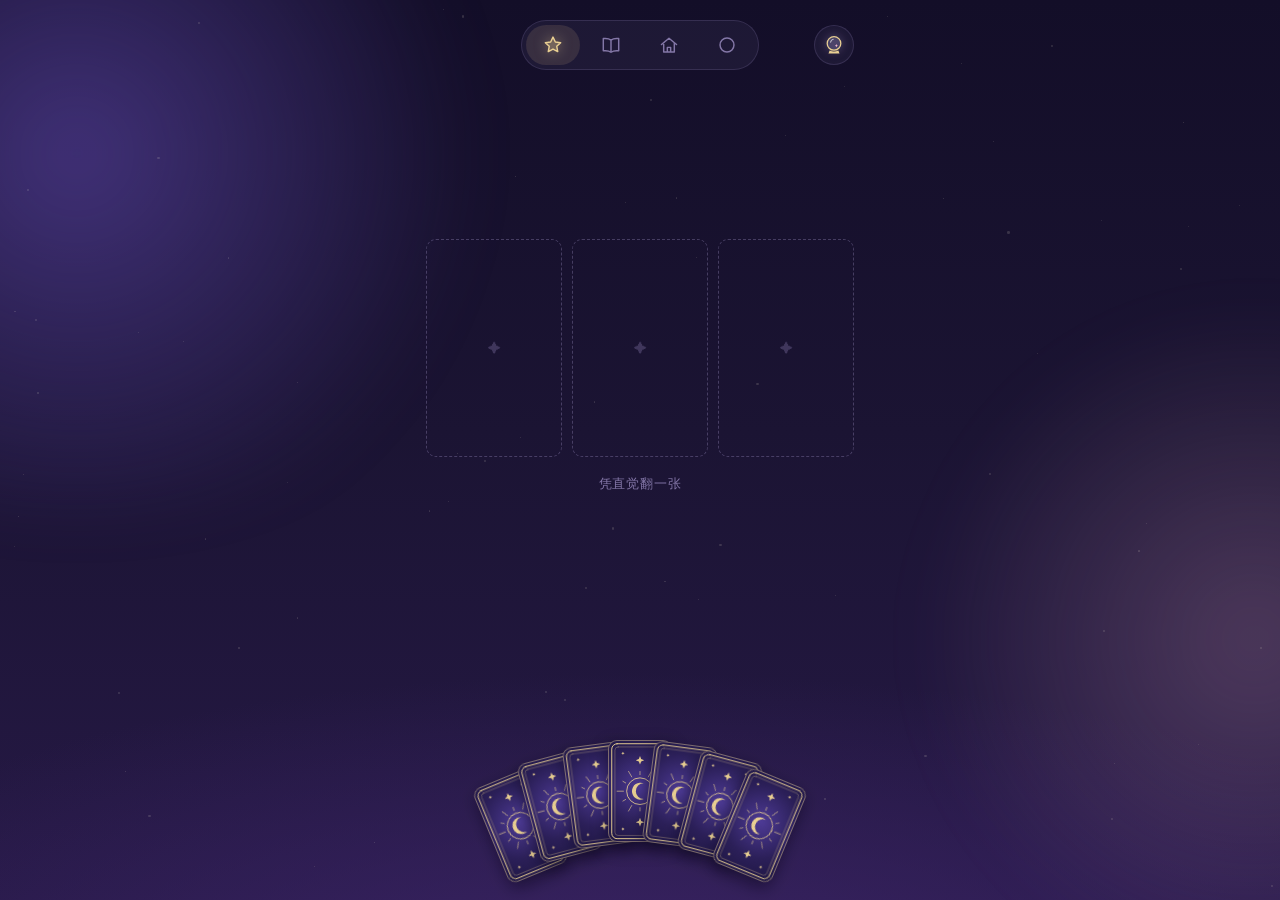
==== commit 2d6e91e7: "新主题：扑克 - 绿绒布牌桌，四种花色当四个场景：♦随地 ♠图书馆 ♥宿舍 ♣不想动 - 每次发牌前随机一种花切：鸽尾洗牌+拱桥、单手切牌、弹牌、扇形展开再收回 - 甩牌到牌位，点一下翻开；最多三张，" ====
--- a/index.html
+++ b/index.html
@@ -14,8 +14,15 @@
 <link rel="icon" type="image/svg+xml" href="icon.svg">
 <link rel="apple-touch-icon" href="icon-180.png">
 <link rel="stylesheet" href="core/base.css">
-<!-- 默认主题的样式先放这里，打开时不会闪一下；换主题时会被替换 -->
-<link rel="stylesheet" href="themes/tarot/style.css" id="theme-css">
+<!-- 先放上次用的主题的样式，打开时不会闪一下；换主题时会被替换 -->
+<script>
+  (function () {
+    var id = 'tarot';
+    try { id = localStorage.getItem('td-theme') || id; } catch (e) {}
+    if (!/^[a-z0-9-]+$/.test(id)) id = 'tarot';
+    document.write('<link rel="stylesheet" id="theme-css" href="themes/' + id + '/style.css">');
+  })();
+</script>
 <script type="module" src="core/main.js"></script>
 </head>
 <body>
